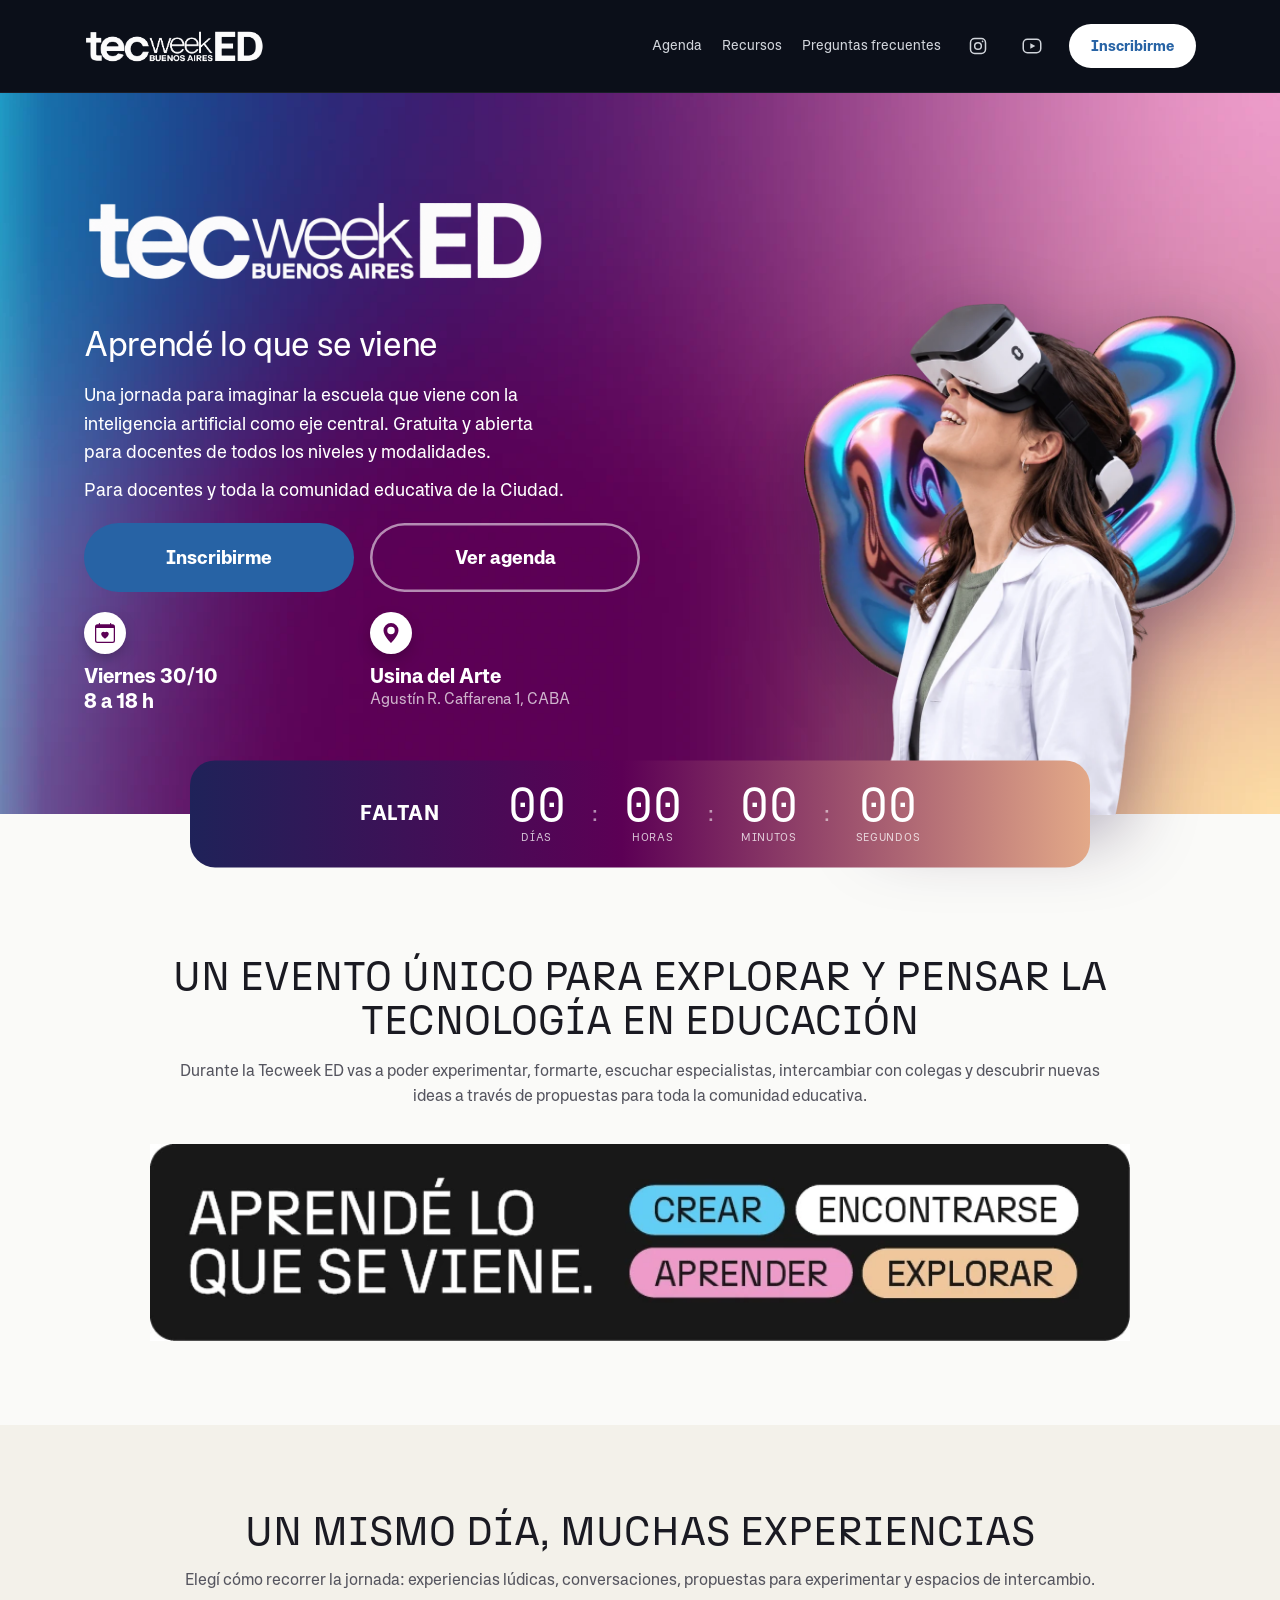
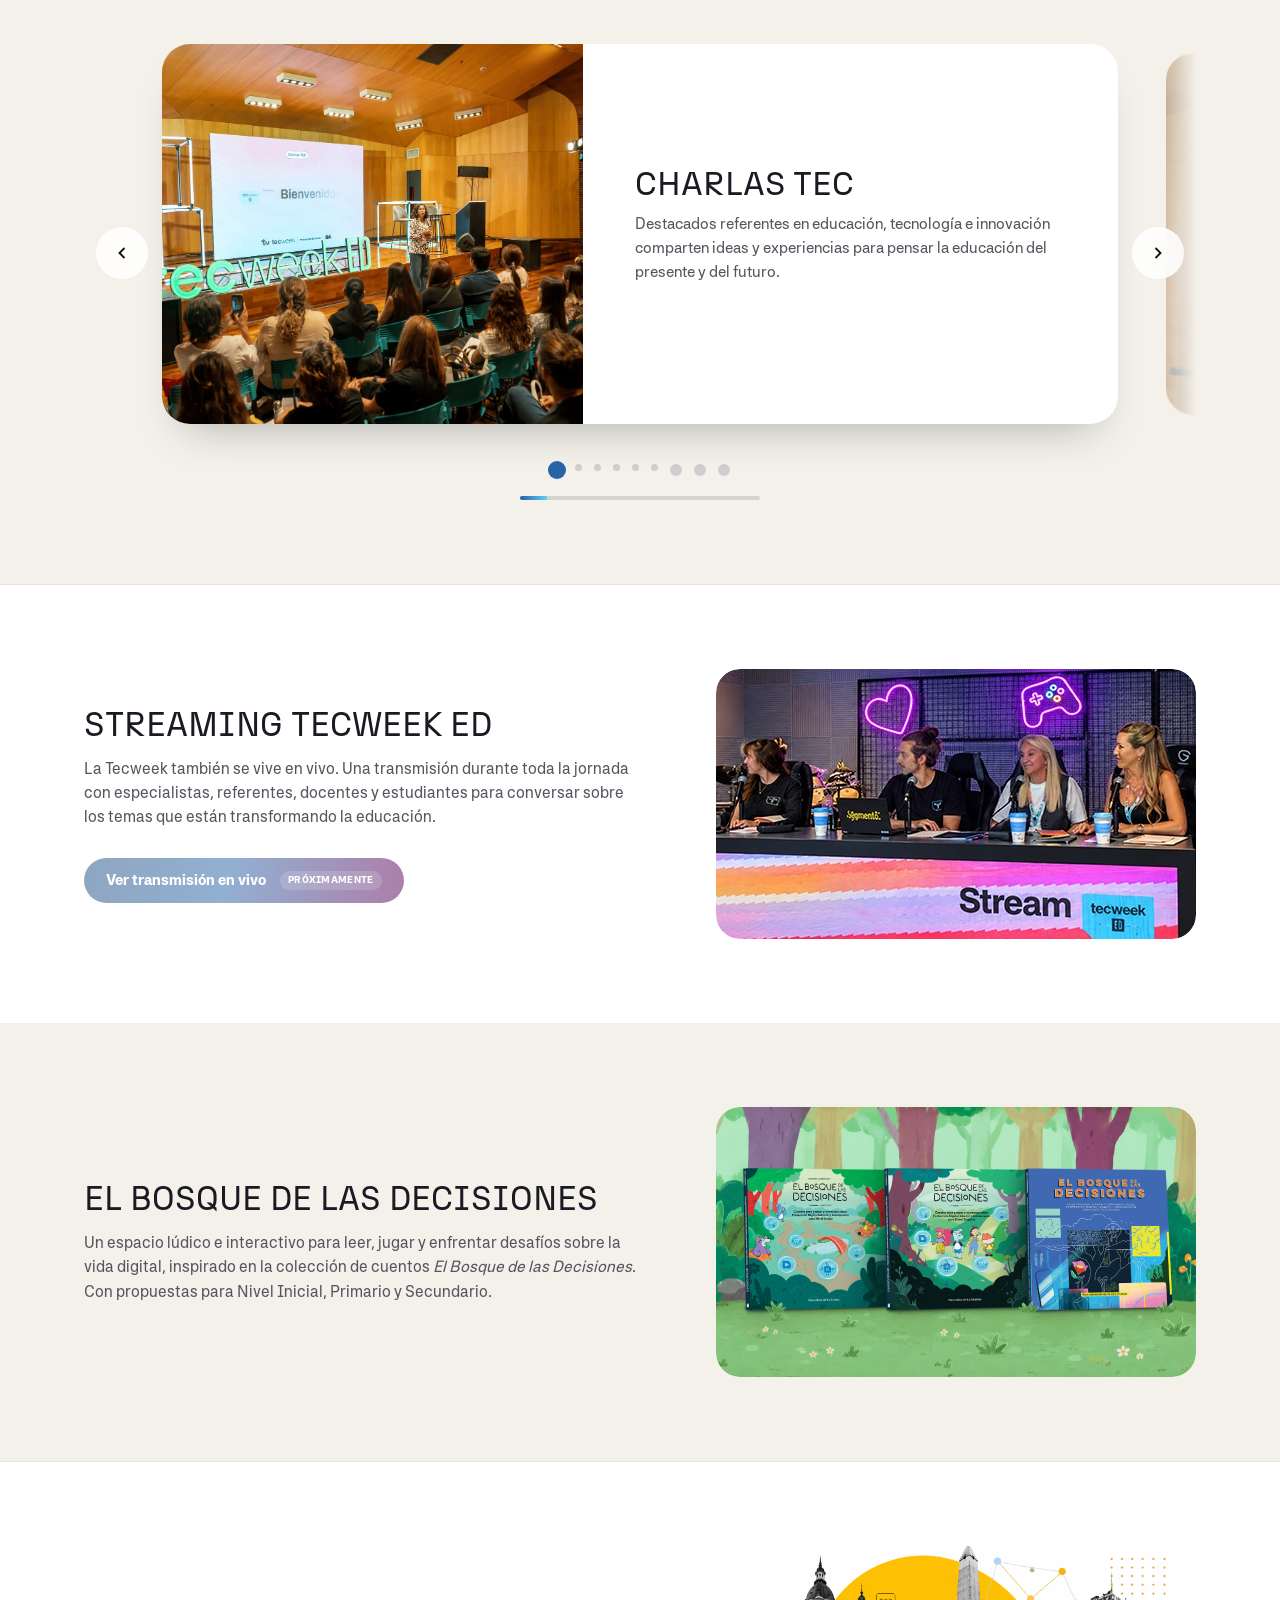
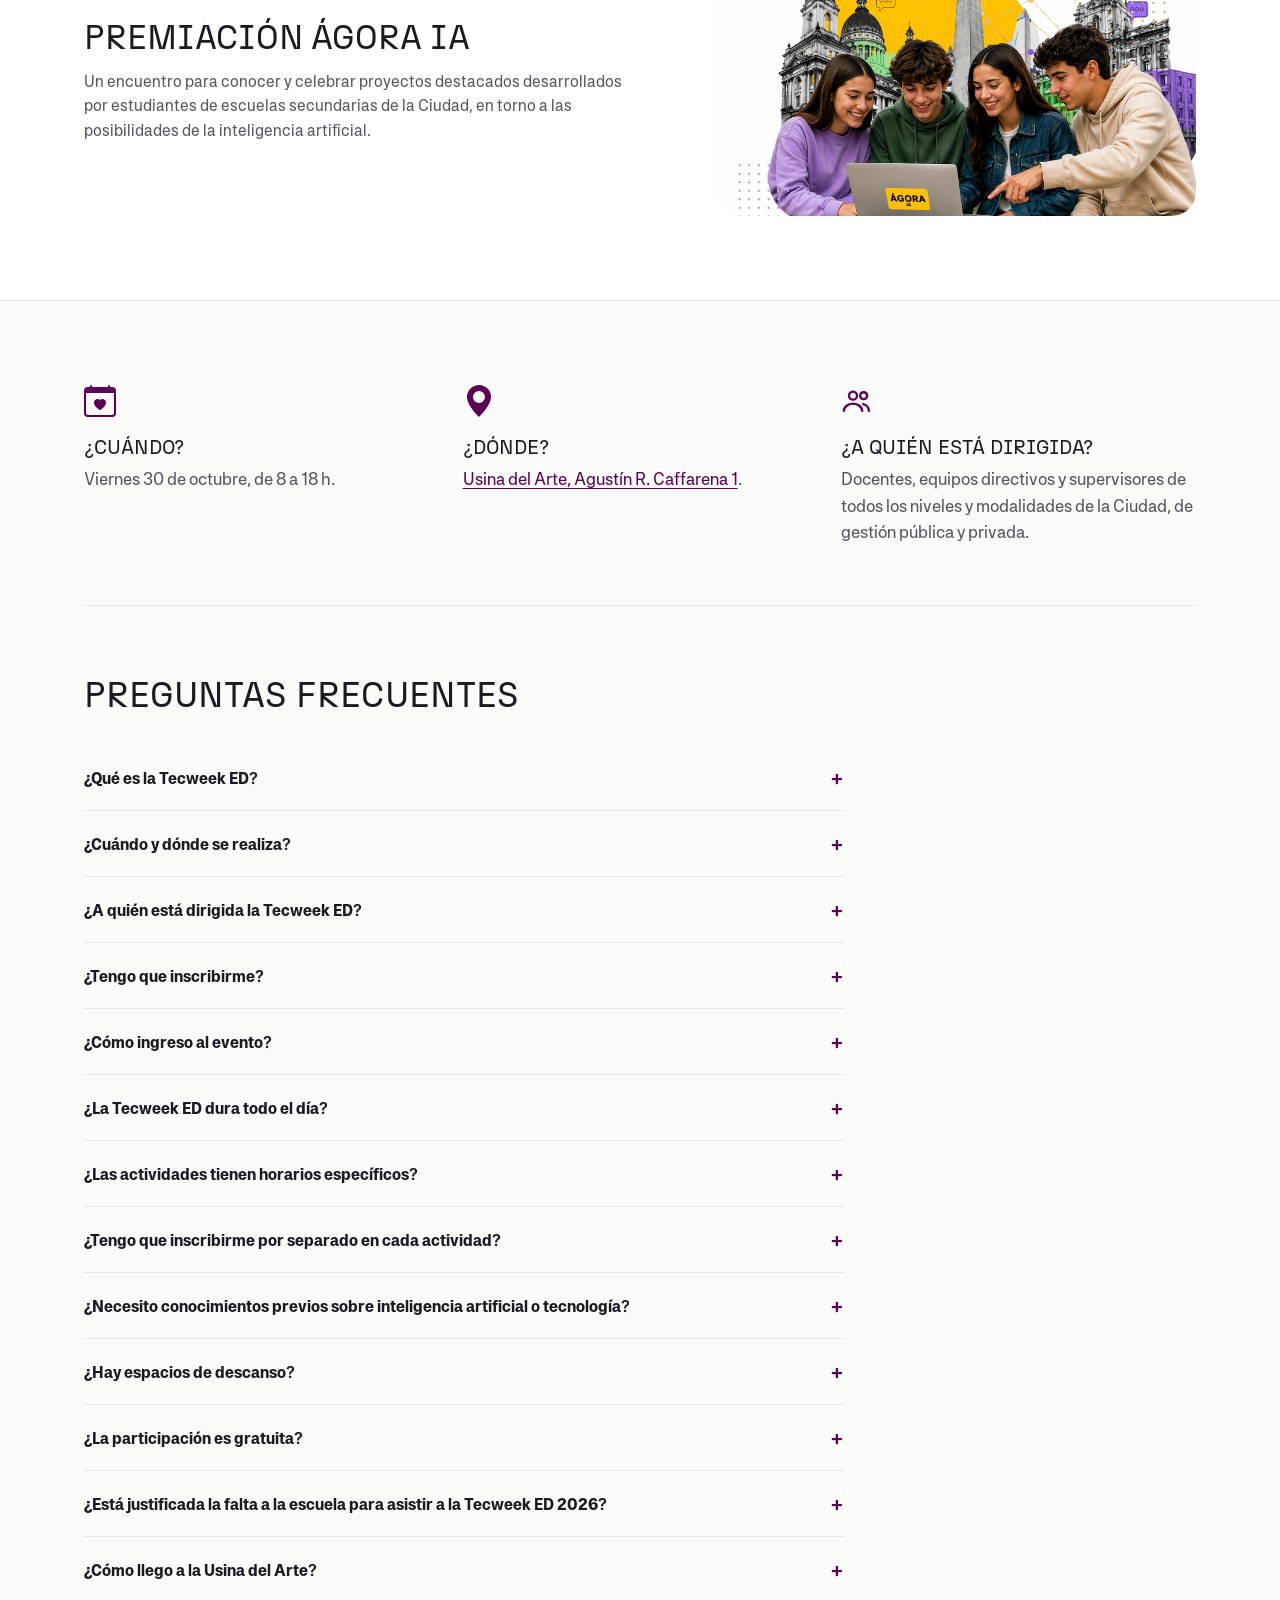
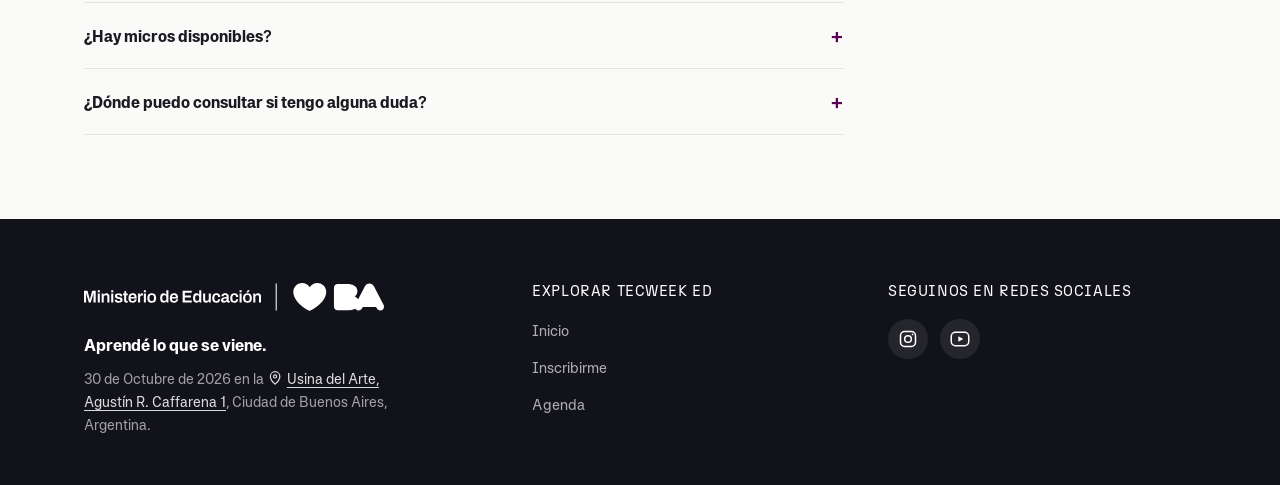
==== index.html @ ab5f1bff "Add files via upload" ====
<!DOCTYPE html>
<html lang="es">
<head>
<meta charset="UTF-8">
<meta name="viewport" content="width=device-width, initial-scale=1.0">
<title>Tecweek ED 2026 • 30 de octubre • Usina del Arte</title>
<meta name="description" content="Tecweek ED 2026: una jornada gratuita para imaginar la escuela que viene, con la IA como eje central. 30 de octubre, Usina del Arte, CABA.">
<link rel="canonical" href="https://tecweeked.bue.edu.ar/">


<link rel="icon" href="assets/favicon.ico" sizes="any">
<link rel="icon" type="image/png" sizes="32x32" href="assets/favicon-32x32.png">
<link rel="icon" type="image/png" sizes="16x16" href="assets/favicon-16x16.png">
<link rel="apple-touch-icon" sizes="180x180" href="assets/apple-touch-icon.png">

<meta property="og:site_name" content="Tecweek ED ">
<meta property="og:type" content="website">
<meta property="og:url" content="https://tecweeked.bue.edu.ar/">
<meta property="og:title" content="Tecweek ED 2026 | Buenos Aires">
<meta property="og:description" content="Una jornada gratuita para imaginar la escuela que viene, con la inteligencia artificial como eje central. Viernes 30 de octubre, Usina del Arte, CABA.">
<meta property="og:image" content="https://tecweeked.bue.edu.ar/assets/hero-evento.png">
<meta property="og:locale" content="es_AR">


<meta name="twitter:card" content="summary_large_image">
<meta name="twitter:title" content="Tecweek ED 2026 | Buenos Aires">
<meta name="twitter:description" content="Una jornada gratuita para imaginar la escuela que viene, con la inteligencia artificial como eje central. Viernes 30 de octubre, Usina del Arte, CABA.">
<meta name="twitter:image" content="https://tecweeked.bue.edu.ar/assets/hero-evento.png">

<link rel="stylesheet" href="styles.css">
<link rel="preconnect" href="https://fonts.googleapis.com">
<link rel="preconnect" href="https://fonts.gstatic.com" crossorigin>

<link rel="preload" href="assets/fonts/N27-Regular.woff2" as="font" type="font/woff2" crossorigin>
<link rel="preload" href="assets/fonts/Systemia-Regular.woff2" as="font" type="font/woff2" crossorigin>
<!-- Inter: respaldo para los caracteres que la versión de prueba de Systemia no incluye -->
<link href="https://fonts.googleapis.com/css2?family=Inter:wght@400;700&display=swap" rel="stylesheet">


<script async src="https://www.googletagmanager.com/gtag/js?id=G-GVQBFW4CX3"></script>
<script>
  window.dataLayer = window.dataLayer || [];
  function gtag(){dataLayer.push(arguments);}
  gtag('js', new Date());

  gtag('config', 'G-GVQBFW4CX3');
</script>



<script type="application/ld+json">
{
  "@context": "https://schema.org",
  "@type": "Event",
  "name": "Tecweek ED 2026",
  "startDate": "2026-10-30T08:00:00-03:00",
  "endDate": "2026-10-30T18:00:00-03:00",
  "eventAttendanceMode": "https://schema.org/OfflineEventAttendanceMode",
  "eventStatus": "https://schema.org/EventScheduled",
  "location": {
    "@type": "Place",
    "name": "Usina del Arte",
    "address": {
      "@type": "PostalAddress",
      "streetAddress": "Agustín R. Caffarena 1",
      "addressLocality": "CABA",
      "addressRegion": "CABA",
      "addressCountry": "AR"
    }
  },
  "image": ["https://tecweeked.bue.edu.ar/assets/hero-evento.png"],
  "description": "Una jornada para imaginar la escuela que viene, con la inteligencia artificial como eje central. Gratuita y abierta a toda la comunidad educativa de la Ciudad.",
  "organizer": {
    "@type": "Organization",
    "name": "Tecweek ED",
    "url": "https://tecweeked.bue.edu.ar/"
  },
  "offers": {
    "@type": "Offer",
    "price": "0",
    "priceCurrency": "ARS",
    "availability": "https://schema.org/InStock",
    "url": "https://tecweeked.bue.edu.ar/"
  }
}
</script>
<script type="application/ld+json">
{
  "@context": "https://schema.org",
  "@type": "FAQPage",
  "mainEntity": [
    {
      "@type": "Question",
      "name": "¿Qué es la Tecweek ED?",
      "acceptedAnswer": {
        "@type": "Answer",
        "text": "La Tecweek ED es la edición educativa de Tecweek: Semana de las Tecnologías Emergentes y Creativas, una iniciativa del Gobierno de la Ciudad de Buenos Aires que reúne algunos de los eventos más destacados de la industria tecnológica y creativa. Es una jornada para aprender, experimentar y compartir nuevas formas de enseñar y aprender con tecnologías. En esta edición, la inteligencia artificial será uno de los grandes ejes para pensar la educación que viene."
      }
    },
    {
      "@type": "Question",
      "name": "¿Cuándo y dónde se realiza?",
      "acceptedAnswer": {
        "@type": "Answer",
        "text": "La Tecweek ED 2026 se realizará el 30 de octubre, de 8 a 18 h, en la Usina del Arte, Agustín R. Caffarena 1, Ciudad de Buenos Aires."
      }
    },
    {
      "@type": "Question",
      "name": "¿A quién está dirigida la Tecweek ED?",
      "acceptedAnswer": {
        "@type": "Answer",
        "text": "Está dirigida a docentes, equipos directivos y supervisores de los distintos niveles y modalidades de la Ciudad de establecimientos de gestión pública y privada."
      }
    },
    {
      "@type": "Question",
      "name": "¿Tengo que inscribirme?",
      "acceptedAnswer": {
        "@type": "Answer",
        "text": "Sí. La participación requiere inscripción previa y está sujeta a la disponibilidad de cupos. Una vez realizada la inscripción, recibirás por correo electrónico la información necesaria para organizar tu participación."
      }
    },
    {
      "@type": "Question",
      "name": "¿Cómo ingreso al evento?",
      "acceptedAnswer": {
        "@type": "Answer",
        "text": "Antes del evento, las personas con inscripción confirmada recibirán por correo electrónico la información necesaria y un QR para realizar la acreditación e ingreso a Tecweek ED."
      }
    },
    {
      "@type": "Question",
      "name": "¿La Tecweek ED dura todo el día?",
      "acceptedAnswer": {
        "@type": "Answer",
        "text": "Tecweek ED se desarrollará de 8 a 18 h. Al momento de inscribirte podrás seleccionar la modalidad de participación disponible que mejor se adapte a tu jornada."
      }
    },
    {
      "@type": "Question",
      "name": "¿Las actividades tienen horarios específicos?",
      "acceptedAnswer": {
        "@type": "Answer",
        "text": "Sí. Tecweek ED contará con una agenda de actividades simultáneas a lo largo de toda la jornada: charlas, paneles, experiencias, talleres y espacios para explorar y aprender. Antes del evento compartiremos la agenda completa para que puedas organizar tu recorrido."
      }
    },
    {
      "@type": "Question",
      "name": "¿Tengo que inscribirme por separado en cada actividad?",
      "acceptedAnswer": {
        "@type": "Answer",
        "text": "La inscripción general permite el ingreso a Tecweek ED. Algunas propuestas podrán tener cupo limitado o una modalidad específica de participación, que será informada en la agenda."
      }
    },
    {
      "@type": "Question",
      "name": "¿Necesito conocimientos previos sobre inteligencia artificial o tecnología?",
      "acceptedAnswer": {
        "@type": "Answer",
        "text": "No. Las propuestas están pensadas para que puedas participar con distintos niveles de experiencia y conocimiento. La idea es explorar, aprender y llevarte nuevas preguntas, herramientas e ideas."
      }
    },
    {
      "@type": "Question",
      "name": "¿Hay espacios de descanso?",
      "acceptedAnswer": {
        "@type": "Answer",
        "text": "Sí. La Tecweek contará con Bienestar TEC, un espacio pensado para hacer una pausa, descansar y encontrarse con colegas durante la jornada."
      }
    },
    {
      "@type": "Question",
      "name": "¿La participación es gratuita?",
      "acceptedAnswer": {
        "@type": "Answer",
        "text": "Sí. La participación en Tecweek ED es gratuita, con inscripción previa y cupos limitados."
      }
    },
    {
      "@type": "Question",
      "name": "¿Está justificada la falta a la escuela para asistir a la Tecweek ED 2026?",
      "acceptedAnswer": {
        "@type": "Answer",
        "text": "Sí, para los docentes convocados por el equipo directivo de la institución en la que se desempeñan. La justificación comprende el o los turnos por los que hayan sido convocados, correspondientes a cargos en establecimientos de gestión estatal. Luego del evento, recibirán por correo electrónico una constancia de participación con los turnos acreditados, que deberán presentar en su establecimiento."
      }
    },
    {
      "@type": "Question",
      "name": "¿Cómo llego a la Usina del Arte?",
      "acceptedAnswer": {
        "@type": "Answer",
        "text": "En transporte público, hay paradas a menos de 2 cuadras (líneas 8, 20, 130, 168, 25, 29, 53) y a 3 o 4 cuadras (líneas 29, 33, 53, 64, 86, 93, 129, 152, 195, 24, 39, 70, 102). A partir de las 16 h también se puede usar el E-Bus, el servicio de colectivos eléctricos de la Ciudad."
      }
    },
    {
      "@type": "Question",
      "name": "¿Hay micros disponibles?",
      "acceptedAnswer": {
        "@type": "Answer",
        "text": "Habrá micros gratuitos disponibles únicamente para el regreso, con salida desde la Usina del Arte a las 18 h hacia distintos puntos de la Ciudad. Los recorridos y destinos serán: Obelisco (Av. 9 de Julio y Av. de Mayo), Parque Saavedra (Freire 4080, Escuela 21 DE 10) y UTN Lugano (Mozart y Saraza). No habrá servicio de traslado para la llegada al evento."
      }
    },
    {
      "@type": "Question",
      "name": "¿Dónde puedo consultar si tengo alguna duda?",
      "acceptedAnswer": {
        "@type": "Answer",
        "text": "Podés escribirnos a tecweek.ed@bue.edu.ar."
      }
    }
  ]
}
</script>
</head>
<body>


<header class="site-header" id="header">
  <div class="container header-inner">
    <a href="#top" class="logo">
      <img src="assets/tec-logo1.png" alt="Tecweek ED Buenos Aires" class="logo-img">
    </a>

    <div class="header-actions">
      <a href="https://drive.google.com/file/d/1WtYV8rhqWvKG6lW0gy2pUSgYqkKh8dC3/view?usp=drive_link" class="link-hide-mobile" target="_blank" rel="noopener">Agenda</a>
      <a href="#top" class="link-hide-mobile">Recursos</a>
      <a href="#faq" class="link-hide-mobile">Preguntas frecuentes</a>
      <a href="https://www.instagram.com/educacionba" class="header-social link-hide-mobile" target="_blank" rel="noopener" aria-label="Seguinos en Instagram">
        <svg class="icon" viewBox="0 0 24 24" fill="none" stroke="currentColor" stroke-width="1.8"><rect x="3" y="3" width="18" height="18" rx="5"/><circle cx="12" cy="12" r="4"/><circle cx="17.5" cy="6.5" r="1" fill="currentColor" stroke="none"/></svg>
      </a>
      <a href="https://www.youtube.com/@EducacionDigitalBA" class="header-social link-hide-mobile" target="_blank" rel="noopener" aria-label="Mirá nuestros videos en YouTube">
        <svg class="icon" viewBox="0 0 24 24" fill="none" stroke="currentColor" stroke-width="1.8"><rect x="1.5" y="4" width="21" height="16" rx="5"/><path d="M10 8.7v6.6l6-3.3-6-3.3z" fill="currentColor" stroke="none"/></svg>
      </a>
      <a href="https://script.google.com/a/macros/bue.edu.ar/s/AKfycbxxVTCqKhXD4bd1T97dSXKL-B5fesiy_dN_dC29YSe3BNbBQRSwX3jnNb3w070K2A/exec" class="btn btn-primary header-btn-white" target="_blank" rel="noopener">Inscribirme </a>
    </div>

    <button class="nav-toggle" id="navToggle" aria-label="Abrir menú" aria-expanded="false">
      <span></span><span></span><span></span>
    </button>

    <nav class="main-nav mobile-nav" id="mainNav" aria-label="Menú principal">
      <a href="https://drive.google.com/file/d/1WtYV8rhqWvKG6lW0gy2pUSgYqkKh8dC3/view?usp=drive_link" class="mobile-nav-btn" target="_blank" rel="noopener">Agenda</a>
      <a href="#top" class="mobile-nav-link">Recursos</a>
      <a href="#faq" class="mobile-nav-link">Preguntas frecuentes</a>
      <div class="mobile-nav-social">
        <a href="https://www.instagram.com/educacionba" target="_blank" rel="noopener" aria-label="Seguinos en Instagram">
          <svg class="icon" viewBox="0 0 24 24" fill="none" stroke="currentColor" stroke-width="1.8"><rect x="3" y="3" width="18" height="18" rx="5"/><circle cx="12" cy="12" r="4"/><circle cx="17.5" cy="6.5" r="1" fill="currentColor" stroke="none"/></svg>
        </a>
        <a href="https://www.youtube.com/@EducacionDigitalBA" target="_blank" rel="noopener" aria-label="Mirá nuestros videos en YouTube">
          <svg class="icon" viewBox="0 0 24 24" fill="none" stroke="currentColor" stroke-width="1.8"><rect x="1.5" y="4" width="21" height="16" rx="5"/><path d="M10 8.7v6.6l6-3.3-6-3.3z" fill="currentColor" stroke="none"/></svg>
        </a>
      </div>
    </nav>
  </div>
</header>


<section class="hero" id="top">

  <div class="container hero-inner">
    <div class="hero-copy">
      <img src="assets/tec-logo1.png" alt="Tecweek ED Buenos Aires" class="hero-logo-big">
      <h1 class="hero-title">Aprendé lo que se viene</h1>
      <p class="hero-subtitle">
        Una jornada para imaginar la escuela que viene con la inteligencia artificial como eje central. Gratuita y abierta para docentes de todos los niveles y modalidades.
      </p>
      <p class="hero-subtitle hero-subtitle-sub">
        Para docentes y toda la comunidad educativa de la Ciudad.
      </p>


      <div class="hero-actions">
        <a href="https://script.google.com/a/macros/bue.edu.ar/s/AKfycbxxVTCqKhXD4bd1T97dSXKL-B5fesiy_dN_dC29YSe3BNbBQRSwX3jnNb3w070K2A/exec" class="btn btn-solid btn-lg" target="_blank" rel="noopener">
          Inscribirme
        </a>
        <a href="https://drive.google.com/file/d/1WtYV8rhqWvKG6lW0gy2pUSgYqkKh8dC3/view?usp=drive_link" class="btn btn-outline btn-lg" target="_blank" rel="noopener">
          Ver agenda
        </a>
      </div>

      <div class="hero-meta">
        <span class="meta-item">
          <span class="meta-icon meta-icon-violeta">
            <svg class="icon" viewBox="0 0 16 16" fill="currentColor"><path fill-rule="evenodd" d="M4 .5a.5.5 0 0 0-1 0V1H2a2 2 0 0 0-2 2v11a2 2 0 0 0 2 2h12a2 2 0 0 0 2-2V3a2 2 0 0 0-2-2h-1V.5a.5.5 0 0 0-1 0V1H4zM1 14V4h14v10a1 1 0 0 1-1 1H2a1 1 0 0 1-1-1m7-6.507c1.664-1.711 5.825 1.283 0 5.132-5.825-3.85-1.664-6.843 0-5.132"/></svg>
          </span>
          <span>Viernes 30/10<br>8 a 18 h</span>
        </span>
        <a class="meta-item meta-item-link" href="https://maps.app.goo.gl/82i5AAPUUEQwPE1t6" target="_blank" rel="noopener">
          <span class="meta-icon meta-icon-violeta">
            <svg class="icon" viewBox="0 0 16 16" fill="currentColor"><path d="M8 16s6-5.686 6-10A6 6 0 0 0 2 6c0 4.314 6 10 6 10m0-7a3 3 0 1 1 0-6 3 3 0 0 1 0 6"/></svg>
          </span>
          <span>Usina del Arte<br><small>Agustín R. Caffarena 1, CABA</small></span>
        </a>
      </div>
    </div>

    <div class="hero-media">
      <picture>
        <source srcset="assets/docente.webp" type="image/webp">
        <img src="assets/docente.png" width="900" height="1067" alt="Una docente con guardapolvo mirando hacia arriba mientras usa un visor de realidad virtual" class="hero-photo">
      </picture>
    </div>
  </div>


  <div class="container countdown-wrap">
    <div class="countdown" id="countdown" aria-live="polite">
      <p class="countdown-kicker">Faltan</p>
      <div class="countdown-grid">
        <div class="countdown-item">
          <span class="countdown-number" id="cd-days">00</span>
          <span class="countdown-label">Días</span>
        </div>
        <span class="countdown-sep">:</span>
        <div class="countdown-item">
          <span class="countdown-number" id="cd-hours">00</span>
          <span class="countdown-label">Horas</span>
        </div>
        <span class="countdown-sep">:</span>
        <div class="countdown-item">
          <span class="countdown-number" id="cd-minutes">00</span>
          <span class="countdown-label">Minutos</span>
        </div>
        <span class="countdown-sep">:</span>
        <div class="countdown-item">
          <span class="countdown-number" id="cd-seconds">00</span>
          <span class="countdown-label">Segundos</span>
        </div>
      </div>
    </div>
  </div>



  <div class="hero-bar" aria-hidden="true">
    <span class="bar-verde"></span><span class="bar-violeta"></span><span class="bar-turquesa"></span><span class="bar-naranja"></span><span class="bar-rosa"></span>
  </div>
</section>


<section class="section ejes">
  <div class="container ejes-content">
    <div class="ejes-text">
      <h2>Un evento único para explorar y pensar la tecnología en educación</h2>
      <p>
        Durante la Tecweek ED vas a poder experimentar, formarte, escuchar especialistas,
        intercambiar con colegas y descubrir nuevas ideas a través de propuestas para
        toda la comunidad educativa.
      </p>
    </div>
    <div class="ejes-image-wrap">
      <picture>
        <source srcset="assets/ejes-tira.webp" type="image/webp">
        <img src="assets/ejes-tira.png" width="891" height="179" alt="Los cuatro ejes de la Tecweek ED: Explorar, Crear, Aprender y Encontrarse" class="ejes-image">
      </picture>
    </div>
  </div>
</section>


<section class="section experiencias" id="espacios">
  <div class="container">

    <h2> Un mismo día, muchas experiencias</h2>
    <p class="section-intro">
      Elegí cómo recorrer la jornada: experiencias lúdicas, conversaciones, propuestas para experimentar y espacios de intercambio.
    </p>

    <div class="exp-carousel">
      <div class="exp-track" id="expTrack" tabindex="0" aria-label="Experiencias de la jornada, deslizá o usá las flechas del teclado">

        <article class="exp-slide exp-verde">
          <div class="exp-slide-visual">
            <img src="assets/Charlas-Tec.jpg" alt="Orador presentando sobre inteligencia artificial en el escenario principal, con el público en primer plano" class="exp-slide-photo" loading="lazy">
          </div>
          <div class="exp-slide-copy">

            <h3 class="exp-slide-title">Charlas TEC</h3>
            <p class="exp-slide-tagline">Destacados referentes en educación, tecnología e innovación comparten ideas y experiencias para pensar la educación del presente y del futuro.</p>


          </div>
        </article>


          <article class="exp-slide exp-slide-speaker exp-verde">
          <div class="exp-slide-visual">
            <img src="assets/Santi-Siri.jpg" width="875" height="792" alt="Retrato de Santi Siri" class="exp-slide-photo" loading="lazy">
          </div>
          <div class="exp-slide-copy">
            <span class="exp-slide-eyebrow">Charlas TEC</span>
            <h3 class="exp-slide-title">Santi Siri</h3>
            <p class="exp-slide-role">Emprendedor tecnológico y especialista en inteligencia artificial</p>
            </div>
        </article>

        <article class="exp-slide exp-slide-speaker exp-verde">
          <div class="exp-slide-visual">
            <img src="assets/Fabricio-Ballarini.jpg" width="875" height="792" alt="Retrato de Fabricio Ballarini" class="exp-slide-photo" loading="lazy">
          </div>
          <div class="exp-slide-copy">
            <span class="exp-slide-eyebrow">Charlas TEC</span>
            <h3 class="exp-slide-title">Fabricio Ballarini</h3>
            <p class="exp-slide-role">Neurocientífico e investigador</p>

          </div>
        </article>

        <article class="exp-slide exp-slide-speaker exp-verde">
          <div class="exp-slide-visual">
            <img src="assets/Lucia-Fainboim.jpg" width="875" height="792" alt="Retrato de Lucía Fainboim" class="exp-slide-photo" loading="lazy">
          </div>
          <div class="exp-slide-copy">
            <span class="exp-slide-eyebrow">Charlas TEC</span>
            <h3 class="exp-slide-title"> Lucía Fainboim</h3>
            <p class="exp-slide-role">Especialista en ciudadanía y bienestar digital</p>

          </div>
        </article>

        <article class="exp-slide exp-slide-speaker exp-verde">
          <div class="exp-slide-visual">
            <img src="assets/Carolina-Duek.jpg" width="875" height="792" alt="Retrato de Carolina Duek" class="exp-slide-photo exp-photo-closeup" loading="lazy">
          </div>
          <div class="exp-slide-copy">
            <span class="exp-slide-eyebrow">Charlas TEC</span>
            <h3 class="exp-slide-title">Carolina Duek</h3>
            <p class="exp-slide-role">Investigadora especializada en infancia, cultura y tecnologías</p>

          </div>
        </article>



        <article class="exp-slide exp-slide-speaker exp-verde">
          <div class="exp-slide-visual">
            <img src="assets/Sebastian-Davidovsky.jpg" width="875" height="792" alt="Retrato de Sebastián Davidovsky" class="exp-slide-photo" loading="lazy">
          </div>
          <div class="exp-slide-copy">
            <span class="exp-slide-eyebrow">Charlas TEC</span>
            <h3 class="exp-slide-title">Sebastián Davidovsky</h3>
            <p class="exp-slide-role">Periodista especializado en tecnología e inteligencia artificial</p>

          </div>
        </article>

        <article class="exp-slide exp-violeta">
          <div class="exp-slide-visual">
            <img src="assets/Foro-Tec.jpg" alt="Panel de discusión con varias personas conversando alrededor de una mesa" class="exp-slide-photo" loading="lazy">
          </div>
          <div class="exp-slide-copy">

            <h3 class="exp-slide-title">Foro TEC</h3>
            <p class="exp-slide-tagline">Paneles y conversaciones sobre proyectos y experiencias que están transformando las formas de enseñar y aprender con tecnologías.</p>


          </div>
        </article>


        <article class="exp-slide exp-turquesa">
          <div class="exp-slide-visual">
            <img src="assets/Inteligencia-Creativa.jpg" alt="Manos armando un robot con componentes electrónicos en un taller maker" class="exp-slide-photo" loading="lazy">
          </div>
          <div class="exp-slide-copy">

            <h3 class="exp-slide-title">Inteligencia Creativa</h3>
            <p class="exp-slide-tagline">Crear, experimentar e inventar con tecnologías</p>

            <ul class="exp-slide-list">
              <li>Lab Tec</li>
              <li>Lab Lúdico </li>
              <li>Lab Arte</li>

            </ul>
          </div>
        </article>



        <article class="exp-slide exp-rosa">
         <div class="exp-slide-visual">
            <img src="assets/Inteligencia-Expandida.jpg" alt="Manos armando un robot con componentes electrónicos en un taller maker" class="exp-slide-photo" loading="lazy">
          </div>
          <div class="exp-slide-copy">

            <h3 class="exp-slide-title">Inteligencia Expandida</h3>
            <p class="exp-slide-tagline">Tecnologías para ampliar las formas de aprender y de construir conocimiento.</p>

            <ul class="exp-slide-list">
              <li>Espacios formativos en Sala TEC 1 - Sala TEC 2</li>

            </ul>
          </div>
        </article>

      </div>

      <button class="exp-arrow exp-arrow-prev" type="button" aria-label="Experiencia anterior" data-exp-prev>
        <svg viewBox="0 0 24 24" width="20" height="20" fill="none" stroke="currentColor" stroke-width="2.2"><path d="M15 18l-6-6 6-6"/></svg>
      </button>
      <button class="exp-arrow exp-arrow-next" type="button" aria-label="Siguiente experiencia" data-exp-next>
        <svg viewBox="0 0 24 24" width="20" height="20" fill="none" stroke="currentColor" stroke-width="2.2"><path d="M9 6l6 6-6 6"/></svg>
      </button>
    </div>

    <div class="exp-dots" role="tablist" aria-label="Ir a experiencia u orador">
      <button class="exp-dot exp-verde is-active" type="button" data-exp-dot aria-label="Ir a Charlas TEC" aria-selected="true"></button>
      <button class="exp-dot exp-dot-sub exp-verde" type="button" data-exp-dot aria-label="Ir a Santi Siri" aria-selected="false"></button>
      <button class="exp-dot exp-dot-sub exp-verde" type="button" data-exp-dot aria-label="Ir a Fabricio Ballarini" aria-selected="false"></button>
      <button class="exp-dot exp-dot-sub exp-verde" type="button" data-exp-dot aria-label="Ir a Lucía Fainboim" aria-selected="false"></button>
      <button class="exp-dot exp-dot-sub exp-verde" type="button" data-exp-dot aria-label="Ir a Carolina Duek" aria-selected="false"></button>
      <button class="exp-dot exp-dot-sub exp-verde" type="button" data-exp-dot aria-label="Ir a Sebastián Davidovsky" aria-selected="false"></button>
      <button class="exp-dot exp-violeta" type="button" data-exp-dot aria-label="Ir a Foro TEC" aria-selected="false"></button>
      <button class="exp-dot exp-turquesa" type="button" data-exp-dot aria-label="Ir a Inteligencia Creativa" aria-selected="false"></button>
      <button class="exp-dot exp-rosa" type="button" data-exp-dot aria-label="Ir a Inteligencia Expandida" aria-selected="false"></button>
    </div>
    <div class="exp-progress" aria-hidden="true">
      <span class="exp-progress-bar" id="expProgress"></span>
    </div>

  </div>
</section>


<section class="section franja" id="streaming">
  <div class="container franja-grid">
    <div class="franja-text">

      <h2>Streaming Tecweek ED</h2>
      <p>
        La Tecweek también se vive en vivo. Una transmisión durante toda la jornada con
        especialistas, referentes, docentes y estudiantes para conversar sobre los temas
        que están transformando la educación.
      </p>

      <!-- Deshabilitado hasta que arranque la transmisión. Para reactivar: sacar "is-disabled"
           y el <span class="badge-soon">, y volver a poner target="_blank" rel="noopener" href="<link real>". -->
      <a href="#" class="btn btn-primary is-disabled" aria-disabled="true" tabindex="-1">
        Ver transmisión en vivo <span class="badge-soon">Próximamente</span>
      </a>
    </div>
    <div class="agora-media">
      <img class="agora-img" src="assets/streaming.jpg" alt="personas en un streaming de la tecweek">
    </div>
  </div>
</section>


<section class="section franja franja-violeta" id="bosque">
  <div class="container franja-grid">
    <div class="franja-text">

      <h2>El Bosque de las Decisiones</h2>
      <p>
        Un espacio lúdico e interactivo para leer, jugar y enfrentar desafíos sobre
        la vida digital, inspirado en la colección de cuentos <em>El Bosque de las
        Decisiones</em>. Con propuestas para Nivel Inicial, Primario y Secundario.
      </p>

    </div>
    <div class="bosque-media">
      <img src="assets/Foto-libros-bosque.jpg" alt="Las tres portadas de la colección El Bosque de las Decisiones, para Nivel Inicial, Primario y Secundario" class="bosque-img">
    </div>
  </div>
</section>




<section class="section franja" id="agora-ia">
  <div class="container franja-grid">
    <div class="franja-text">

      <h2>Premiación Ágora IA</h2>
      <p>
        Un encuentro para conocer y celebrar proyectos destacados desarrollados por
        estudiantes de escuelas secundarias de la Ciudad, en torno a las posibilidades
        de la inteligencia artificial.
      </p>
    </div>
    <div class="agora-media">
      <img src="assets/agora-ia-collage.png" alt="Estudiantes trabajando con la notebook de Ágora IA, con la Ciudad de Buenos Aires de fondo" class="agora-img">
    </div>
  </div>
</section>






<section class="section info-faq" id="faq">
  <div class="container">
    <div class="info-grid">
      <div class="info-item">
        <svg class="icon" viewBox="0 0 16 16" fill="currentColor"><path fill-rule="evenodd" d="M4 .5a.5.5 0 0 0-1 0V1H2a2 2 0 0 0-2 2v11a2 2 0 0 0 2 2h12a2 2 0 0 0 2-2V3a2 2 0 0 0-2-2h-1V.5a.5.5 0 0 0-1 0V1H4zM1 14V4h14v10a1 1 0 0 1-1 1H2a1 1 0 0 1-1-1m7-6.507c1.664-1.711 5.825 1.283 0 5.132-5.825-3.85-1.664-6.843 0-5.132"/></svg>
        <h4>¿Cuándo?</h4>
        <p>Viernes 30 de octubre, de 8 a 18 h.</p>
      </div>
      <div class="info-item">
        <svg class="icon" viewBox="0 0 16 16" fill="currentColor"><path d="M8 16s6-5.686 6-10A6 6 0 0 0 2 6c0 4.314 6 10 6 10m0-7a3 3 0 1 1 0-6 3 3 0 0 1 0 6"/></svg>
        <h4>¿Dónde?</h4>
        <p><a href="https://www.google.com/maps/place/Usina+del+Arte/@-34.630163,-58.3674124,15z/data=!4m6!3m5!1s0x95a334c73fe3e107:0xeae5d0a098ae5c1!8m2!3d-34.6285618!4d-58.3569582!16s%2Fg%2F1hc0qz0cq?entry=ttu&amp;g_ep=EgoyMDI2MTAwNC4wIKXMDSoASAFQAw%3D%3D" class="map-link" target="_blank" rel="noopener">Usina del Arte, Agustín R. Caffarena 1</a>.</p>
      </div>
      <div class="info-item">
        <svg class="icon" viewBox="0 0 24 24" fill="none" stroke="currentColor" stroke-width="1.8"><circle cx="9" cy="8" r="3"/><path d="M2 20c0-3.3 3-6 7-6s7 2.7 7 6"/><circle cx="17" cy="8" r="2.6"/><path d="M16 14.2c2.8.4 5 2.6 5 5.8"/></svg>
        <h4>¿A quién está dirigida?</h4>
        <p>Docentes, equipos directivos y supervisores de todos los niveles y modalidades de la Ciudad, de gestión pública y privada.</p>
      </div>
    </div>

    <h2 class="faq-title">Preguntas frecuentes</h2>

    <div class="accordion" id="accordion">
      <div class="accordion-item">
        <button class="accordion-trigger" aria-expanded="false">
          <span>¿Qué es la Tecweek ED?</span>
          <span class="accordion-icon">+</span>
        </button>
        <div class="accordion-panel">
          <p>La Tecweek ED es la edición educativa de Tecweek: Semana de las Tecnologías Emergentes y Creativas, una iniciativa del Gobierno de la Ciudad de Buenos Aires que reúne algunos de los eventos más destacados de la industria tecnológica y creativa.</p>
          <p>Es una jornada para aprender, experimentar y compartir nuevas formas de enseñar y aprender con tecnologías. En esta edición, la inteligencia artificial será uno de los grandes ejes para pensar la educación que viene.</p>
        </div>
      </div>

      <div class="accordion-item">
        <button class="accordion-trigger" aria-expanded="false">
          <span>¿Cuándo y dónde se realiza?</span>
          <span class="accordion-icon">+</span>
        </button>
        <div class="accordion-panel">
          <p>La Tecweek ED 2026 se realizará el 30 de octubre, de 8 a 18 h, en la <a href="https://www.google.com/maps/place/Usina+del+Arte/@-34.630163,-58.3674124,15z/data=!4m6!3m5!1s0x95a334c73fe3e107:0xeae5d0a098ae5c1!8m2!3d-34.6285618!4d-58.3569582!16s%2Fg%2F1hc0qz0cq?entry=ttu&amp;g_ep=EgoyMDI2MTAwNC4wIKXMDSoASAFQAw%3D%3D" class="faq-map-link" target="_blank" rel="noopener"><svg viewBox="0 0 24 24" fill="none" stroke="currentColor" stroke-width="1.8" aria-hidden="true"><path d="M12 21s7-6.1 7-11.5A7 7 0 0 0 5 9.5C5 14.9 12 21 12 21z"/><circle cx="12" cy="9.5" r="2.3"/></svg>Usina del Arte, Agustín R. Caffarena 1</a>, Ciudad de Buenos Aires.</p>
        </div>
      </div>

      <div class="accordion-item">
        <button class="accordion-trigger" aria-expanded="false">
          <span>¿A quién está dirigida la Tecweek ED?</span>
          <span class="accordion-icon">+</span>
        </button>
        <div class="accordion-panel">
          <p>Está dirigida a docentes, equipos directivos y supervisores de los distintos niveles y modalidades de la Ciudad de establecimientos de gestión pública y privada.</p>
        </div>
      </div>

      <div class="accordion-item">
        <button class="accordion-trigger" aria-expanded="false">
          <span>¿Tengo que inscribirme?</span>
          <span class="accordion-icon">+</span>
        </button>
        <div class="accordion-panel">
          <p>Sí. La participación requiere inscripción previa y está sujeta a la disponibilidad de cupos.</p>
          <p>Una vez realizada la inscripción, recibirás por correo electrónico la información necesaria para organizar tu participación.</p>
        </div>
      </div>



      <div class="accordion-item">
        <button class="accordion-trigger" aria-expanded="false">
          <span>¿Cómo ingreso al evento?</span>
          <span class="accordion-icon">+</span>
        </button>
        <div class="accordion-panel">
          <p>Antes del evento, las personas con inscripción confirmada recibirán por correo electrónico la información necesaria y un QR para realizar la acreditación e ingreso a Tecweek ED.</p>
        </div>
      </div>

      <div class="accordion-item">
        <button class="accordion-trigger" aria-expanded="false">
          <span>¿La Tecweek ED dura todo el día?</span>
          <span class="accordion-icon">+</span>
        </button>
        <div class="accordion-panel">
          <p>Tecweek ED se desarrollará de 8 a 18 h. Al momento de inscribirte podrás seleccionar la modalidad de participación disponible que mejor se adapte a tu jornada.</p>
        </div>
      </div>

      <div class="accordion-item">
        <button class="accordion-trigger" aria-expanded="false">
          <span>¿Las actividades tienen horarios específicos?</span>
          <span class="accordion-icon">+</span>
        </button>
        <div class="accordion-panel">
          <p>Sí. Tecweek ED contará con una agenda de actividades simultáneas a lo largo de toda la jornada: charlas, paneles, experiencias, talleres y espacios para explorar y aprender.</p>
          <p>Antes del evento compartiremos la <a href="https://drive.google.com/file/d/1WtYV8rhqWvKG6lW0gy2pUSgYqkKh8dC3/view?usp=drive_link" target="_blank" rel="noopener">agenda completa</a> para que puedas organizar tu recorrido.</p>
        </div>
      </div>

      <div class="accordion-item">
        <button class="accordion-trigger" aria-expanded="false">
          <span>¿Tengo que inscribirme por separado en cada actividad?</span>
          <span class="accordion-icon">+</span>
        </button>
        <div class="accordion-panel">
          <p>La inscripción general permite el ingreso a Tecweek ED. Algunas propuestas podrán tener cupo limitado o una modalidad específica de participación, que será informada en la agenda.</p>
        </div>
      </div>

      <div class="accordion-item">
        <button class="accordion-trigger" aria-expanded="false">
          <span>¿Necesito conocimientos previos sobre inteligencia artificial o tecnología?</span>
          <span class="accordion-icon">+</span>
        </button>
        <div class="accordion-panel">
          <p>No. Las propuestas están pensadas para que puedas participar con distintos niveles de experiencia y conocimiento. La idea es explorar, aprender y llevarte nuevas preguntas, herramientas e ideas.</p>
        </div>
      </div>

      <div class="accordion-item">
        <button class="accordion-trigger" aria-expanded="false">
          <span>¿Hay espacios de descanso?</span>
          <span class="accordion-icon">+</span>
        </button>
        <div class="accordion-panel">
          <p>Sí. La Tecweek contará con Bienestar TEC, un espacio pensado para hacer una pausa, descansar y encontrarse con colegas durante la jornada.</p>
        </div>
      </div>

      <div class="accordion-item">
        <button class="accordion-trigger" aria-expanded="false">
          <span>¿La participación es gratuita?</span>
          <span class="accordion-icon">+</span>
        </button>
        <div class="accordion-panel">
          <p>Sí. La participación en Tecweek ED es gratuita, con inscripción previa y cupos limitados.</p>
        </div>
      </div>

      <div class="accordion-item">
        <button class="accordion-trigger" aria-expanded="false">
          <span>¿Está justificada la falta a la escuela para asistir a la Tecweek ED 2026?</span>
          <span class="accordion-icon">+</span>
        </button>
        <div class="accordion-panel">
          <p>Sí, para los docentes convocados por el equipo directivo de la institución en la que se desempeñan. La justificación comprende el o los turnos por los que hayan sido convocados, correspondientes a cargos en establecimientos de gestión estatal.</p>
          <p>Luego del evento, recibirán por correo electrónico una constancia de participación con los turnos acreditados, que deberán presentar en su establecimiento.</p>
        </div>
      </div>

      <div class="accordion-item">
        <button class="accordion-trigger" aria-expanded="false">
          <span>¿Cómo llego a la Usina del Arte?</span>
          <span class="accordion-icon">+</span>
        </button>
        <div class="accordion-panel">
          <p>En transporte público:</p>
          <p><strong>Paradas a menos de 2 cuadras</strong><br>
          Av. Pedro de Mendoza y Caffarena / Usina del Arte: líneas 8, 20, 130 y 168.<br>
          Caboto y Benito Pérez Galdós / Villafañe: líneas 25, 29 y 53.<br>
          Av. Pedro de Mendoza y 20 de Septiembre / Blanes: líneas 20, 130 y 168.</p>
          <p><strong>Paradas a 3 o 4 cuadras</strong><br>
          Av. Almirante Brown y Benito Pérez Galdós / Villafañe: líneas 29, 33, 53, 64, 86, 93, 129, 152 y 195.<br>
          Av. Regimiento de Patricios y Villafañe / Arandía: líneas 24, 39, 70, 93 y 102.</p>
          <p><strong>E-Bus</strong><br>
          A partir de las 16 h, también podés utilizar el E-Bus, el servicio de colectivos eléctricos de la Ciudad.</p>
        </div>
      </div>

      <div class="accordion-item">
        <button class="accordion-trigger" aria-expanded="false">
          <span>¿Hay micros disponibles?</span>
          <span class="accordion-icon">+</span>
        </button>
        <div class="accordion-panel">
          <p>Habrá micros gratuitos disponibles únicamente para el regreso, con salida desde la Usina del Arte a las 18 h hacia distintos puntos de la Ciudad. Los recorridos y destinos serán:</p>
          <p><strong>Obelisco:</strong> Av. 9 de Julio y Av. de Mayo.<br>
          <strong>Parque Saavedra:</strong> Freire 4080 (Escuela 21 DE 10).<br>
          <strong>UTN Lugano:</strong> Mozart y Saraza.</p>
          <p>No habrá servicio de traslado para la llegada al evento.</p>
        </div>
      </div>

      <div class="accordion-item">
        <button class="accordion-trigger" aria-expanded="false">
          <span>¿Dónde puedo consultar si tengo alguna duda?</span>
          <span class="accordion-icon">+</span>
        </button>
        <div class="accordion-panel">
          <p>Podés escribirnos a <a href="mailto:tecweek.ed@bue.edu.ar">tecweek.ed@bue.edu.ar</a>.</p>
        </div>
      </div>
    </div>
  </div>
</section>


<footer class="site-footer">
  <div class="container footer-grid">

    <div class="footer-col footer-col-brand">
      <div class="footer-logos">


        <img src="assets/ministerio-ba.svg" alt="Ministerio de Educación · Gobierno de la Ciudad de Buenos Aires" class="footer-logo-ministerio">
      </div>
      <p class="footer-tagline">Aprendé lo que se viene.</p>
      <p class="footer-address">30 de Octubre de 2026 en la <a href="https://www.google.com/maps/place/Usina+del+Arte/@-34.630163,-58.3674124,15z/data=!4m6!3m5!1s0x95a334c73fe3e107:0xeae5d0a098ae5c1!8m2!3d-34.6285618!4d-58.3569582!16s%2Fg%2F1hc0qz0cq?entry=ttu&amp;g_ep=EgoyMDI2MTAwNC4wIKXMDSoASAFQAw%3D%3D" class="map-link faq-map-link" target="_blank" rel="noopener"><svg viewBox="0 0 24 24" fill="none" stroke="currentColor" stroke-width="1.8" aria-hidden="true"><path d="M12 21s7-6.1 7-11.5A7 7 0 0 0 5 9.5C5 14.9 12 21 12 21z"/><circle cx="12" cy="9.5" r="2.3"/></svg>Usina del Arte, Agustín R. Caffarena 1</a>, Ciudad de Buenos Aires, Argentina.</p>
    </div>

    <div class="footer-col">
      <h3 class="footer-heading">Explorar Tecweek ED</h3>
      <ul class="footer-links">
        <li><a href="#top">Inicio</a></li>
        <li><a href="https://script.google.com/a/macros/bue.edu.ar/s/AKfycbxxVTCqKhXD4bd1T97dSXKL-B5fesiy_dN_dC29YSe3BNbBQRSwX3jnNb3w070K2A/exec" target="_blank" rel="noopener">Inscribirme</a></li>
        <li><a href="https://drive.google.com/file/d/1WtYV8rhqWvKG6lW0gy2pUSgYqkKh8dC3/view?usp=drive_link" target="_blank" rel="noopener">Agenda</a></li>
      </ul>
    </div>

    <div class="footer-col">
      <h3 class="footer-heading">Seguinos en Redes Sociales</h3>
      <div class="footer-social">
        <a href="https://www.instagram.com/educacionba" class="footer-social-link" target="_blank" rel="noopener" aria-label="Seguinos en Instagram">
          <svg class="icon" viewBox="0 0 24 24" fill="none" stroke="currentColor" stroke-width="1.8"><rect x="3" y="3" width="18" height="18" rx="5"/><circle cx="12" cy="12" r="4"/><circle cx="17.5" cy="6.5" r="1" fill="currentColor" stroke="none"/></svg>
        </a>
        <a href="https://www.youtube.com/@EducacionDigitalBA" class="footer-social-link" target="_blank" rel="noopener" aria-label="Mirá nuestros videos en YouTube">
          <svg class="icon" viewBox="0 0 24 24" fill="none" stroke="currentColor" stroke-width="1.8"><rect x="1.5" y="4" width="21" height="16" rx="5"/><path d="M10 8.7v6.6l6-3.3-6-3.3z" fill="currentColor" stroke="none"/></svg>
        </a>
      </div>
    </div>

  </div>
</footer>

<script src="script.js"></script>
</body>
</html>
---- styles.css ----
/* =========================================================
   TecWeek ED 2026 — Estilos
   Tokens de marca (reemplazar cuando lleguen los assets finales)
========================================================= */

:root {
  /* Paleta OFICIAL de marca (5 colores + neutros). Los nombres de variable son históricos
     -cada categoría del sitio ya tenía un color asignado (verde=Charlas TEC, violeta=Foro TEC,
     turquesa=Inteligencia Creativa, naranja=Inteligencia Aplicada, rosa=Inteligencia Expandida)-
     así que se mantienen para no renombrar clases en todo el sitio, pero ahora cada uno apunta
     al color oficial que le corresponde a esa categoría. La paleta oficial no tiene verde.
       --verde    -> Azul oficial     #2763A5  (Charlas TEC)
       --violeta  -> Violeta oficial  #5C0055  (Foro TEC)
       --turquesa -> Celeste oficial  #62CFF6  (Inteligencia Creativa)
       --naranja  -> Durazno oficial  #F0C79D  (Inteligencia Aplicada)
       --rosa     -> Rosa oficial     #EE9CCA  (Inteligencia Expandida) */
  --verde: #2763A5;
  --violeta: #5C0055;
  --turquesa: #62CFF6;
  --naranja: #F0C79D;
  --rosa: #EE9CCA;

  --oscuro: #12121A;
  --oscuro-2: #1B1B26;
  --claro: #FAFAF8;
  --texto: #1A1A22;
  --texto-suave: #55555F;
  --borde: #E7E5DE;

  /* Tokens del header nuevo (mapeados a la marca existente).
     --brand-blue ahora ES el Azul oficial de la paleta (antes era un azul inventado,
     #3B5FE5, antes de tener la guía real). Se usa para CTAs, foco y links genéricos —
     no es "de una categoría", es el accent funcional/interactivo del sitio. */
  --font-family: 'Systemia', 'Inter', sans-serif;
  --color-light: var(--claro);
  --color-white: #FFFFFF;
  --brand-blue: #2763A5;
  --brand-blue-hover: #1F4F84;
  --brand-gradient: linear-gradient(100deg, #1F4F84 0%, #2763A5 45%, #5C0055 100%);

  --font-display: 'N27', 'Inter', sans-serif;
  --font-body: 'Systemia', 'Inter', sans-serif;

  --radius: 18px;
  --container: 1160px;
}

/* ===== Tipografía de marca =====
   Titulares: N27 Regular (siempre en mayúsculas)
   Textos:    Systemia Regular / Bold (mayúsculas y minúsculas)
   Archivos en assets/fonts/. Si un archivo no carga, el navegador usa Inter (Google Fonts).
   OJO: la versión "Systemia Test" no incluye ? ( ) : + | ni comillas y guiones largos; esos
   caracteres se dibujan con Inter hasta contar con la versión completa de la fuente. */
@font-face {
  font-family: 'N27';
  src: url('assets/fonts/N27-Regular.woff2') format('woff2');
  font-weight: 100 900; /* una sola cara: evita negritas falsas */
  font-style: normal;
  font-display: swap;
}
@font-face {
  font-family: 'Systemia';
  src: url('assets/fonts/Systemia-Regular.woff2') format('woff2');
  font-weight: 300 500; /* no hay Light: 300-500 usan Regular */
  font-style: normal;
  font-display: swap;
}
@font-face {
  font-family: 'Systemia';
  src: url('assets/fonts/Systemia-Bold.woff2') format('woff2');
  font-weight: 600 900;
  font-style: normal;
  font-display: swap;
}

* { box-sizing: border-box; }

html { scroll-behavior: smooth; font-synthesis-weight: none; }
html, body { max-width: 100%; overflow-x: hidden; }

img { max-width: 100%; height: auto; }

body {
  margin: 0;
  min-height: 100vh;
  font-family: var(--font-body);
  font-weight: 400;
  color: var(--texto);
  line-height: 1.5;

  /* Fondo tipo "mesh gradient" — sin imágenes */
  background-color: #613e65;
  background-image:
    /* Mancha azul vibrante en la esquina inferior izquierda */
    radial-gradient(circle at 5% 95%, #007bc4 0%, transparent 50%),
    /* Mancha lila/blanca suave en la esquina superior izquierda */
    radial-gradient(circle at 5% 5%, #d8bfd8 0%, transparent 40%),
    /* Mancha durazno/cálida en el lateral derecho */
    radial-gradient(circle at 95% 50%, #e8c3a7 0%, transparent 60%);
  background-attachment: fixed;
  background-blend-mode: normal;
}

h1, h2, h3, h4 {
  font-family: var(--font-display);
  font-weight: 400;
  text-transform: uppercase;
  margin: 0;
  line-height: 1.1;
}

strong, b { font-weight: 700; }

p { margin: 0; }

a { color: inherit; text-decoration: none; }

ul { margin: 0; padding: 0; list-style: none; }

.container {
  max-width: var(--container);
  margin: 0 auto;
  padding: 0 24px;
}

.icon { width: 20px; height: 20px; flex-shrink: 0; }

.bg-white { background-color: var(--color-white); }
.bg-light { background-color: var(--color-light); }
.border-bottom { border-bottom: 1px solid #E5E7EB; }
.border-top { border-bottom: 1px solid #E5E7EB; }
.pb-section { padding-bottom: 80px; }

/* ---------- Botones ---------- */
.btn {
  display: inline-flex;
  align-items: center;
  gap: 8px;
  padding: 11px 22px;
  border-radius: 999px;
  font-weight: 600;
  font-size: 0.95rem;
  border: 1.5px solid transparent;
  cursor: pointer;
  transition: transform .15s ease, background .15s ease, border-color .15s ease;
  white-space: nowrap;
}
.btn:hover { transform: translateY(-1px); }

.btn-primary { background: var(--brand-gradient); color: #fff; border: none; }
.btn-primary:hover { filter: brightness(1.1); }
/* Referencia: "Inscribirme" sólido blanco en el header, igual que en el hero. */
.header-btn-white { background: #fff; color: var(--brand-blue); }
.header-btn-white:hover { filter: none; background: #F2EFE9; }

/* "Inscribirme" del hero: azul sólido (referencia), no el degradé de marca. */
.btn-solid { background: var(--brand-blue); color: #fff; border: none; }
.btn-solid:hover { background: var(--brand-blue-hover); }

/* Blanco sólido en vez del degradé de marca: sobre el fondo Freedom Gradient del hero,
   es el contraste más fuerte posible para el CTA principal (el degradé se "camuflaba"
   un poco con el fondo, que usa esos mismos tonos). El botón chico del header sigue con
   el degradé a propósito — es jerarquía, no inconsistencia: el CTA grande del hero pega
   más fuerte que el mini-CTA siempre visible del header. */
.btn-gradient {
  background: #fff;
  color: var(--brand-blue);
  border: none;
}
.btn-gradient:hover { background: #F2EFE9; }
.btn-gradient svg { flex-shrink: 0; }

.btn-outline { border-color: var(--oscuro); color: var(--oscuro); background: transparent; }
.btn-outline:hover { background: var(--oscuro); color: #fff; }

.btn-outline-claro { border-color: rgba(255,255,255,.5); color: #fff; background: transparent; }
.btn-outline-claro:hover { background: #fff; color: var(--oscuro); }



.btn-ghost { color: var(--texto); background: transparent; padding: 8px 14px; }
.btn-ghost:hover { color: var(--violeta); }

.btn-text { padding: 11px 4px; text-decoration: underline; text-underline-offset: 3px; }

.btn-lg { padding: 20px 34px; font-size: 1.22rem; }

.btn-disabled {
  background: #EDEBE3;
  color: #9A978C;
  border: 1.5px solid #E0DDD3;
  cursor: not-allowed;
}

/* Genérico para cualquier link/botón "a la espera" (Agenda, por ahora): se ve apagado y no
   responde al click ni al teclado. Para reactivar un elemento, sacar esta clase + aria-disabled
   + tabindex="-1" y devolverle su href real — no hace falta tocar nada más. */
.is-disabled {
  opacity: .5;
  pointer-events: none;
  cursor: not-allowed;
}

/* Cartelito chico al lado de un texto/botón en espera (ej. "Agenda Próximamente").
   Pensado para fondos oscuros (header, hero, footer), que es donde vive por ahora. */
.badge-soon {
  display: inline-block;
  vertical-align: middle;
  margin-left: 6px;
  padding: 2px 8px;
  border-radius: 999px;
  background: rgba(255,255,255,.16);
  color: inherit;
  font-size: 0.62rem;
  font-weight: 700;
  text-transform: uppercase;
  letter-spacing: .03em;
  line-height: 1.5;
  white-space: nowrap;
}

/* ---------- Header (nuevo formato claro) ---------- */
.btn-outline svg { width: 18px; height: 18px; }
.btn-white { background-color: #fff; color: #000; }
.btn-white:hover { background-color: #f3f4f6; }
.link-blue { color: var(--brand-blue); font-weight: 600; font-size: 0.875rem; }
.link-blue:hover { text-decoration: underline; }

.site-header {
  position: sticky;
  top: 0;
  z-index: 50;
  background: #0B0F19;
  border-bottom: 1px solid rgba(255,255,255,.06);
}

.header-inner {
  display: flex;
  align-items: center;
  gap: 28px;
  padding-top: 16px;
  padding-bottom: 16px;
}

.logo { display: flex; align-items: center; flex-shrink: 0; }

.logo-img {
  height: 60px;
  width: auto;
  display: block;
}

.hero-chip-nav {
  padding-top: 8px;
  margin-bottom: 22px;
}

.hero-logo {
  display: block;
  height: 80px;
  width: 300px;
  margin: 5px 0 0;
}

.chip-nav {
  display: flex;
  flex-wrap: wrap;
  gap: 10px;
  justify-content: center;
}

.nav-chip {
  display: inline-flex;
  align-items: center;
  padding: 7px 16px;
  border-radius: 999px;
  border: 1px solid rgba(255,255,255,.18);
  background: rgba(11,15,25,.55);
  backdrop-filter: blur(8px);
  -webkit-backdrop-filter: blur(8px);
  color: #D1D5DB;
  font-size: 0.82rem;
  font-weight: 500;
  white-space: nowrap;
  cursor: default;
}

.nav-chip-verde { border-color: rgba(39,99,165,.6); color: #79A4D2; }

.nav-chip-violeta { border-color: rgba(92,0,85,.6); color: #E3B5DF; }

.nav-chip-turquesa { border-color: rgba(98,207,246,.6); color: #62CFF6; }

.nav-chip-naranja { border-color: rgba(240,199,157,.6); color: #F0C79D; }

.nav-chip-rosa { border-color: rgba(238,156,202,.6); color: #EE9CCA; }

.header-actions { display: flex; align-items: center; gap: 20px; flex-shrink: 0; margin-left: auto; }

.header-actions .link-hide-mobile {
  font-size: 0.9rem;
  font-weight: 500;
  color: #D1D5DB;
  white-space: nowrap;
}
.header-actions .link-hide-mobile:hover { color: #fff; }

.header-social {
  display: inline-flex;
  align-items: center;
  justify-content: center;
  width: 34px;
  height: 34px;
  border-radius: 50%;
  transition: background .15s ease, color .15s ease;
}
.header-social .icon { width: 20px; height: 20px; }
.header-social:hover { color: #fff; background: rgba(255,255,255,.12); }

.header-actions .btn-primary span { display: inline-block; transition: transform .15s ease; }
.header-actions .btn-primary:hover span { transform: translateX(2px); }

.nav-toggle { display: none; }

/* Menú desplegable del hamburguesa: oculto por defecto en cualquier tamaño,
   solo se muestra en mobile/tablet cuando se le agrega .is-open (ver media query abajo) */
.main-nav.mobile-nav { display: none; }

/* ---------- Hero ---------- */
.hero {
  position: relative;
  color: #fff;
  /* El padding-bottom reserva el espacio que antes ocupaba la píldora de cuenta regresiva
     cuando vivía en el flujo normal (ver .countdown-wrap, ahora position:absolute). Sin
     esto, el fondo morado terminaría justo donde termina el texto/la foto, y la píldora
     (centrada exactamente sobre ese borde) quedaría casi entera tapando el contenido en
     vez de quedar mitad adentro / mitad afuera del hero. */
  padding: 70px 0 80px;

  /* Fondo "Freedom Gradient" de la guía de marca (paleta: #5C0055, #EE9CCA, #F0C79D, #62CFF6, #2763A5).
     Es una imagen generada con los colores reales de la guía, pero con el cian comprimido contra
     el borde y llevado rápido al azul oscuro de la paleta: así el texto blanco se lee sin sombra.
     - assets/freedom-gradient.webp         → escritorio (izquierda → derecha)
     - assets/freedom-gradient-mobile.webp  → tablet y celular (arriba → abajo)
     Si la imagen no carga, se ven las capas CSS de respaldo. */
  background-color: #5C0055;
  background-image:
    url('assets/freedom-gradient.webp'),
    linear-gradient(90deg, #33FFFF 0%, #2763A5 11%, #5C0055 50%, #EE9CCA 100%);
  background-size: 100% 100%, 100% 100%;
  background-repeat: no-repeat;
}

.hero-inner {
  display: grid;
  grid-template-columns: 1fr;
  gap: 24px;
  align-items: center;
  padding: 0 24px 20px;
}

.hero-copy {
  /* La imagen ahora está posicionada aparte (position: absolute) y no reserva su propia
     columna en el grid; sin este límite el texto ocuparía todo el ancho de la sección
     y la fila de fecha/ubicación/audiencia chocaría contra la imagen. */
  max-width: 820px;
}

.hero-eyebrow {
  display: inline-block;
  font-size: 0.85rem;
  padding: 7px 16px;
  border: 1px solid rgba(255,255,255,.25);
  border-radius: 999px;
  color: rgba(255,255,255,.8);
  margin-bottom: 26px;
}

/* El wordmark real (mismo archivo que el logo del header) en vez del texto "TecWeek ED"
   con contorno — referencia pedida explícitamente por el cliente. */
.hero-logo-big {
  display: block;
  height: auto;
  width: clamp(260px, 36vw, 480px);
  margin: 0 0 8px;
}

.hero-title {
  font-family: var(--font-body);
  font-weight: 400;
  text-transform: none;
  font-size: clamp(1.7rem, 3vw, 2.2rem);
  color: #fff;
  margin-bottom: 18px;
  letter-spacing: -0.01em;
}

.hero-subtitle {
  font-size: 1.18rem;
  color: white;
  max-width: 480px;
  margin-bottom: 10px;
}
.hero-subtitle-sub { margin-bottom: 18px; }

.hero-actions {
  display: flex;
  align-items: stretch;
  gap: 16px;
  flex-wrap: wrap;
  margin-bottom: 20px;
}
/* Los dos botones, lado a lado, se reparten el 100% del ancho de la columna de texto
   (antes quedaba un hueco grande a la derecha, herencia de cuando estaba "Preguntas
   frecuentes" acá también). */
.hero-actions .btn {
    flex: 1 1 0;
  max-width: 270px;   /* ajustá este número al ancho que quieras */
  justify-content: center;
}
/* box-shadow en vez de border: así el contorno se puede engrosar sin sumarle tamaño
   al botón (un border sí lo haría, y quedaría más grande que "Inscribirme" al lado,
   que no tiene borde). */
.hero-actions .btn-outline {
  border: none;
  box-shadow: inset 0 0 0 2.5px rgba(255,255,255,.55);
  color: #fff;
}
.hero-actions .btn-outline:hover { background: #fff; color: var(--oscuro); }
.hero-actions .btn-text { color: rgba(255,255,255,.75); }

.hero-meta {
  display: grid;
  grid-template-columns: 1fr 1fr;
  max-width: 556px;
  gap: 16px;
  font-size: 1.3rem;
}
/* Siempre en su propia línea: en el rango ~820-900px alcanzaba a entrar en el mismo
   renglón que fecha/ubicación, y quedaba inconsistente respecto al resto de los anchos. */
.meta-item-break { flex-basis: 100%; }
.meta-item {
  display: inline-flex;
  flex-direction: column;
  align-items: flex-start;
  text-align: left;
  gap: 10px;
  color: #fff;
  font-weight: 600;
  line-height: 1.2;
}
.meta-item small { display: block;
  font-size: 1rem;
  line-height: 1.2;
  color: rgba(255,255,255,.7);
  font-weight: 500; }
/* Excepción: acá la "línea chica" es continuación de la misma frase, no un dato secundario
   (a diferencia de "8 a 18 h" o "La Boca, CABA"), así que va con el mismo estilo que la principal. */
.meta-item small.meta-sub-full { font-size: inherit; color: inherit; font-weight: inherit; }

.meta-item-link {
  text-decoration: none;
  transition: opacity .15s ease;
}
.meta-item-link:hover,
.meta-item-link:focus-visible { opacity: .8; }

.meta-icon {
  width: 42px;
  height: 42px;
  border-radius: 50%;
  display: flex;
  align-items: center;
  justify-content: center;
  flex-shrink: 0;
  background: #fff;
  box-shadow: 0 6px 16px -4px rgba(0,0,0,.35);
}
.meta-icon-violeta { color: var(--violeta); }
.meta-icon-turquesa { color: var(--turquesa); }
.meta-icon-rosa { color: var(--rosa); }

/* Barra de info inferior del hero */
.hero-infobar {
  display: grid;
  grid-template-columns: repeat(4, 1fr);
  gap: 0;
  background: rgba(255,255,255,.04);
  border: 1px solid rgba(255,255,255,.09);
  border-radius: 20px;
  padding: 26px 10px;
  margin-bottom: 40px;
}

.infobar-item {
  display: flex;
  align-items: flex-start;
  gap: 14px;
  padding: 0 20px;
  border-right: 1px solid rgba(255,255,255,.09);
}
.infobar-item:last-child { border-right: none; }

.infobar-icon {
  width: 44px;
  height: 44px;
  border-radius: 50%;
  display: flex;
  align-items: center;
  justify-content: center;
  color: #fff;
  flex-shrink: 0;
}
.infobar-icon-violeta { background: linear-gradient(135deg, #5C0055, #7A0071); }
.infobar-icon-azul { background: linear-gradient(135deg, #2763A5, #1F4F84); }
.infobar-icon-turquesa { background: linear-gradient(135deg, #62CFF6, #3AB8E8); }
.infobar-icon-rosa { background: linear-gradient(135deg, #EE9CCA, #D9629F); }

.infobar-item h4 { font-size: 0.98rem; color: #fff; margin-bottom: 4px; }
.infobar-item p { font-size: 0.85rem; color: rgba(255,255,255,.55); line-height: 1.35; }

/* Media: caja de referencia ~670×794px. La foto de la docente ya viene pre-recortada
   casi exactamente a esta proporción (0.844 vs. 0.8438 del target), así que usamos
   "cover" para que llene el cuadro por completo. */
.hero-media {
  position: absolute;
  right: calc(max(24px, calc((100vw - 1160px) / 2 + 24px)) - 40px);
  bottom: -1px;
  /* El ALTO manda (vw como unidad de escala, no vw de ancho de la caja): así nunca se pasa
     de la altura real del hero, que la definen el logo + los textos, no el ancho de pantalla.
     El ancho sale solo de acá vía aspect-ratio, manteniendo la proporción 670×794. */
   height: clamp(420px, 40vw, 650px);
  aspect-ratio: 670 / 794;
  pointer-events: none;
  filter: drop-shadow(0 18px 36px rgba(20, 0, 50, .35));
}

.hero-photo {
  display: block;
  width: 100%;
  height: 100%;
  object-fit: cover;
  object-position: top center;
}

/* Scrim fijo: garantiza contraste del texto sin importar qué foto haya debajo */
.hero-media-overlay {
  position: absolute;
  inset: 0;
  background: linear-gradient(
    to left,
    rgba(20, 10, 40, .75) 0%,
    rgba(20, 10, 40, .35) 55%,
    rgba(20, 10, 40, 0) 100%
  );
  pointer-events: none;
}


/* Palabras emparejadas: verbo grande + sustantivo relacionado, ancladas abajo */
.hero-words-pairs {
  position: absolute;
  right: 0;
  bottom: 0;
  z-index: 1;
  display: flex;
  flex-direction: column;
  gap: 10px;
  padding: 24px 22px;
  text-align: right;
}
.hero-words-pairs li {
  display: flex;
  align-items: baseline;
  justify-content: flex-end;
  gap: 8px;
}
.hero-words-pairs strong {
  font-family: var(--font-display);
  text-transform: uppercase;
  letter-spacing: .01em;
  font-size: 1.15rem;
  font-weight: 700;
  color: #fff;
  text-shadow: 0 2px 10px rgba(0,0,0,.35);
}
.hero-words-pairs span {
  font-size: 0.8rem;
  font-weight: 500;
  color: rgba(255,255,255,.75);
  text-shadow: 0 2px 10px rgba(0,0,0,.35);
}

/* Envoltorio que posiciona la píldora exactamente sobre el borde inferior del hero:
   position:absolute + bottom:0 la ancla al borde, y translateY(50%) la baja la mitad de
   SU PROPIA altura (la que sea, calculada por el navegador) — así queda siempre partida
   50/50 entre la sección morada y la blanca, sin depender de un valor fijo adivinado. */
.countdown-wrap {
  position: absolute;
  left: 0;
  right: 0;
  bottom: 0;
  transform: translateY(50%);
  z-index: 5;
}

/* Cuenta regresiva — referencia: píldora horizontal con degradé de marca, "Faltan" a la
   izquierda separado por una línea vertical, números y etiquetas en fila a la derecha. */
.countdown {
  display: flex;
  flex-direction: row;
  align-items: center;
  gap: 34px;
  width: min(900px, 94%);
  padding: 20px 46px;
  border-radius: 25px;
  justify-content: center;
  background: linear-gradient(90deg, #1F2259 0%, #5C0055 48%, #E3A988 100%);
  margin: 0 auto;
}

.countdown-kicker {
  margin: 0;
  padding-right: 34px;

  font-size: 1.3rem;
  font-weight: 700;
  letter-spacing: .04em;
  text-transform: uppercase;
  color: #fff;
  white-space: nowrap;
}

.countdown-grid {
  display: flex;
  align-items: center;
  justify-content: center;
  gap: 26px;
  flex-wrap: nowrap;
}

.countdown-item {
  display: flex;
  flex-direction: column;
  align-items: center;
  gap: 2px;
  min-width: 58px;
}

.countdown-number {
  display: inline-block;
  font-family: var(--font-display);
  font-weight: 800;
  font-size: 3.0rem;
  color: #fff;
  font-variant-numeric: tabular-nums;
  line-height: 1;
  transform-origin: center bottom;
}

.countdown-number.is-tick {
  animation: countdownTick .5s cubic-bezier(.34, 1.56, .64, 1);
}

@keyframes countdownTick {
  0%   { transform: scale(1) translateY(0); text-shadow: none; }
  35%  { transform: scale(1.22) translateY(-3px); text-shadow: 0 0 16px rgba(255,255,255,.85); }
  100% { transform: scale(1) translateY(0); text-shadow: none; }
}

.countdown-label {
  font-size: 0.7rem;
  letter-spacing: .06em;
  text-transform: uppercase;
  color: rgba(255,255,255,.75);
}

.countdown-sep {
  font-family: var(--font-display);
  font-weight: 800;
  font-size: 1.5rem;
  color: rgba(255,255,255,.55);
}

.countdown-note {
  margin: 6px 0 0;
  font-size: 1.3rem;
  font-weight: 700;
  color: rgba(255,255,255,.9);
  text-align: center;
}

.countdown.is-finished .countdown-number { color: #fff; }

/* Mascota C-PAW pegada al margen inferior derecho, parada sobre la franja de colores */
.hero-dog {
  position: absolute;
  right: 0;
  bottom: 0;
  width: 200px;
  height: auto;
  z-index: 3;
  filter: drop-shadow(0 14px 22px rgba(10,8,20,.5));
  pointer-events: none;
}

.hero-bar { display: flex; }
.hero-bar span { flex: 1; }
.bar-verde { background: var(--verde); }
.bar-violeta { background: var(--violeta); }
.bar-turquesa { background: var(--turquesa); }
.bar-naranja { background: var(--naranja); }
.bar-rosa { background: var(--rosa); }

/* ---------- Secciones genéricas ---------- */
.section { padding: 84px 0; }

.section-label {
  font-size: 0.85rem;
  color: var(--texto-suave);
  margin-bottom: 10px;
}
.section-label-claro { color: #E3B5DF; }
#agora-ia .section-label-claro { color: #fff; }

.section-intro {
  color: var(--texto-suave);
  max-width: 950px;
  margin: 14px auto 0;
  font-size: 1.05rem;
  text-align: center;
}

/* ---------- 4 ejes ---------- */
.ejes { background: var(--claro);
padding-top: 140px}



.ejes-content {
  display: flex;
  flex-direction: column;
  align-items: center;
  text-align: center;
  gap: 36px;
}

.ejes-text h2 { font-size: clamp(1.9rem, 3.5vw, 2.5rem); margin: 0 auto 16px; }
.ejes-text p { color: var(--texto-suave); font-size: 1.05rem; max-width: 950px; margin: 0 auto; text-align: center; }

/* La tira de píldoras es muy ancha y "chata" (ratio ~8.5:1): en pantallas angostas se
   volvería ilegible si se achica sin límite, así que se le pone un ancho mínimo y, si no
   entra, se puede deslizar horizontalmente en vez de encogerse de más. */
.ejes-image-wrap {
  width: 100%;
  max-width: 980px;
  margin: 0 auto;
  overflow-x: auto;
  -webkit-overflow-scrolling: touch;
}
.ejes-image {
  display: block;
  width: 100%;
  min-width: 480px;
  height: auto;
  margin: 0 auto;
}

/* ---------- Experiencias / tarjetas ---------- */
.experiencias { background: #F3F1EA; }
.experiencias h2 { font-size: clamp(1.9rem, 3.5vw, 2.5rem); margin-bottom: 4px; text-align: center; }

/* ---------- Experiencias — carrusel (slide centrado con vista previa de los vecinos) ---------- */
.exp-carousel {
  position: relative;
  margin-top: 36px;
}

/* El slide ocupa el 100% del área de contenido; el padding lateral deja asomar los vecinos.
   Así el slide activo queda siempre centrado, incluido el primero y el último. */
.exp-track {
  position: relative;
  display: flex;
  gap: 24px;
  overflow-x: auto;
  scroll-snap-type: x mandatory;
  scroll-behavior: smooth;
  padding: 16px 7% 54px;      /* espacio vertical para que no se corte la sombra */
  scrollbar-width: none;
  /* desvanece los bordes: las tarjetas vecinas se pierden suavemente en vez de cortarse */
  -webkit-mask-image: linear-gradient(90deg, transparent 0, #000 4%, #000 96%, transparent 100%);
          mask-image: linear-gradient(90deg, transparent 0, #000 4%, #000 96%, transparent 100%);
}
.exp-track::-webkit-scrollbar { display: none; }
.exp-track:focus-visible { outline: 2px solid var(--brand-blue); outline-offset: -2px; border-radius: 28px; }

.exp-slide {
  flex: 0 0 100%;
  scroll-snap-align: center;
  min-height: 380px;
  background: #fff;
  border-radius: 28px;
  overflow: hidden;
  display: flex;
  align-items: stretch;
  opacity: .5;
  transform: scale(.95);
  transition: transform .6s ease, opacity .6s ease, box-shadow .6s ease;
}
.exp-slide.is-active {
  opacity: 1;
  transform: scale(1);
  box-shadow: 0 24px 44px -22px rgba(0,0,0,.28);
}

/* Foto: el contenedor manda el tamaño; la imagen se posiciona absoluta para que su
   tamaño original nunca estire la tarjeta. */
.exp-slide-visual {
  flex: 0 0 44%;
  position: relative;
  overflow: hidden;
}
.exp-slide-photo {
  position: absolute;
  inset: 0;
  width: 100%;
  height: 100%;
  object-fit: cover;
  object-position: 50% 38%;
  transform: none;
  transition: transform 8s ease;
}


/* Slides sin foto todavía */
.exp-slide-visual-placeholder {
  display: flex;
  align-items: center;
  justify-content: center;
  background-color: var(--exp-accent-soft);
  background-image: radial-gradient(var(--exp-accent) 1.5px, transparent 1.5px);
  background-size: 22px 22px;
}
.exp-slide-visual-placeholder::before {
  content: '';
  position: absolute;
  inset: 0;
  background: var(--exp-accent-soft);
  opacity: .78;
}
.exp-slide-icon {
  position: relative;
  flex-shrink: 0;
  width: 96px;
  height: 96px;
  border-radius: 50%;
  background: var(--exp-accent);
  display: flex;
  align-items: center;
  justify-content: center;
  color: #fff;
  box-shadow: 0 18px 36px -14px var(--exp-accent);
}
.exp-slide-icon svg { width: 44px; height: 44px; }

/* Texto de la tarjeta */
.exp-slide-copy {
  flex: 1;
  min-width: 0;
  padding: 32px 52px;
  display: flex;
  flex-direction: column;
  justify-content: center;
}
.exp-slide-copy > * {
  opacity: 0;
  transform: translateY(20px);
  transition: opacity .6s ease, transform .6s ease;
}
.exp-slide.is-active .exp-slide-copy > * { opacity: 1; transform: translateY(0); }
.exp-slide-copy > *:nth-child(1) { transition-delay: .05s; }
.exp-slide-copy > *:nth-child(2) { transition-delay: .15s; }
.exp-slide-copy > *:nth-child(3) { transition-delay: .25s; }
.exp-slide-copy > *:nth-child(4) { transition-delay: .35s; }
.exp-slide-copy > *:nth-child(5) { transition-delay: .45s; }

.exp-slide-index {
  display: block;
  font-family: var(--font-display);
  font-size: 0.8rem;
  letter-spacing: .16em;
  color: var(--exp-accent-text);
  margin-bottom: 8px;
}
.exp-slide-title {
  font-size: clamp(1.6rem, 2.6vw, 2.3rem);
  line-height: 1;
  color: var(--texto);
  margin: 0 0 12px;
}
.exp-slide-tagline {
  font-size: 1rem;
  color: var(--texto-suave);
  max-width: 460px;
  margin: 0 0 18px;
}
.exp-slide-eyebrow {
  display: block;
  font-family: var(--font-display);
  font-size: 0.72rem;
  letter-spacing: .14em;
  text-transform: uppercase;
  color: var(--exp-accent-text);
  margin-bottom: 8px;
}

/* Tarjetas de orador (retrato + nombre + rol), dentro de una categoría como Charlas TEC */
.exp-slide-role {
  font-size: 1rem;
  color: var(--texto-suave);
  max-width: 420px;
  margin: 0;
}
/* Retrato: centrado más arriba que una foto de evento normal, para que la cara
   quede encuadrada sin importar el alto real de cada imagen (667×833, 900×1124...) */
.exp-slide-speaker .exp-slide-photo { object-position: 50% 22%; }
/* Carolina Duek: foto cuadrada de primer plano (400×400) — centrada, no hace falta
   favorecer un borde como en los retratos de cuerpo entero */
.exp-photo-closeup { object-position: 50% 35% !important; }
.exp-slide-list {
  list-style: none;
  display: flex;
  flex-wrap: wrap;
  gap: 6px;
  margin: 0;
  padding: 0;
}
.exp-slide-list li {
  font-size: 0.82rem;
  font-weight: 700;
  padding: 6px 12px;
  border-radius: 999px;
  background: var(--exp-accent-soft);
  color: var(--exp-accent-text);
}

/* Un poco más grandes en Inteligencia Creativa y Expandida */
.exp-turquesa .exp-slide-list li,
.exp-rosa .exp-slide-list li {
  font-size: 0.92rem;
  padding: 7px 14px;
}

/* Controles */
.exp-arrow {
  position: absolute;
  top: 50%;
  transform: translateY(-50%);
  width: 52px;
  height: 52px;
  border-radius: 50%;
  border: 1px solid rgba(255,255,255,.35);
  backdrop-filter: blur(12px);
  -webkit-backdrop-filter: blur(12px);
  background: rgba(255,255,255,.85);
  color: #111;
  display: flex;
  align-items: center;
  justify-content: center;
  cursor: pointer;
  transition: transform .3s ease, box-shadow .3s ease;
  z-index: 10;
}
.exp-arrow:hover { transform: translateY(-50%) scale(1.08); box-shadow: 0 10px 25px rgba(0,0,0,.18); }
.exp-arrow:focus-visible { outline: 2px solid var(--brand-blue); outline-offset: 2px; }
.exp-arrow-prev { left: 12px; }
.exp-arrow-next { right: 12px; }

.exp-dots { display: flex; justify-content: center; gap: 12px; margin-top: -14px; }
.exp-dot {
  width: 12px;
  height: 12px;
  border-radius: 50%;
  border: none;
  padding: 0;
  cursor: pointer;
  background: #cfcfcf;
  transition: transform .3s ease, background .3s ease;
}
.exp-dot:focus-visible { outline: 2px solid var(--brand-blue); outline-offset: 3px; }
.exp-dot.is-active { transform: scale(1.5); background: var(--exp-accent); }

/* Puntos de los oradores: más chicos que los de categoría, para que se lean como
   "parte de Charlas TEC" y no como secciones del mismo nivel. */
.exp-dot-sub { width: 7px; height: 7px; }
.exp-dot-sub.is-active { transform: scale(1.6); }

.exp-progress {
  width: 240px;
  height: 4px;
  background: rgba(0,0,0,.12);
  border-radius: 999px;
  overflow: hidden;
  margin: 20px auto 0;
}
.exp-progress-bar {
  display: block;
  height: 100%;
  width: 20%;
  background: linear-gradient(90deg, var(--brand-blue), var(--turquesa));
  transition: width .5s ease;
}

.experiencias { transition: background .8s ease; }

/* Colores por experiencia (--exp-accent-text es la variante oscura, apta para texto sobre claro) */
.exp-verde    { --exp-accent: var(--verde);    --exp-accent-soft: rgba(39,99,165,.16);   --exp-accent-text: #2763A5; }
.exp-violeta  { --exp-accent: var(--violeta);  --exp-accent-soft: rgba(92,0,85,.16);     --exp-accent-text: #5C0055; }
.exp-turquesa { --exp-accent: var(--turquesa); --exp-accent-soft: rgba(98,207,246,.16);  --exp-accent-text: #0A7DA6; }
.exp-naranja  { --exp-accent: var(--naranja);  --exp-accent-soft: rgba(240,199,157,.16); --exp-accent-text: #A7611A; }
.exp-rosa     { --exp-accent: var(--rosa);     --exp-accent-soft: rgba(238,156,202,.16); --exp-accent-text: #D62588; }

/* ---------- Franjas (Bosque / Bienestar / Streaming) ---------- */
.franja { background: #fff; border-top: 1px solid var(--borde); }
/* Violeta oficial sólido: "El Bosque de las Decisiones" es la sección más oscura de la
   página a propósito. Con este fondo el texto vuelve a blanco (como el resto de las
   franjas oscuras del sitio), en vez del texto oscuro que usa la versión pastel. */
.franja-oscura { background: #5C0055; border-top: none; }

/* Violeta pastel: mismo formato que el resto de las franjas (texto oscuro, imagen al
   lado), pero con un fondo de color en vez de blanco — identifica a "El Bosque de las
   Decisiones" sin necesidad de texto claro (--claro con ~14% de --violeta). */
.franja-violeta { background: #F3F1EA; border-top: none; }

/* Freedom Gradient: mismo fondo del hero (mismos dos archivos, mismo ajuste de legibilidad
   ya resuelto), reutilizado acá porque el layout es igual (texto a la izquierda, imagen a
   la derecha) — así el azul/violeta queda siempre detrás del texto claro. */
.franja-gradiente {
  position: relative;
  border-top: none;
  background-color: #5C0055;
  background-image:
    url('assets/freedom-gradient.webp'),
    linear-gradient(90deg, #33FFFF 0%, #2763A5 11%, #5C0055 50%, #EE9CCA 100%);
  background-size: 100% 100%, 100% 100%;
  background-repeat: no-repeat;
}
@media (max-width: 900px) {
  .franja-gradiente {
    background-image:
      url('assets/freedom-gradient-mobile.webp'),
      linear-gradient(180deg, #33FFFF 0%, #2763A5 9%, #5C0055 60%, #EE9CCA 100%);
  }
}

.franja-grid {
  display: flex;
  align-items: center;
  justify-content: space-between;
  gap: 40px;
  flex-wrap: wrap;
}

.franja-text { flex: 1 1 380px; }
.franja-text h2 { font-size: clamp(1.6rem, 3vw, 2.1rem); margin-bottom: 14px; }
.franja-text p { color: var(--texto-suave); max-width: 560px; font-size: 1.02rem; }
.franja-text .claro { color: #fff; }
.franja-text .claro-sub { color: rgba(255,255,255,.7); }

/* overflow:hidden + border-radius en el contenedor (no solo en la <img>): así el redondeo
   se aplica parejo en las 4 esquinas aunque "object-fit: contain" deje una franja del
   fondo visible arriba/abajo o a los costados — antes el radius vivía solo en la imagen y
   alguna esquina quedaba recta según cómo cayera el letterboxing. */
.agora-media { flex: 1 1 420px; max-width: 480px; border-radius: 24px; overflow: hidden; isolation: isolate; transform: translateZ(0); }
/* aspect-ratio fijo + object-fit:cover: así las tres fotos (Streaming, Ágora IA y
   Bosque de las Decisiones) se ven exactamente del mismo tamaño en pantalla, sin
   importar las proporciones reales de cada imagen original. */
/* "cover" (no "contain"): con "contain", si la foto no es exactamente cuadrada, la
   imagen queda más chica que el recuadro y sus propias esquinas (rectas) no llegan a
   tocar el borde redondeado del contenedor — se ve como si el radio no estuviera
   aplicado. "cover" llena el recuadro completo, recortando algo de la imagen según
   object-position, pero garantiza que las 4 esquinas redondeadas se vean siempre. */
.agora-img { width: 100%; aspect-ratio: 16 / 9; object-fit: cover; object-position: 50% 50%; display: block; border-radius: 24px; }

/* Mismo radio y mismo overflow:hidden en el contenedor que .agora-media (Streaming y
   Ágora IA), para que las tres fotos de esta fila de secciones tengan el borde redondeado
   idéntico. */
.bosque-media { flex: 1 1 420px; max-width: 480px; border-radius: 24px; overflow: hidden; isolation: isolate; transform: translateZ(0); }
.bosque-img { width: 100%; aspect-ratio: 16 / 9; object-fit: cover; object-position: 50% 50%; display: block; border-radius: 24px; }

.franja-tags { display: flex; gap: 10px; flex-wrap: wrap; }
.tag {
  border: 1px solid rgba(255,255,255,.3);
  color: #fff;
  padding: 8px 16px;
  border-radius: 999px;
  font-size: 0.88rem;
}

/* CTA dentro de una franja (ej. "Ver transmisión en vivo"): separación respecto al
   párrafo anterior. */
.franja-text .btn { margin-top: 28px; }

/* Placeholder temporal para una franja sin foto todavía (ej. Streaming, hasta tener la
   imagen real). Mismas proporciones que .agora-img/.bosque-img para que el layout no
   salte cuando se reemplace por la foto definitiva. */
.media-placeholder {
  display: flex;
  align-items: center;
  justify-content: center;
  aspect-ratio: 16 / 9;
  border-radius: var(--radius);
  border: 1.5px dashed var(--borde);
  background: var(--claro);
  color: var(--texto-suave);
  font-size: 0.95rem;
  font-weight: 600;
  text-align: center;
  padding: 20px;
}


/* ---------- Info + FAQ ---------- */
.info-faq { background: var(--claro); border-top: 1px solid var(--borde); }

.info-grid {
  display: grid;
  grid-template-columns: repeat(3, 1fr);
  gap: 24px;
  margin-bottom: 70px;
  padding-bottom: 60px;
  border-bottom: 1px solid var(--borde);
}

.info-item .icon { width: 32px; height: 32px; color: var(--violeta); margin-bottom: 12px; }
.info-item h4 { font-size: 1.25rem; margin-bottom: 8px; }
.info-item p { color: var(--texto-suave); font-size: 1.1rem; }

.faq-title { font-size: clamp(1.7rem, 3vw, 2.2rem); margin-bottom: 30px; }

.accordion { max-width: 760px; }

.accordion-item { border-bottom: 1px solid var(--borde); }

.accordion-trigger {
  width: 100%;
  display: flex;
  justify-content: space-between;
  align-items: center;
  gap: 20px;
  background: none;
  border: none;
  padding: 20px 0;
  font-family: var(--font-body);
  font-size: 1.02rem;
  font-weight: 600;
  color: var(--texto);
  text-align: left;
  cursor: pointer;
}

.accordion-icon {
  flex-shrink: 0;
  font-size: 1.3rem;
  color: var(--violeta);
  transition: transform .2s ease;
}

.accordion-trigger[aria-expanded="true"] .accordion-icon { transform: rotate(45deg); }

.accordion-panel {
  max-height: 0;
  overflow: hidden;
  transition: max-height .25s ease;
}

.accordion-panel p {
  color: var(--texto-suave);
  padding-bottom: 20px;
  max-width: 640px;
}

.accordion-panel a { color: var(--violeta); text-decoration: underline; }

/* ---------- Footer ---------- */
.site-footer {
  background: var(--oscuro);
  color: #fff;
  padding: 64px 0 48px;
}

.footer-grid {
  display: grid;
  grid-template-columns: 1.3fr 1fr 1fr;
  gap: 48px;
  align-items: start;
}

/* Columna 1: logos + tagline + dirección */
.footer-col-brand { max-width: 360px; }

.footer-logos {
  display: flex;
  align-items: center;
  gap: 16px;
  flex-wrap: wrap;
  margin-bottom: 22px;
}

.footer-logo-tec { height: 26px; width: auto; display: block; }

.footer-logo-divider {
  width: 1px;
  height: 26px;
  background: rgba(255,255,255,.25);
}

/* Ojo: "height: 42" sin unidad es inválido — el navegador lo ignora entero y el SVG se
   renderiza a su tamaño por defecto (enorme). Y fijar el ALTO con ancho automático lo
   deforma: la regla global "img { max-width:100% }" lo aprieta contra la columna del
   footer (360px) y, como el alto queda fijo, el logo se ve angosto. Se fija el ANCHO en
   cambio, que escala manteniendo su proporción real sin estirarse ni achicarse. */
.footer-logo-ministerio { width: 300px; max-width: 100%; height: auto; display: block; }

.footer-tagline {
  font-family: var(--font-body);
  font-weight: 700;
  font-size: 1.05rem;
  color: #fff;
  margin: 0 0 10px;
}

.footer-address {
  color: rgba(255,255,255,.6);
  font-size: 0.92rem;
  line-height: 1.55;
  margin: 0;
  max-width: 320px;
}

/* Columnas 2 y 3 */
.footer-heading {
  font-family: var(--font-display);
  text-transform: uppercase;
  font-size: 0.92rem;
  letter-spacing: .04em;
  color: #fff;
  margin: 0 0 20px;
}

.footer-links {
  list-style: none;
  margin: 0;
  padding: 0;
  display: flex;
  flex-direction: column;
  gap: 13px;
}

.footer-links a {
  color: rgba(255,255,255,.65);
  text-decoration: none;
  font-size: 0.95rem;
  transition: color .15s ease;
}

.footer-links a:hover { color: #fff; }

.footer-social { display: flex; gap: 12px; }

.footer-social-link {
  display: inline-flex;
  align-items: center;
  justify-content: center;
  width: 40px;
  height: 40px;
  border-radius: 50%;
  background: rgba(255,255,255,.08);
  color: #fff;
  transition: background .15s ease, transform .15s ease;
}

.footer-social-link .icon { width: 20px; height: 20px; }

.footer-social-link:hover {
  background: rgba(255,255,255,.18);
  transform: translateY(-2px);
}

/* =========================================================
   Responsive
========================================================= */
@media (max-width: 1100px) {
  .header-actions .link-hide-mobile { display: none; }
  /* Referencia mobile: el header queda solo con el logo y la hamburguesa, sin el botón
     "Inscribirme" — ya está disponible como CTA grande dentro del propio hero. */
  .header-actions .btn-primary { display: none; }
  .nav-toggle {
    display: flex;
    flex-direction: column;
    justify-content: center;
    gap: 5px;
    width: 34px;
    height: 34px;
    background: none;
    border: none;
    cursor: pointer;
  }
  .nav-toggle span { width: 100%; height: 2px; background: #fff; }

  .header-inner { position: relative; }

  /* Dropdown anclado debajo del header. Formato adoptado de tecweek.com.ar: el link
     principal (Agenda) como botón píldora con el degradé de marca, los secundarios como
     texto simple, y las redes sociales como fila de íconos al final. */
  .main-nav.mobile-nav.is-open {
    display: flex;
    flex-direction: column;
    gap: 4px;
    position: absolute;
    top: calc(100% + 1px);
    left: 0;
    right: 0;
    background: #0B0F19;
    border: 1px solid rgba(255,255,255,.08);
    border-top: none;
    border-radius: 0 0 14px 14px;
    padding: 16px 20px 18px;
    box-shadow: 0 18px 34px -14px rgba(0,0,0,.5);
  }

  .main-nav.mobile-nav.is-open .mobile-nav-btn {
    text-align: center;
    padding: 14px 20px;
    margin-bottom: 10px;
    border-radius: 999px;
    background: var(--brand-gradient);
    color: #fff;
    font-weight: 700;
    font-size: 0.95rem;
  }
  .main-nav.mobile-nav.is-open .mobile-nav-btn:hover,
  .main-nav.mobile-nav.is-open .mobile-nav-btn:focus-visible { color: #fff; filter: brightness(1.08); }

  .main-nav.mobile-nav.is-open .mobile-nav-link {
    padding: 11px 2px;
    font-size: 0.95rem;
    font-weight: 600;
    color: #D1D5DB;
    border-bottom: 1px solid rgba(255,255,255,.07);
  }
  .main-nav.mobile-nav.is-open .mobile-nav-link:last-of-type { border-bottom: none; }
  .main-nav.mobile-nav.is-open .mobile-nav-link:hover,
  .main-nav.mobile-nav.is-open .mobile-nav-link:focus-visible { color: #fff; }

  .main-nav.mobile-nav.is-open .mobile-nav-social {
    display: flex;
    gap: 10px;
    margin-top: 10px;
    padding-top: 14px;
    border-top: 1px solid rgba(255,255,255,.08);
  }
  .main-nav.mobile-nav.is-open .mobile-nav-social a {
    display: inline-flex;
    align-items: center;
    justify-content: center;
    width: 36px;
    height: 36px;
    border-radius: 50%;
    color: #D1D5DB;
    transition: background .15s ease, color .15s ease;
  }
  .main-nav.mobile-nav.is-open .mobile-nav-social a:hover,
  .main-nav.mobile-nav.is-open .mobile-nav-social a:focus-visible {
    color: #fff;
    background: rgba(255,255,255,.12);
  }
  .main-nav.mobile-nav.is-open .mobile-nav-social .icon { width: 20px; height: 20px; }

  .site-header { position: sticky; }
}

/* Escritorio: el texto arranca en x = máx(24px, (ancho − 1160px)/2 + 24px). La imagen se agranda
   lo justo (anclada a la derecha) para que el azul quede siempre 40px a la izquierda del texto (con margen de seguridad) y el
   cian sólo ocupe el margen libre. En pantallas anchas es 100% y se ve el degradé completo. */
@media (min-width: 901px) {
  .hero, .franja-gradiente {
    background-size: max(100%, calc(min((100vw + 1160px) / 2 + 16px, 100vw + 16px) / 0.89)) 100%, 100% 100%;
    background-position: 100% 0, 0 0;
  }
}

/* Tablet y celular: el texto ocupa todo el ancho, así que el degradé se usa en vertical
   (cian arriba detrás de la foto, azul y violeta detrás del texto, rosa/durazno abajo). */
@media (max-width: 900px) {
  .hero {
    background-image:
      url('assets/freedom-gradient-mobile.webp'),
      linear-gradient(180deg, #33FFFF 0%, #2763A5 9%, #5C0055 60%, #EE9CCA 100%);
  }
}

@media (max-width: 900px) {
  .mapa-grid { grid-template-columns: 1fr; }
  .streaming-grid { grid-template-columns: 1fr; }
  .info-grid { grid-template-columns: 1fr; gap: 32px; }
  .hero-inner { grid-template-columns: 1fr; }
  .hero-copy { max-width: none; }
  /* El solapamiento hacia la sección de abajo se achica en mobile: con -80px tapaba
     el título "Un evento único..." de la siguiente sección. La píldora se estira
     a todo el ancho pero sigue redondeada (border-radius en % para que no se vea
     como un simple rectángulo con puntas). */
  .countdown { width: 100%; max-width: 100%; border-radius: 28px; }
  /* Referencia mobile: sin la foto — va directo de los chips al logo grande. */
  .hero-media { display: none; }
  .hero-infobar { grid-template-columns: 1fr 1fr; gap: 22px 0; }
  .infobar-item { border-right: none; padding: 0 14px; }
  .infobar-item:nth-child(odd) { border-right: 1px solid rgba(255,255,255,.09); }

  .exp-slide-copy { padding: 18px 28px; }
  .exp-slide-icon { width: 56px; height: 56px; }
  .exp-slide-icon svg { width: 26px; height: 26px; }
  .exp-arrow { width: 42px; height: 42px; }
  .exp-arrow-prev { left: 10px; }
  .exp-arrow-next { right: 10px; }

  .footer-grid { grid-template-columns: 1fr 1fr; gap: 40px 24px; }
  .footer-col-brand { grid-column: 1 / -1; max-width: none; }
}

@media (max-width: 600px) {
  body { background-attachment: scroll; }
  /* Mismo motivo que el padding-bottom base del .hero: reserva espacio para la mitad
     superior de la píldora, que acá es más chica (menos padding, números más chicos). */
  .hero { padding-top: 50px; padding-bottom: 46px; }
  /* En mobile se prioriza que la tira entre completa y se achique con la pantalla,
     en vez de forzar el ancho mínimo de escritorio (480px) y obligar a deslizar. Con
     esto ya no hace falta el degradado de "seguí deslizando" del borde derecho. */
  /* 85% en vez de 100%: deja un margen a los costados para que no se vea pegada al
     borde de la pantalla ni tan "grande" en relación al resto del contenido mobile. */
  .ejes-image { min-width: 0; width: 95%; margin: 0 auto; }
  /* Logo del header un poco más grande en mobile (antes heredaba el tamaño de escritorio,
     60px, hasta los 420px donde caía abrupto a 20px). */
  .logo-img { height: 42px; }
  /* Logo grande del hero, un poco más arriba (menos aire por encima). */
  .hero-logo-big { margin-top: -10px; }
  /* Referencia mobile: los botones siguen lado a lado, no apilados. */
  .hero-actions .btn { justify-content: center; }
  /* Referencia mobile: fecha y ubicación lado a lado (grilla fija), no en flex-wrap libre
     — así el texto largo de la dirección envuelve en su propia columna angosta en vez
     de necesitar todo el ancho disponible para cada ítem. Con margin-bottom para separarla
     de la píldora de cuenta regresiva, que en mobile queda pegada justo debajo. */
  .hero-meta { display: grid; grid-template-columns: 1fr 1fr; gap: 16px; margin-bottom: 24px; }
  .meta-item { align-items: flex-start; text-align: left; }
  .pit-card { flex-direction: column; align-items: flex-start; padding: 0; text-align: left; gap: 28px; }
  .pit-stat-number { font-size: 2.6rem; }
  .pit-media { align-self: center; }
  .pit-photo { width: 160px; height: 160px; }
  .countdown { gap: 12px; padding: 12px 16px; }
  .countdown-kicker { padding-right: 12px; font-size: 0.8rem; }
  .countdown-grid { gap: 9px; }
  .countdown-item { min-width: 38px; }
  .countdown-number { font-size: 1.35rem; }
  .countdown-sep { font-size: 1.1rem; }
  .countdown-note { font-size: 0.82rem; }
  .hero-dog { width: 120px; }
  .hero-words-pairs { padding: 18px 14px; gap: 8px; }
  .hero-words-pairs strong { font-size: 0.9rem; }
  .hero-words-pairs span { font-size: 0.68rem; }
  .hero-infobar { grid-template-columns: 1fr; padding: 10px 16px; }
  .infobar-item { border-right: none !important; border-bottom: 1px solid rgba(255,255,255,.09); padding: 20px 0; }
  .infobar-item:last-child { border-bottom: none; }

  /* Tarjeta en columna: foto arriba con alto fijo, texto abajo; la altura la da el contenido */
  .exp-slide {
    flex-direction: column;
    min-height: 0;
  }
  .exp-slide-visual { flex: 0 0 190px; }
  .exp-slide-copy {
    text-align: center;
    align-items: center;
    padding: 24px 22px 30px;
  }
  .exp-slide-tagline { max-width: none; }
  .exp-slide-list { justify-content: center; }
  .exp-track { padding-left: 6%; padding-right: 6%; }
  /* Flechas alineadas al centro de la foto, no del texto */
  .exp-arrow { width: 38px; height: 38px; top: 111px; }
  .exp-arrow svg { width: 16px; height: 16px; }

  .footer-grid { grid-template-columns: 1fr; gap: 36px; text-align: center; }
  .footer-col-brand { grid-column: auto; max-width: none; }
  .footer-logos { justify-content: center; }
  .footer-address { max-width: none; margin: 0 auto; }
  .footer-links { align-items: center; }
  .footer-social { justify-content: center; }
}

/* Ajustes finos para celulares chicos (320–420px) */
@media (max-width: 420px) {
  .container { padding: 0 16px; }
  /* Celulares chicos: un poco más chica todavía que el 85% base de 600px. */
  .ejes-image { width: 85%; }
  .header-inner { gap: 10px; padding-top: 14px; padding-bottom: 14px; }
  .logo-img { height: 30px; }
  /* A 320px el botón "Inscribirme" del header no entraba (se pasaba 32px del borde,
     oculto por el overflow-x:hidden del body pero cortado visualmente igual). */
  .header-actions { gap: 10px; }
  .header-actions .btn-primary { padding: 9px 14px; font-size: 0.82rem; }
  .hero { padding-bottom: 32px; }
  .hero-title { font-size: clamp(1.7rem, 7vw, 2.1rem); }
  .hero-subtitle { font-size: 0.98rem; }
  .btn-lg { padding: 13px 22px; font-size: 0.95rem; }
  .section { padding: 56px 0; }
  .chip-nav { gap: 8px; }
  .nav-chip { padding: 6px 12px; font-size: 0.78rem; }
  .countdown { gap: 8px; padding: 10px 12px; }
  /* gap más chico + label con menos letter-spacing: a 320px, "SEGUNDOS" + los separadores
     no entraban en una sola línea con el gap/padding original (se cortaban 18px) */
  .countdown-kicker { padding-right: 9px; font-size: 0.68rem; }
  .countdown-grid { gap: 5px; }
  .countdown-item { min-width: 34px; }
  .countdown-number { font-size: 1.15rem; }
  .countdown-label { font-size: 0.56rem; letter-spacing: .02em; }
  .countdown-note { font-size: 0.78rem; }
  .card { padding: 24px 20px 26px; }
  .exp-slide-copy { padding: 16px 18px 22px; }
  .exp-slide-title { font-size: clamp(1.15rem, 6vw, 1.4rem); }
  .exp-slide-tagline { font-size: 0.82rem; }
  .exp-slide-icon { width: 52px; height: 52px; }
  .exp-slide-icon svg { width: 24px; height: 24px; }
}

/* Accesibilidad: foco visible. Usa el azul de marca (no una de las 5 categorías) para que
   se vea igual de bien tanto en fondos claros como oscuros (header, hero). */
a:focus-visible, button:focus-visible {
  outline: 2px solid var(--brand-blue);
  outline-offset: 2px;
}

/* Accesibilidad: si el sistema pide "reducir movimiento" se respeta, pero sin dejar la página "muerta".
   Se eliminan los movimientos (escalas, desplazamientos, zoom, rebotes y animaciones continuas)
   y se conservan los fundidos suaves de opacidad y color, que no generan mareo. */
@media (prefers-reduced-motion: reduce) {
  html { scroll-behavior: auto; }
  *, *::before, *::after { animation: none !important; }

  .exp-track { scroll-behavior: auto; }
  .exp-slide { transform: none; transition: opacity .5s ease, box-shadow .5s ease; }
  .exp-slide-copy > * { transform: none; transition: opacity .5s ease; }
  .exp-slide-photo,
  .exp-slide.is-active .exp-slide-photo { transform: none; transition: none; }
  .experiencias { transition: background-color .6s ease; }
}


.faq-map-link svg {
  width: 1.1em;
  height: 1.1em;
  vertical-align: -0.15em;
  margin-right: 0.25em;
}

/* Links a Google Maps en "¿Dónde?" (info) y en el footer */
.map-link { text-decoration: underline; text-underline-offset: 3px; }
.info-item .map-link { color: var(--violeta); }
.footer-address .map-link { color: rgba(255,255,255,.85); transition: color .15s ease; }
.footer-address .map-link:hover { color: #fff; }
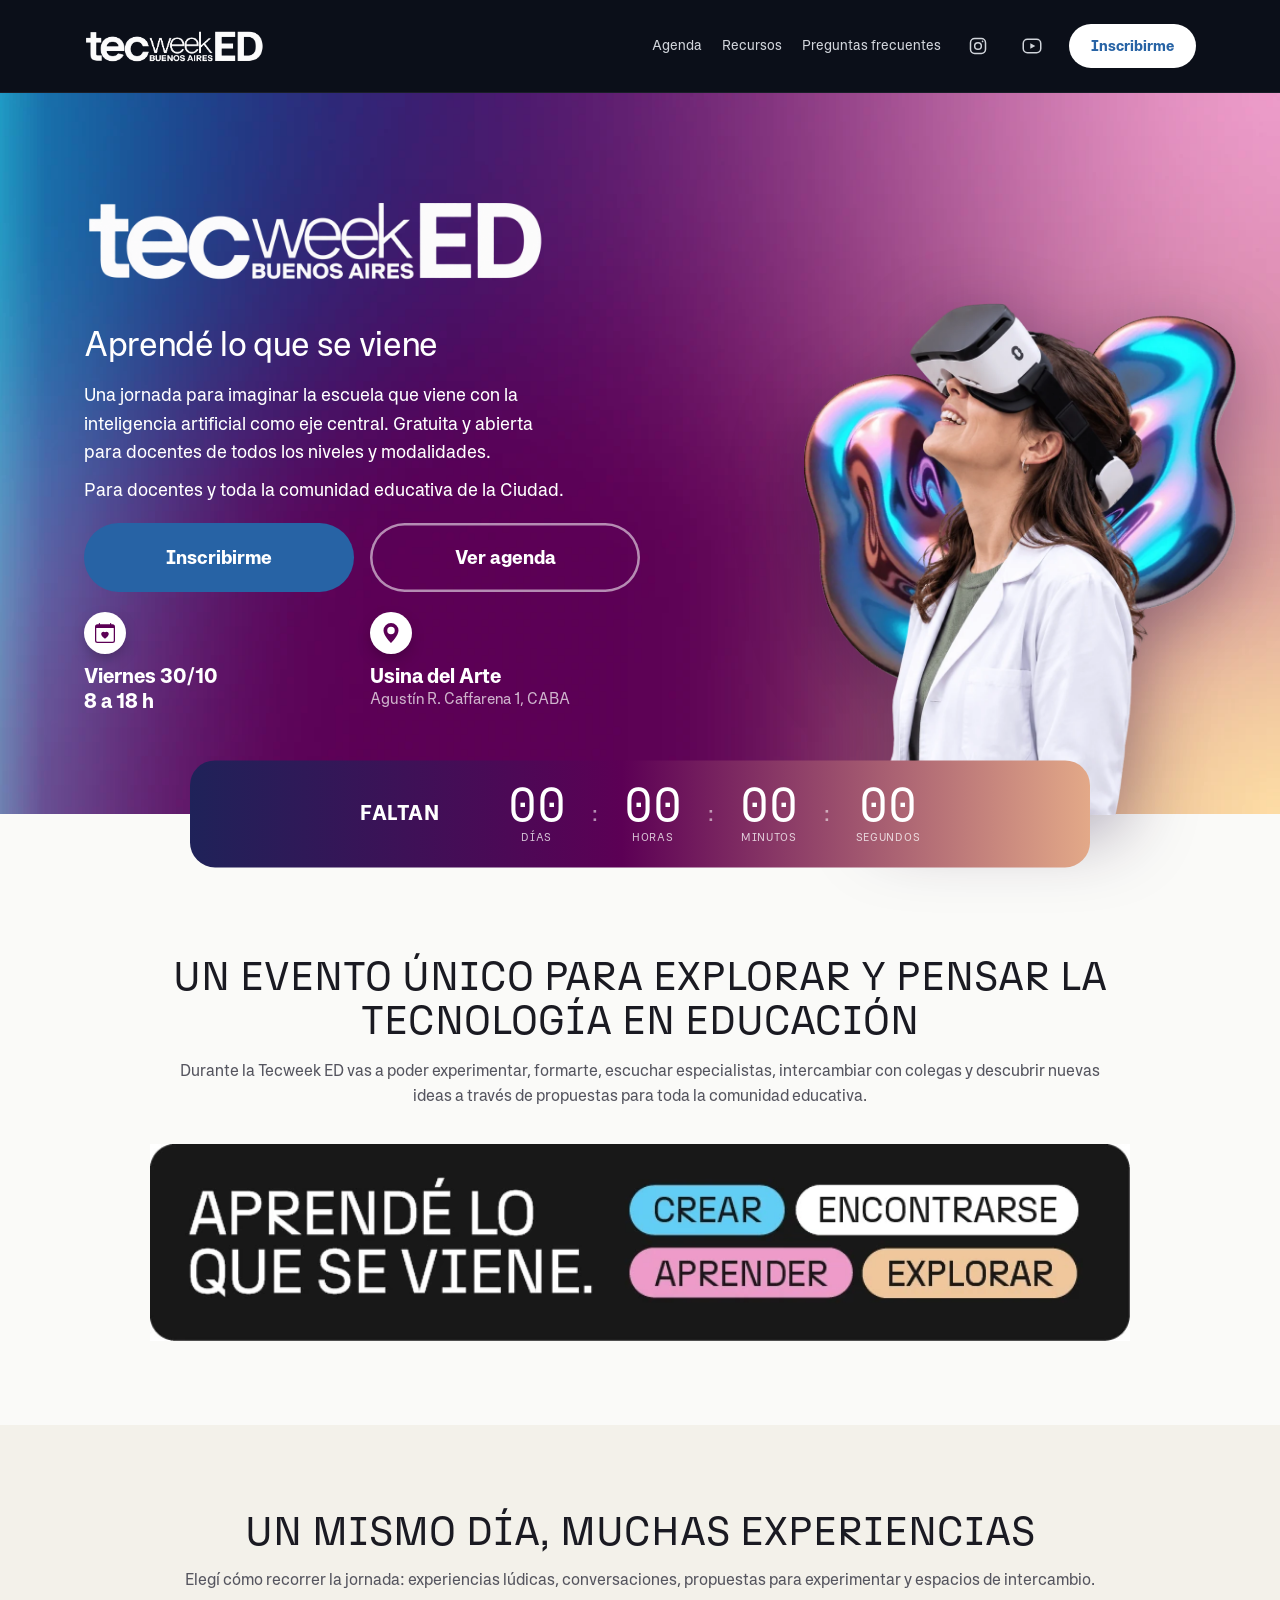
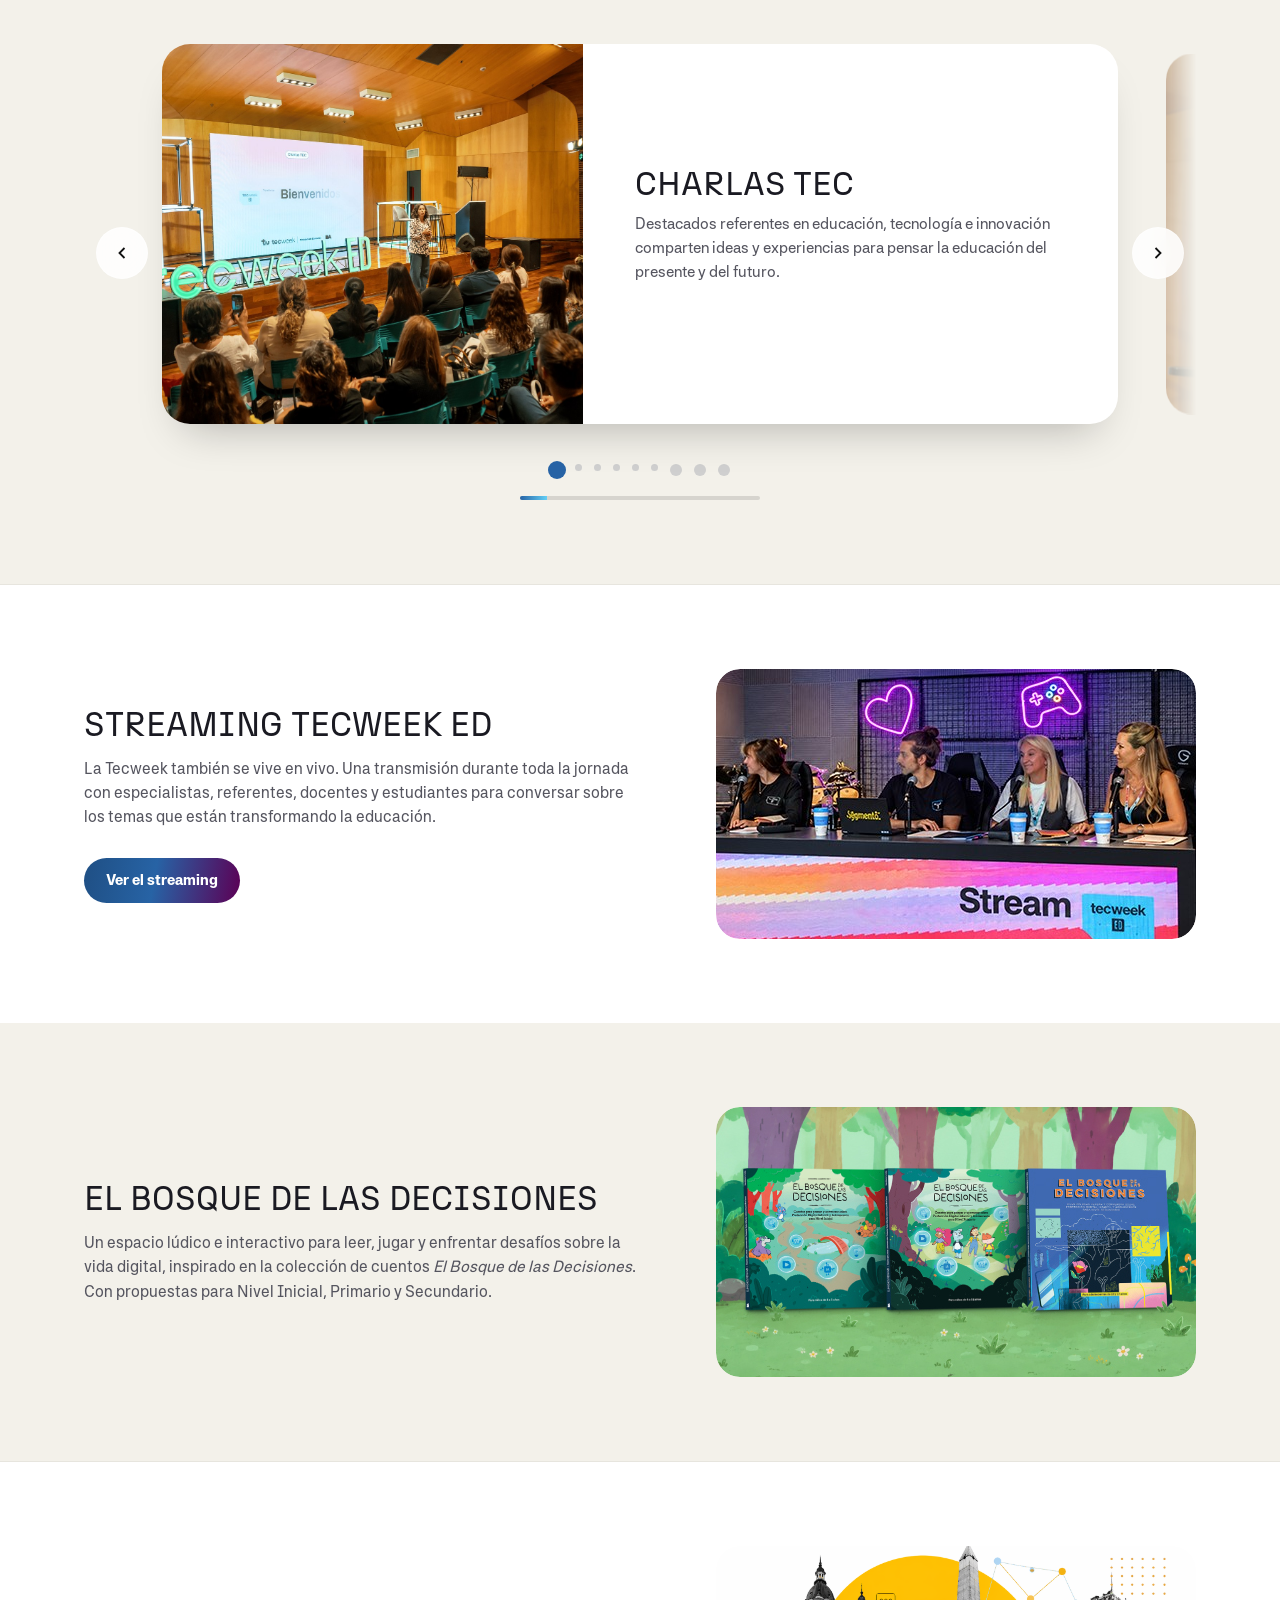
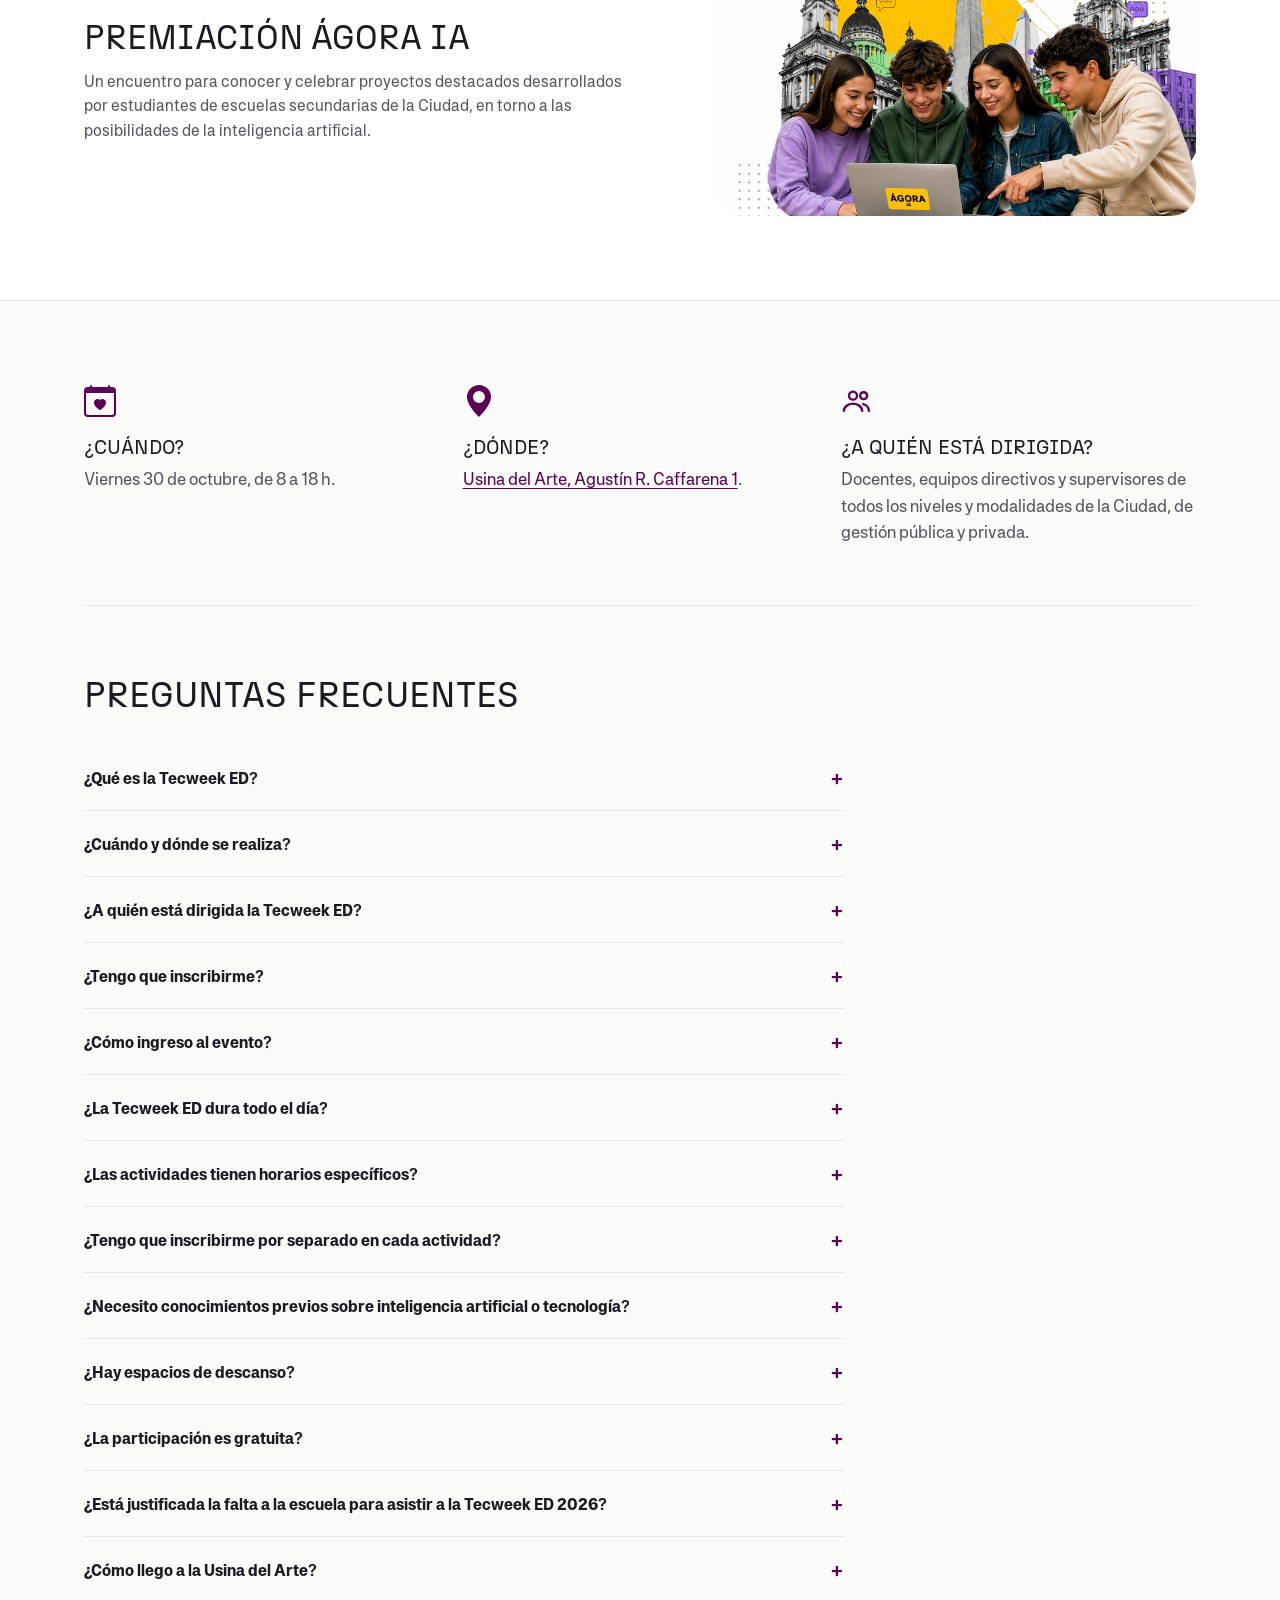
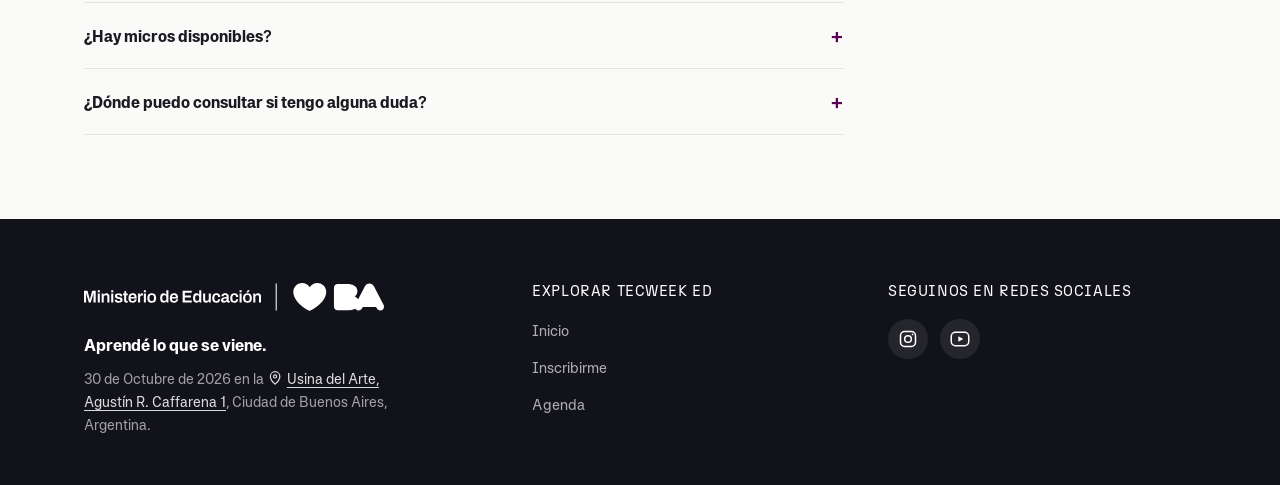
==== commit 680c9b7b: "Add files via upload" ====
--- a/index.html
+++ b/index.html
@@ -1,829 +1,827 @@
-<!DOCTYPE html>
-<html lang="es">
-<head>
-<meta charset="UTF-8">
-<meta name="viewport" content="width=device-width, initial-scale=1.0">
-<title>Tecweek ED 2026 • 30 de octubre • Usina del Arte</title>
-<meta name="description" content="Tecweek ED 2026: una jornada gratuita para imaginar la escuela que viene, con la IA como eje central. 30 de octubre, Usina del Arte, CABA.">
-<link rel="canonical" href="https://tecweeked.bue.edu.ar/">
-
-
-<link rel="icon" href="assets/favicon.ico" sizes="any">
-<link rel="icon" type="image/png" sizes="32x32" href="assets/favicon-32x32.png">
-<link rel="icon" type="image/png" sizes="16x16" href="assets/favicon-16x16.png">
-<link rel="apple-touch-icon" sizes="180x180" href="assets/apple-touch-icon.png">
-
-<meta property="og:site_name" content="Tecweek ED ">
-<meta property="og:type" content="website">
-<meta property="og:url" content="https://tecweeked.bue.edu.ar/">
-<meta property="og:title" content="Tecweek ED 2026 | Buenos Aires">
-<meta property="og:description" content="Una jornada gratuita para imaginar la escuela que viene, con la inteligencia artificial como eje central. Viernes 30 de octubre, Usina del Arte, CABA.">
-<meta property="og:image" content="https://tecweeked.bue.edu.ar/assets/hero-evento.png">
-<meta property="og:locale" content="es_AR">
-
-
-<meta name="twitter:card" content="summary_large_image">
-<meta name="twitter:title" content="Tecweek ED 2026 | Buenos Aires">
-<meta name="twitter:description" content="Una jornada gratuita para imaginar la escuela que viene, con la inteligencia artificial como eje central. Viernes 30 de octubre, Usina del Arte, CABA.">
-<meta name="twitter:image" content="https://tecweeked.bue.edu.ar/assets/hero-evento.png">
-
-<link rel="stylesheet" href="styles.css">
-<link rel="preconnect" href="https://fonts.googleapis.com">
-<link rel="preconnect" href="https://fonts.gstatic.com" crossorigin>
-
-<link rel="preload" href="assets/fonts/N27-Regular.woff2" as="font" type="font/woff2" crossorigin>
-<link rel="preload" href="assets/fonts/Systemia-Regular.woff2" as="font" type="font/woff2" crossorigin>
-<!-- Inter: respaldo para los caracteres que la versión de prueba de Systemia no incluye -->
-<link href="https://fonts.googleapis.com/css2?family=Inter:wght@400;700&display=swap" rel="stylesheet">
-
-
-<script async src="https://www.googletagmanager.com/gtag/js?id=G-GVQBFW4CX3"></script>
-<script>
-  window.dataLayer = window.dataLayer || [];
-  function gtag(){dataLayer.push(arguments);}
-  gtag('js', new Date());
-
-  gtag('config', 'G-GVQBFW4CX3');
-</script>
-
-
-
-<script type="application/ld+json">
-{
-  "@context": "https://schema.org",
-  "@type": "Event",
-  "name": "Tecweek ED 2026",
-  "startDate": "2026-10-30T08:00:00-03:00",
-  "endDate": "2026-10-30T18:00:00-03:00",
-  "eventAttendanceMode": "https://schema.org/OfflineEventAttendanceMode",
-  "eventStatus": "https://schema.org/EventScheduled",
-  "location": {
-    "@type": "Place",
-    "name": "Usina del Arte",
-    "address": {
-      "@type": "PostalAddress",
-      "streetAddress": "Agustín R. Caffarena 1",
-      "addressLocality": "CABA",
-      "addressRegion": "CABA",
-      "addressCountry": "AR"
-    }
-  },
-  "image": ["https://tecweeked.bue.edu.ar/assets/hero-evento.png"],
-  "description": "Una jornada para imaginar la escuela que viene, con la inteligencia artificial como eje central. Gratuita y abierta a toda la comunidad educativa de la Ciudad.",
-  "organizer": {
-    "@type": "Organization",
-    "name": "Tecweek ED",
-    "url": "https://tecweeked.bue.edu.ar/"
-  },
-  "offers": {
-    "@type": "Offer",
-    "price": "0",
-    "priceCurrency": "ARS",
-    "availability": "https://schema.org/InStock",
-    "url": "https://tecweeked.bue.edu.ar/"
-  }
-}
-</script>
-<script type="application/ld+json">
-{
-  "@context": "https://schema.org",
-  "@type": "FAQPage",
-  "mainEntity": [
-    {
-      "@type": "Question",
-      "name": "¿Qué es la Tecweek ED?",
-      "acceptedAnswer": {
-        "@type": "Answer",
-        "text": "La Tecweek ED es la edición educativa de Tecweek: Semana de las Tecnologías Emergentes y Creativas, una iniciativa del Gobierno de la Ciudad de Buenos Aires que reúne algunos de los eventos más destacados de la industria tecnológica y creativa. Es una jornada para aprender, experimentar y compartir nuevas formas de enseñar y aprender con tecnologías. En esta edición, la inteligencia artificial será uno de los grandes ejes para pensar la educación que viene."
-      }
-    },
-    {
-      "@type": "Question",
-      "name": "¿Cuándo y dónde se realiza?",
-      "acceptedAnswer": {
-        "@type": "Answer",
-        "text": "La Tecweek ED 2026 se realizará el 30 de octubre, de 8 a 18 h, en la Usina del Arte, Agustín R. Caffarena 1, Ciudad de Buenos Aires."
-      }
-    },
-    {
-      "@type": "Question",
-      "name": "¿A quién está dirigida la Tecweek ED?",
-      "acceptedAnswer": {
-        "@type": "Answer",
-        "text": "Está dirigida a docentes, equipos directivos y supervisores de los distintos niveles y modalidades de la Ciudad de establecimientos de gestión pública y privada."
-      }
-    },
-    {
-      "@type": "Question",
-      "name": "¿Tengo que inscribirme?",
-      "acceptedAnswer": {
-        "@type": "Answer",
-        "text": "Sí. La participación requiere inscripción previa y está sujeta a la disponibilidad de cupos. Una vez realizada la inscripción, recibirás por correo electrónico la información necesaria para organizar tu participación."
-      }
-    },
-    {
-      "@type": "Question",
-      "name": "¿Cómo ingreso al evento?",
-      "acceptedAnswer": {
-        "@type": "Answer",
-        "text": "Antes del evento, las personas con inscripción confirmada recibirán por correo electrónico la información necesaria y un QR para realizar la acreditación e ingreso a Tecweek ED."
-      }
-    },
-    {
-      "@type": "Question",
-      "name": "¿La Tecweek ED dura todo el día?",
-      "acceptedAnswer": {
-        "@type": "Answer",
-        "text": "Tecweek ED se desarrollará de 8 a 18 h. Al momento de inscribirte podrás seleccionar la modalidad de participación disponible que mejor se adapte a tu jornada."
-      }
-    },
-    {
-      "@type": "Question",
-      "name": "¿Las actividades tienen horarios específicos?",
-      "acceptedAnswer": {
-        "@type": "Answer",
-        "text": "Sí. Tecweek ED contará con una agenda de actividades simultáneas a lo largo de toda la jornada: charlas, paneles, experiencias, talleres y espacios para explorar y aprender. Antes del evento compartiremos la agenda completa para que puedas organizar tu recorrido."
-      }
-    },
-    {
-      "@type": "Question",
-      "name": "¿Tengo que inscribirme por separado en cada actividad?",
-      "acceptedAnswer": {
-        "@type": "Answer",
-        "text": "La inscripción general permite el ingreso a Tecweek ED. Algunas propuestas podrán tener cupo limitado o una modalidad específica de participación, que será informada en la agenda."
-      }
-    },
-    {
-      "@type": "Question",
-      "name": "¿Necesito conocimientos previos sobre inteligencia artificial o tecnología?",
-      "acceptedAnswer": {
-        "@type": "Answer",
-        "text": "No. Las propuestas están pensadas para que puedas participar con distintos niveles de experiencia y conocimiento. La idea es explorar, aprender y llevarte nuevas preguntas, herramientas e ideas."
-      }
-    },
-    {
-      "@type": "Question",
-      "name": "¿Hay espacios de descanso?",
-      "acceptedAnswer": {
-        "@type": "Answer",
-        "text": "Sí. La Tecweek contará con Bienestar TEC, un espacio pensado para hacer una pausa, descansar y encontrarse con colegas durante la jornada."
-      }
-    },
-    {
-      "@type": "Question",
-      "name": "¿La participación es gratuita?",
-      "acceptedAnswer": {
-        "@type": "Answer",
-        "text": "Sí. La participación en Tecweek ED es gratuita, con inscripción previa y cupos limitados."
-      }
-    },
-    {
-      "@type": "Question",
-      "name": "¿Está justificada la falta a la escuela para asistir a la Tecweek ED 2026?",
-      "acceptedAnswer": {
-        "@type": "Answer",
-        "text": "Sí, para los docentes convocados por el equipo directivo de la institución en la que se desempeñan. La justificación comprende el o los turnos por los que hayan sido convocados, correspondientes a cargos en establecimientos de gestión estatal. Luego del evento, recibirán por correo electrónico una constancia de participación con los turnos acreditados, que deberán presentar en su establecimiento."
-      }
-    },
-    {
-      "@type": "Question",
-      "name": "¿Cómo llego a la Usina del Arte?",
-      "acceptedAnswer": {
-        "@type": "Answer",
-        "text": "En transporte público, hay paradas a menos de 2 cuadras (líneas 8, 20, 130, 168, 25, 29, 53) y a 3 o 4 cuadras (líneas 29, 33, 53, 64, 86, 93, 129, 152, 195, 24, 39, 70, 102). A partir de las 16 h también se puede usar el E-Bus, el servicio de colectivos eléctricos de la Ciudad."
-      }
-    },
-    {
-      "@type": "Question",
-      "name": "¿Hay micros disponibles?",
-      "acceptedAnswer": {
-        "@type": "Answer",
-        "text": "Habrá micros gratuitos disponibles únicamente para el regreso, con salida desde la Usina del Arte a las 18 h hacia distintos puntos de la Ciudad. Los recorridos y destinos serán: Obelisco (Av. 9 de Julio y Av. de Mayo), Parque Saavedra (Freire 4080, Escuela 21 DE 10) y UTN Lugano (Mozart y Saraza). No habrá servicio de traslado para la llegada al evento."
-      }
-    },
-    {
-      "@type": "Question",
-      "name": "¿Dónde puedo consultar si tengo alguna duda?",
-      "acceptedAnswer": {
-        "@type": "Answer",
-        "text": "Podés escribirnos a tecweek.ed@bue.edu.ar."
-      }
-    }
-  ]
-}
-</script>
-</head>
-<body>
-
-
-<header class="site-header" id="header">
-  <div class="container header-inner">
-    <a href="#top" class="logo">
-      <img src="assets/tec-logo1.png" alt="Tecweek ED Buenos Aires" class="logo-img">
-    </a>
-
-    <div class="header-actions">
-      <a href="https://drive.google.com/file/d/1WtYV8rhqWvKG6lW0gy2pUSgYqkKh8dC3/view?usp=drive_link" class="link-hide-mobile" target="_blank" rel="noopener">Agenda</a>
-      <a href="#top" class="link-hide-mobile">Recursos</a>
-      <a href="#faq" class="link-hide-mobile">Preguntas frecuentes</a>
-      <a href="https://www.instagram.com/educacionba" class="header-social link-hide-mobile" target="_blank" rel="noopener" aria-label="Seguinos en Instagram">
-        <svg class="icon" viewBox="0 0 24 24" fill="none" stroke="currentColor" stroke-width="1.8"><rect x="3" y="3" width="18" height="18" rx="5"/><circle cx="12" cy="12" r="4"/><circle cx="17.5" cy="6.5" r="1" fill="currentColor" stroke="none"/></svg>
-      </a>
-      <a href="https://www.youtube.com/@EducacionDigitalBA" class="header-social link-hide-mobile" target="_blank" rel="noopener" aria-label="Mirá nuestros videos en YouTube">
-        <svg class="icon" viewBox="0 0 24 24" fill="none" stroke="currentColor" stroke-width="1.8"><rect x="1.5" y="4" width="21" height="16" rx="5"/><path d="M10 8.7v6.6l6-3.3-6-3.3z" fill="currentColor" stroke="none"/></svg>
-      </a>
-      <a href="https://script.google.com/a/macros/bue.edu.ar/s/AKfycbxxVTCqKhXD4bd1T97dSXKL-B5fesiy_dN_dC29YSe3BNbBQRSwX3jnNb3w070K2A/exec" class="btn btn-primary header-btn-white" target="_blank" rel="noopener">Inscribirme </a>
-    </div>
-
-    <button class="nav-toggle" id="navToggle" aria-label="Abrir menú" aria-expanded="false">
-      <span></span><span></span><span></span>
-    </button>
-
-    <nav class="main-nav mobile-nav" id="mainNav" aria-label="Menú principal">
-      <a href="https://drive.google.com/file/d/1WtYV8rhqWvKG6lW0gy2pUSgYqkKh8dC3/view?usp=drive_link" class="mobile-nav-btn" target="_blank" rel="noopener">Agenda</a>
-      <a href="#top" class="mobile-nav-link">Recursos</a>
-      <a href="#faq" class="mobile-nav-link">Preguntas frecuentes</a>
-      <div class="mobile-nav-social">
-        <a href="https://www.instagram.com/educacionba" target="_blank" rel="noopener" aria-label="Seguinos en Instagram">
-          <svg class="icon" viewBox="0 0 24 24" fill="none" stroke="currentColor" stroke-width="1.8"><rect x="3" y="3" width="18" height="18" rx="5"/><circle cx="12" cy="12" r="4"/><circle cx="17.5" cy="6.5" r="1" fill="currentColor" stroke="none"/></svg>
-        </a>
-        <a href="https://www.youtube.com/@EducacionDigitalBA" target="_blank" rel="noopener" aria-label="Mirá nuestros videos en YouTube">
-          <svg class="icon" viewBox="0 0 24 24" fill="none" stroke="currentColor" stroke-width="1.8"><rect x="1.5" y="4" width="21" height="16" rx="5"/><path d="M10 8.7v6.6l6-3.3-6-3.3z" fill="currentColor" stroke="none"/></svg>
-        </a>
-      </div>
-    </nav>
-  </div>
-</header>
-
-
-<section class="hero" id="top">
-
-  <div class="container hero-inner">
-    <div class="hero-copy">
-      <img src="assets/tec-logo1.png" alt="Tecweek ED Buenos Aires" class="hero-logo-big">
-      <h1 class="hero-title">Aprendé lo que se viene</h1>
-      <p class="hero-subtitle">
-        Una jornada para imaginar la escuela que viene con la inteligencia artificial como eje central. Gratuita y abierta para docentes de todos los niveles y modalidades.
-      </p>
-      <p class="hero-subtitle hero-subtitle-sub">
-        Para docentes y toda la comunidad educativa de la Ciudad.
-      </p>
-
-
-      <div class="hero-actions">
-        <a href="https://script.google.com/a/macros/bue.edu.ar/s/AKfycbxxVTCqKhXD4bd1T97dSXKL-B5fesiy_dN_dC29YSe3BNbBQRSwX3jnNb3w070K2A/exec" class="btn btn-solid btn-lg" target="_blank" rel="noopener">
-          Inscribirme
-        </a>
-        <a href="https://drive.google.com/file/d/1WtYV8rhqWvKG6lW0gy2pUSgYqkKh8dC3/view?usp=drive_link" class="btn btn-outline btn-lg" target="_blank" rel="noopener">
-          Ver agenda
-        </a>
-      </div>
-
-      <div class="hero-meta">
-        <span class="meta-item">
-          <span class="meta-icon meta-icon-violeta">
-            <svg class="icon" viewBox="0 0 16 16" fill="currentColor"><path fill-rule="evenodd" d="M4 .5a.5.5 0 0 0-1 0V1H2a2 2 0 0 0-2 2v11a2 2 0 0 0 2 2h12a2 2 0 0 0 2-2V3a2 2 0 0 0-2-2h-1V.5a.5.5 0 0 0-1 0V1H4zM1 14V4h14v10a1 1 0 0 1-1 1H2a1 1 0 0 1-1-1m7-6.507c1.664-1.711 5.825 1.283 0 5.132-5.825-3.85-1.664-6.843 0-5.132"/></svg>
-          </span>
-          <span>Viernes 30/10<br>8 a 18 h</span>
-        </span>
-        <a class="meta-item meta-item-link" href="https://maps.app.goo.gl/82i5AAPUUEQwPE1t6" target="_blank" rel="noopener">
-          <span class="meta-icon meta-icon-violeta">
-            <svg class="icon" viewBox="0 0 16 16" fill="currentColor"><path d="M8 16s6-5.686 6-10A6 6 0 0 0 2 6c0 4.314 6 10 6 10m0-7a3 3 0 1 1 0-6 3 3 0 0 1 0 6"/></svg>
-          </span>
-          <span>Usina del Arte<br><small>Agustín R. Caffarena 1, CABA</small></span>
-        </a>
-      </div>
-    </div>
-
-    <div class="hero-media">
-      <picture>
-        <source srcset="assets/docente.webp" type="image/webp">
-        <img src="assets/docente.png" width="900" height="1067" alt="Una docente con guardapolvo mirando hacia arriba mientras usa un visor de realidad virtual" class="hero-photo">
-      </picture>
-    </div>
-  </div>
-
-
-  <div class="container countdown-wrap">
-    <div class="countdown" id="countdown" aria-live="polite">
-      <p class="countdown-kicker">Faltan</p>
-      <div class="countdown-grid">
-        <div class="countdown-item">
-          <span class="countdown-number" id="cd-days">00</span>
-          <span class="countdown-label">Días</span>
-        </div>
-        <span class="countdown-sep">:</span>
-        <div class="countdown-item">
-          <span class="countdown-number" id="cd-hours">00</span>
-          <span class="countdown-label">Horas</span>
-        </div>
-        <span class="countdown-sep">:</span>
-        <div class="countdown-item">
-          <span class="countdown-number" id="cd-minutes">00</span>
-          <span class="countdown-label">Minutos</span>
-        </div>
-        <span class="countdown-sep">:</span>
-        <div class="countdown-item">
-          <span class="countdown-number" id="cd-seconds">00</span>
-          <span class="countdown-label">Segundos</span>
-        </div>
-      </div>
-    </div>
-  </div>
-
-
-
-  <div class="hero-bar" aria-hidden="true">
-    <span class="bar-verde"></span><span class="bar-violeta"></span><span class="bar-turquesa"></span><span class="bar-naranja"></span><span class="bar-rosa"></span>
-  </div>
-</section>
-
-
-<section class="section ejes">
-  <div class="container ejes-content">
-    <div class="ejes-text">
-      <h2>Un evento único para explorar y pensar la tecnología en educación</h2>
-      <p>
-        Durante la Tecweek ED vas a poder experimentar, formarte, escuchar especialistas,
-        intercambiar con colegas y descubrir nuevas ideas a través de propuestas para
-        toda la comunidad educativa.
-      </p>
-    </div>
-    <div class="ejes-image-wrap">
-      <picture>
-        <source srcset="assets/ejes-tira.webp" type="image/webp">
-        <img src="assets/ejes-tira.png" width="891" height="179" alt="Los cuatro ejes de la Tecweek ED: Explorar, Crear, Aprender y Encontrarse" class="ejes-image">
-      </picture>
-    </div>
-  </div>
-</section>
-
-
-<section class="section experiencias" id="espacios">
-  <div class="container">
-
-    <h2> Un mismo día, muchas experiencias</h2>
-    <p class="section-intro">
-      Elegí cómo recorrer la jornada: experiencias lúdicas, conversaciones, propuestas para experimentar y espacios de intercambio.
-    </p>
-
-    <div class="exp-carousel">
-      <div class="exp-track" id="expTrack" tabindex="0" aria-label="Experiencias de la jornada, deslizá o usá las flechas del teclado">
-
-        <article class="exp-slide exp-verde">
-          <div class="exp-slide-visual">
-            <img src="assets/Charlas-Tec.jpg" alt="Orador presentando sobre inteligencia artificial en el escenario principal, con el público en primer plano" class="exp-slide-photo" loading="lazy">
-          </div>
-          <div class="exp-slide-copy">
-
-            <h3 class="exp-slide-title">Charlas TEC</h3>
-            <p class="exp-slide-tagline">Destacados referentes en educación, tecnología e innovación comparten ideas y experiencias para pensar la educación del presente y del futuro.</p>
-
-
-          </div>
-        </article>
-
-
-          <article class="exp-slide exp-slide-speaker exp-verde">
-          <div class="exp-slide-visual">
-            <img src="assets/Santi-Siri.jpg" width="875" height="792" alt="Retrato de Santi Siri" class="exp-slide-photo" loading="lazy">
-          </div>
-          <div class="exp-slide-copy">
-            <span class="exp-slide-eyebrow">Charlas TEC</span>
-            <h3 class="exp-slide-title">Santi Siri</h3>
-            <p class="exp-slide-role">Emprendedor tecnológico y especialista en inteligencia artificial</p>
-            </div>
-        </article>
-
-        <article class="exp-slide exp-slide-speaker exp-verde">
-          <div class="exp-slide-visual">
-            <img src="assets/Fabricio-Ballarini.jpg" width="875" height="792" alt="Retrato de Fabricio Ballarini" class="exp-slide-photo" loading="lazy">
-          </div>
-          <div class="exp-slide-copy">
-            <span class="exp-slide-eyebrow">Charlas TEC</span>
-            <h3 class="exp-slide-title">Fabricio Ballarini</h3>
-            <p class="exp-slide-role">Neurocientífico e investigador</p>
-
-          </div>
-        </article>
-
-        <article class="exp-slide exp-slide-speaker exp-verde">
-          <div class="exp-slide-visual">
-            <img src="assets/Lucia-Fainboim.jpg" width="875" height="792" alt="Retrato de Lucía Fainboim" class="exp-slide-photo" loading="lazy">
-          </div>
-          <div class="exp-slide-copy">
-            <span class="exp-slide-eyebrow">Charlas TEC</span>
-            <h3 class="exp-slide-title"> Lucía Fainboim</h3>
-            <p class="exp-slide-role">Especialista en ciudadanía y bienestar digital</p>
-
-          </div>
-        </article>
-
-        <article class="exp-slide exp-slide-speaker exp-verde">
-          <div class="exp-slide-visual">
-            <img src="assets/Carolina-Duek.jpg" width="875" height="792" alt="Retrato de Carolina Duek" class="exp-slide-photo exp-photo-closeup" loading="lazy">
-          </div>
-          <div class="exp-slide-copy">
-            <span class="exp-slide-eyebrow">Charlas TEC</span>
-            <h3 class="exp-slide-title">Carolina Duek</h3>
-            <p class="exp-slide-role">Investigadora especializada en infancia, cultura y tecnologías</p>
-
-          </div>
-        </article>
-
-
-
-        <article class="exp-slide exp-slide-speaker exp-verde">
-          <div class="exp-slide-visual">
-            <img src="assets/Sebastian-Davidovsky.jpg" width="875" height="792" alt="Retrato de Sebastián Davidovsky" class="exp-slide-photo" loading="lazy">
-          </div>
-          <div class="exp-slide-copy">
-            <span class="exp-slide-eyebrow">Charlas TEC</span>
-            <h3 class="exp-slide-title">Sebastián Davidovsky</h3>
-            <p class="exp-slide-role">Periodista especializado en tecnología e inteligencia artificial</p>
-
-          </div>
-        </article>
-
-        <article class="exp-slide exp-violeta">
-          <div class="exp-slide-visual">
-            <img src="assets/Foro-Tec.jpg" alt="Panel de discusión con varias personas conversando alrededor de una mesa" class="exp-slide-photo" loading="lazy">
-          </div>
-          <div class="exp-slide-copy">
-
-            <h3 class="exp-slide-title">Foro TEC</h3>
-            <p class="exp-slide-tagline">Paneles y conversaciones sobre proyectos y experiencias que están transformando las formas de enseñar y aprender con tecnologías.</p>
-
-
-          </div>
-        </article>
-
-
-        <article class="exp-slide exp-turquesa">
-          <div class="exp-slide-visual">
-            <img src="assets/Inteligencia-Creativa.jpg" alt="Manos armando un robot con componentes electrónicos en un taller maker" class="exp-slide-photo" loading="lazy">
-          </div>
-          <div class="exp-slide-copy">
-
-            <h3 class="exp-slide-title">Inteligencia Creativa</h3>
-            <p class="exp-slide-tagline">Crear, experimentar e inventar con tecnologías</p>
-
-            <ul class="exp-slide-list">
-              <li>Lab Tec</li>
-              <li>Lab Lúdico </li>
-              <li>Lab Arte</li>
-
-            </ul>
-          </div>
-        </article>
-
-
-
-        <article class="exp-slide exp-rosa">
-         <div class="exp-slide-visual">
-            <img src="assets/Inteligencia-Expandida.jpg" alt="Manos armando un robot con componentes electrónicos en un taller maker" class="exp-slide-photo" loading="lazy">
-          </div>
-          <div class="exp-slide-copy">
-
-            <h3 class="exp-slide-title">Inteligencia Expandida</h3>
-            <p class="exp-slide-tagline">Tecnologías para ampliar las formas de aprender y de construir conocimiento.</p>
-
-            <ul class="exp-slide-list">
-              <li>Espacios formativos en Sala TEC 1 - Sala TEC 2</li>
-
-            </ul>
-          </div>
-        </article>
-
-      </div>
-
-      <button class="exp-arrow exp-arrow-prev" type="button" aria-label="Experiencia anterior" data-exp-prev>
-        <svg viewBox="0 0 24 24" width="20" height="20" fill="none" stroke="currentColor" stroke-width="2.2"><path d="M15 18l-6-6 6-6"/></svg>
-      </button>
-      <button class="exp-arrow exp-arrow-next" type="button" aria-label="Siguiente experiencia" data-exp-next>
-        <svg viewBox="0 0 24 24" width="20" height="20" fill="none" stroke="currentColor" stroke-width="2.2"><path d="M9 6l6 6-6 6"/></svg>
-      </button>
-    </div>
-
-    <div class="exp-dots" role="tablist" aria-label="Ir a experiencia u orador">
-      <button class="exp-dot exp-verde is-active" type="button" data-exp-dot aria-label="Ir a Charlas TEC" aria-selected="true"></button>
-      <button class="exp-dot exp-dot-sub exp-verde" type="button" data-exp-dot aria-label="Ir a Santi Siri" aria-selected="false"></button>
-      <button class="exp-dot exp-dot-sub exp-verde" type="button" data-exp-dot aria-label="Ir a Fabricio Ballarini" aria-selected="false"></button>
-      <button class="exp-dot exp-dot-sub exp-verde" type="button" data-exp-dot aria-label="Ir a Lucía Fainboim" aria-selected="false"></button>
-      <button class="exp-dot exp-dot-sub exp-verde" type="button" data-exp-dot aria-label="Ir a Carolina Duek" aria-selected="false"></button>
-      <button class="exp-dot exp-dot-sub exp-verde" type="button" data-exp-dot aria-label="Ir a Sebastián Davidovsky" aria-selected="false"></button>
-      <button class="exp-dot exp-violeta" type="button" data-exp-dot aria-label="Ir a Foro TEC" aria-selected="false"></button>
-      <button class="exp-dot exp-turquesa" type="button" data-exp-dot aria-label="Ir a Inteligencia Creativa" aria-selected="false"></button>
-      <button class="exp-dot exp-rosa" type="button" data-exp-dot aria-label="Ir a Inteligencia Expandida" aria-selected="false"></button>
-    </div>
-    <div class="exp-progress" aria-hidden="true">
-      <span class="exp-progress-bar" id="expProgress"></span>
-    </div>
-
-  </div>
-</section>
-
-
-<section class="section franja" id="streaming">
-  <div class="container franja-grid">
-    <div class="franja-text">
-
-      <h2>Streaming Tecweek ED</h2>
-      <p>
-        La Tecweek también se vive en vivo. Una transmisión durante toda la jornada con
-        especialistas, referentes, docentes y estudiantes para conversar sobre los temas
-        que están transformando la educación.
-      </p>
-
-      <!-- Deshabilitado hasta que arranque la transmisión. Para reactivar: sacar "is-disabled"
-           y el <span class="badge-soon">, y volver a poner target="_blank" rel="noopener" href="<link real>". -->
-      <a href="#" class="btn btn-primary is-disabled" aria-disabled="true" tabindex="-1">
-        Ver transmisión en vivo <span class="badge-soon">Próximamente</span>
-      </a>
-    </div>
-    <div class="agora-media">
-      <img class="agora-img" src="assets/streaming.jpg" alt="personas en un streaming de la tecweek">
-    </div>
-  </div>
-</section>
-
-
-<section class="section franja franja-violeta" id="bosque">
-  <div class="container franja-grid">
-    <div class="franja-text">
-
-      <h2>El Bosque de las Decisiones</h2>
-      <p>
-        Un espacio lúdico e interactivo para leer, jugar y enfrentar desafíos sobre
-        la vida digital, inspirado en la colección de cuentos <em>El Bosque de las
-        Decisiones</em>. Con propuestas para Nivel Inicial, Primario y Secundario.
-      </p>
-
-    </div>
-    <div class="bosque-media">
-      <img src="assets/Foto-libros-bosque.jpg" alt="Las tres portadas de la colección El Bosque de las Decisiones, para Nivel Inicial, Primario y Secundario" class="bosque-img">
-    </div>
-  </div>
-</section>
-
-
-
-
-<section class="section franja" id="agora-ia">
-  <div class="container franja-grid">
-    <div class="franja-text">
-
-      <h2>Premiación Ágora IA</h2>
-      <p>
-        Un encuentro para conocer y celebrar proyectos destacados desarrollados por
-        estudiantes de escuelas secundarias de la Ciudad, en torno a las posibilidades
-        de la inteligencia artificial.
-      </p>
-    </div>
-    <div class="agora-media">
-      <img src="assets/agora-ia-collage.png" alt="Estudiantes trabajando con la notebook de Ágora IA, con la Ciudad de Buenos Aires de fondo" class="agora-img">
-    </div>
-  </div>
-</section>
-
-
-
-
-
-
-<section class="section info-faq" id="faq">
-  <div class="container">
-    <div class="info-grid">
-      <div class="info-item">
-        <svg class="icon" viewBox="0 0 16 16" fill="currentColor"><path fill-rule="evenodd" d="M4 .5a.5.5 0 0 0-1 0V1H2a2 2 0 0 0-2 2v11a2 2 0 0 0 2 2h12a2 2 0 0 0 2-2V3a2 2 0 0 0-2-2h-1V.5a.5.5 0 0 0-1 0V1H4zM1 14V4h14v10a1 1 0 0 1-1 1H2a1 1 0 0 1-1-1m7-6.507c1.664-1.711 5.825 1.283 0 5.132-5.825-3.85-1.664-6.843 0-5.132"/></svg>
-        <h4>¿Cuándo?</h4>
-        <p>Viernes 30 de octubre, de 8 a 18 h.</p>
-      </div>
-      <div class="info-item">
-        <svg class="icon" viewBox="0 0 16 16" fill="currentColor"><path d="M8 16s6-5.686 6-10A6 6 0 0 0 2 6c0 4.314 6 10 6 10m0-7a3 3 0 1 1 0-6 3 3 0 0 1 0 6"/></svg>
-        <h4>¿Dónde?</h4>
-        <p><a href="https://www.google.com/maps/place/Usina+del+Arte/@-34.630163,-58.3674124,15z/data=!4m6!3m5!1s0x95a334c73fe3e107:0xeae5d0a098ae5c1!8m2!3d-34.6285618!4d-58.3569582!16s%2Fg%2F1hc0qz0cq?entry=ttu&amp;g_ep=EgoyMDI2MTAwNC4wIKXMDSoASAFQAw%3D%3D" class="map-link" target="_blank" rel="noopener">Usina del Arte, Agustín R. Caffarena 1</a>.</p>
-      </div>
-      <div class="info-item">
-        <svg class="icon" viewBox="0 0 24 24" fill="none" stroke="currentColor" stroke-width="1.8"><circle cx="9" cy="8" r="3"/><path d="M2 20c0-3.3 3-6 7-6s7 2.7 7 6"/><circle cx="17" cy="8" r="2.6"/><path d="M16 14.2c2.8.4 5 2.6 5 5.8"/></svg>
-        <h4>¿A quién está dirigida?</h4>
-        <p>Docentes, equipos directivos y supervisores de todos los niveles y modalidades de la Ciudad, de gestión pública y privada.</p>
-      </div>
-    </div>
-
-    <h2 class="faq-title">Preguntas frecuentes</h2>
-
-    <div class="accordion" id="accordion">
-      <div class="accordion-item">
-        <button class="accordion-trigger" aria-expanded="false">
-          <span>¿Qué es la Tecweek ED?</span>
-          <span class="accordion-icon">+</span>
-        </button>
-        <div class="accordion-panel">
-          <p>La Tecweek ED es la edición educativa de Tecweek: Semana de las Tecnologías Emergentes y Creativas, una iniciativa del Gobierno de la Ciudad de Buenos Aires que reúne algunos de los eventos más destacados de la industria tecnológica y creativa.</p>
-          <p>Es una jornada para aprender, experimentar y compartir nuevas formas de enseñar y aprender con tecnologías. En esta edición, la inteligencia artificial será uno de los grandes ejes para pensar la educación que viene.</p>
-        </div>
-      </div>
-
-      <div class="accordion-item">
-        <button class="accordion-trigger" aria-expanded="false">
-          <span>¿Cuándo y dónde se realiza?</span>
-          <span class="accordion-icon">+</span>
-        </button>
-        <div class="accordion-panel">
-          <p>La Tecweek ED 2026 se realizará el 30 de octubre, de 8 a 18 h, en la <a href="https://www.google.com/maps/place/Usina+del+Arte/@-34.630163,-58.3674124,15z/data=!4m6!3m5!1s0x95a334c73fe3e107:0xeae5d0a098ae5c1!8m2!3d-34.6285618!4d-58.3569582!16s%2Fg%2F1hc0qz0cq?entry=ttu&amp;g_ep=EgoyMDI2MTAwNC4wIKXMDSoASAFQAw%3D%3D" class="faq-map-link" target="_blank" rel="noopener"><svg viewBox="0 0 24 24" fill="none" stroke="currentColor" stroke-width="1.8" aria-hidden="true"><path d="M12 21s7-6.1 7-11.5A7 7 0 0 0 5 9.5C5 14.9 12 21 12 21z"/><circle cx="12" cy="9.5" r="2.3"/></svg>Usina del Arte, Agustín R. Caffarena 1</a>, Ciudad de Buenos Aires.</p>
-        </div>
-      </div>
-
-      <div class="accordion-item">
-        <button class="accordion-trigger" aria-expanded="false">
-          <span>¿A quién está dirigida la Tecweek ED?</span>
-          <span class="accordion-icon">+</span>
-        </button>
-        <div class="accordion-panel">
-          <p>Está dirigida a docentes, equipos directivos y supervisores de los distintos niveles y modalidades de la Ciudad de establecimientos de gestión pública y privada.</p>
-        </div>
-      </div>
-
-      <div class="accordion-item">
-        <button class="accordion-trigger" aria-expanded="false">
-          <span>¿Tengo que inscribirme?</span>
-          <span class="accordion-icon">+</span>
-        </button>
-        <div class="accordion-panel">
-          <p>Sí. La participación requiere inscripción previa y está sujeta a la disponibilidad de cupos.</p>
-          <p>Una vez realizada la inscripción, recibirás por correo electrónico la información necesaria para organizar tu participación.</p>
-        </div>
-      </div>
-
-
-
-      <div class="accordion-item">
-        <button class="accordion-trigger" aria-expanded="false">
-          <span>¿Cómo ingreso al evento?</span>
-          <span class="accordion-icon">+</span>
-        </button>
-        <div class="accordion-panel">
-          <p>Antes del evento, las personas con inscripción confirmada recibirán por correo electrónico la información necesaria y un QR para realizar la acreditación e ingreso a Tecweek ED.</p>
-        </div>
-      </div>
-
-      <div class="accordion-item">
-        <button class="accordion-trigger" aria-expanded="false">
-          <span>¿La Tecweek ED dura todo el día?</span>
-          <span class="accordion-icon">+</span>
-        </button>
-        <div class="accordion-panel">
-          <p>Tecweek ED se desarrollará de 8 a 18 h. Al momento de inscribirte podrás seleccionar la modalidad de participación disponible que mejor se adapte a tu jornada.</p>
-        </div>
-      </div>
-
-      <div class="accordion-item">
-        <button class="accordion-trigger" aria-expanded="false">
-          <span>¿Las actividades tienen horarios específicos?</span>
-          <span class="accordion-icon">+</span>
-        </button>
-        <div class="accordion-panel">
-          <p>Sí. Tecweek ED contará con una agenda de actividades simultáneas a lo largo de toda la jornada: charlas, paneles, experiencias, talleres y espacios para explorar y aprender.</p>
-          <p>Antes del evento compartiremos la <a href="https://drive.google.com/file/d/1WtYV8rhqWvKG6lW0gy2pUSgYqkKh8dC3/view?usp=drive_link" target="_blank" rel="noopener">agenda completa</a> para que puedas organizar tu recorrido.</p>
-        </div>
-      </div>
-
-      <div class="accordion-item">
-        <button class="accordion-trigger" aria-expanded="false">
-          <span>¿Tengo que inscribirme por separado en cada actividad?</span>
-          <span class="accordion-icon">+</span>
-        </button>
-        <div class="accordion-panel">
-          <p>La inscripción general permite el ingreso a Tecweek ED. Algunas propuestas podrán tener cupo limitado o una modalidad específica de participación, que será informada en la agenda.</p>
-        </div>
-      </div>
-
-      <div class="accordion-item">
-        <button class="accordion-trigger" aria-expanded="false">
-          <span>¿Necesito conocimientos previos sobre inteligencia artificial o tecnología?</span>
-          <span class="accordion-icon">+</span>
-        </button>
-        <div class="accordion-panel">
-          <p>No. Las propuestas están pensadas para que puedas participar con distintos niveles de experiencia y conocimiento. La idea es explorar, aprender y llevarte nuevas preguntas, herramientas e ideas.</p>
-        </div>
-      </div>
-
-      <div class="accordion-item">
-        <button class="accordion-trigger" aria-expanded="false">
-          <span>¿Hay espacios de descanso?</span>
-          <span class="accordion-icon">+</span>
-        </button>
-        <div class="accordion-panel">
-          <p>Sí. La Tecweek contará con Bienestar TEC, un espacio pensado para hacer una pausa, descansar y encontrarse con colegas durante la jornada.</p>
-        </div>
-      </div>
-
-      <div class="accordion-item">
-        <button class="accordion-trigger" aria-expanded="false">
-          <span>¿La participación es gratuita?</span>
-          <span class="accordion-icon">+</span>
-        </button>
-        <div class="accordion-panel">
-          <p>Sí. La participación en Tecweek ED es gratuita, con inscripción previa y cupos limitados.</p>
-        </div>
-      </div>
-
-      <div class="accordion-item">
-        <button class="accordion-trigger" aria-expanded="false">
-          <span>¿Está justificada la falta a la escuela para asistir a la Tecweek ED 2026?</span>
-          <span class="accordion-icon">+</span>
-        </button>
-        <div class="accordion-panel">
-          <p>Sí, para los docentes convocados por el equipo directivo de la institución en la que se desempeñan. La justificación comprende el o los turnos por los que hayan sido convocados, correspondientes a cargos en establecimientos de gestión estatal.</p>
-          <p>Luego del evento, recibirán por correo electrónico una constancia de participación con los turnos acreditados, que deberán presentar en su establecimiento.</p>
-        </div>
-      </div>
-
-      <div class="accordion-item">
-        <button class="accordion-trigger" aria-expanded="false">
-          <span>¿Cómo llego a la Usina del Arte?</span>
-          <span class="accordion-icon">+</span>
-        </button>
-        <div class="accordion-panel">
-          <p>En transporte público:</p>
-          <p><strong>Paradas a menos de 2 cuadras</strong><br>
-          Av. Pedro de Mendoza y Caffarena / Usina del Arte: líneas 8, 20, 130 y 168.<br>
-          Caboto y Benito Pérez Galdós / Villafañe: líneas 25, 29 y 53.<br>
-          Av. Pedro de Mendoza y 20 de Septiembre / Blanes: líneas 20, 130 y 168.</p>
-          <p><strong>Paradas a 3 o 4 cuadras</strong><br>
-          Av. Almirante Brown y Benito Pérez Galdós / Villafañe: líneas 29, 33, 53, 64, 86, 93, 129, 152 y 195.<br>
-          Av. Regimiento de Patricios y Villafañe / Arandía: líneas 24, 39, 70, 93 y 102.</p>
-          <p><strong>E-Bus</strong><br>
-          A partir de las 16 h, también podés utilizar el E-Bus, el servicio de colectivos eléctricos de la Ciudad.</p>
-        </div>
-      </div>
-
-      <div class="accordion-item">
-        <button class="accordion-trigger" aria-expanded="false">
-          <span>¿Hay micros disponibles?</span>
-          <span class="accordion-icon">+</span>
-        </button>
-        <div class="accordion-panel">
-          <p>Habrá micros gratuitos disponibles únicamente para el regreso, con salida desde la Usina del Arte a las 18 h hacia distintos puntos de la Ciudad. Los recorridos y destinos serán:</p>
-          <p><strong>Obelisco:</strong> Av. 9 de Julio y Av. de Mayo.<br>
-          <strong>Parque Saavedra:</strong> Freire 4080 (Escuela 21 DE 10).<br>
-          <strong>UTN Lugano:</strong> Mozart y Saraza.</p>
-          <p>No habrá servicio de traslado para la llegada al evento.</p>
-        </div>
-      </div>
-
-      <div class="accordion-item">
-        <button class="accordion-trigger" aria-expanded="false">
-          <span>¿Dónde puedo consultar si tengo alguna duda?</span>
-          <span class="accordion-icon">+</span>
-        </button>
-        <div class="accordion-panel">
-          <p>Podés escribirnos a <a href="mailto:tecweek.ed@bue.edu.ar">tecweek.ed@bue.edu.ar</a>.</p>
-        </div>
-      </div>
-    </div>
-  </div>
-</section>
-
-
-<footer class="site-footer">
-  <div class="container footer-grid">
-
-    <div class="footer-col footer-col-brand">
-      <div class="footer-logos">
-
-
-        <img src="assets/ministerio-ba.svg" alt="Ministerio de Educación · Gobierno de la Ciudad de Buenos Aires" class="footer-logo-ministerio">
-      </div>
-      <p class="footer-tagline">Aprendé lo que se viene.</p>
-      <p class="footer-address">30 de Octubre de 2026 en la <a href="https://www.google.com/maps/place/Usina+del+Arte/@-34.630163,-58.3674124,15z/data=!4m6!3m5!1s0x95a334c73fe3e107:0xeae5d0a098ae5c1!8m2!3d-34.6285618!4d-58.3569582!16s%2Fg%2F1hc0qz0cq?entry=ttu&amp;g_ep=EgoyMDI2MTAwNC4wIKXMDSoASAFQAw%3D%3D" class="map-link faq-map-link" target="_blank" rel="noopener"><svg viewBox="0 0 24 24" fill="none" stroke="currentColor" stroke-width="1.8" aria-hidden="true"><path d="M12 21s7-6.1 7-11.5A7 7 0 0 0 5 9.5C5 14.9 12 21 12 21z"/><circle cx="12" cy="9.5" r="2.3"/></svg>Usina del Arte, Agustín R. Caffarena 1</a>, Ciudad de Buenos Aires, Argentina.</p>
-    </div>
-
-    <div class="footer-col">
-      <h3 class="footer-heading">Explorar Tecweek ED</h3>
-      <ul class="footer-links">
-        <li><a href="#top">Inicio</a></li>
-        <li><a href="https://script.google.com/a/macros/bue.edu.ar/s/AKfycbxxVTCqKhXD4bd1T97dSXKL-B5fesiy_dN_dC29YSe3BNbBQRSwX3jnNb3w070K2A/exec" target="_blank" rel="noopener">Inscribirme</a></li>
-        <li><a href="https://drive.google.com/file/d/1WtYV8rhqWvKG6lW0gy2pUSgYqkKh8dC3/view?usp=drive_link" target="_blank" rel="noopener">Agenda</a></li>
-      </ul>
-    </div>
-
-    <div class="footer-col">
-      <h3 class="footer-heading">Seguinos en Redes Sociales</h3>
-      <div class="footer-social">
-        <a href="https://www.instagram.com/educacionba" class="footer-social-link" target="_blank" rel="noopener" aria-label="Seguinos en Instagram">
-          <svg class="icon" viewBox="0 0 24 24" fill="none" stroke="currentColor" stroke-width="1.8"><rect x="3" y="3" width="18" height="18" rx="5"/><circle cx="12" cy="12" r="4"/><circle cx="17.5" cy="6.5" r="1" fill="currentColor" stroke="none"/></svg>
-        </a>
-        <a href="https://www.youtube.com/@EducacionDigitalBA" class="footer-social-link" target="_blank" rel="noopener" aria-label="Mirá nuestros videos en YouTube">
-          <svg class="icon" viewBox="0 0 24 24" fill="none" stroke="currentColor" stroke-width="1.8"><rect x="1.5" y="4" width="21" height="16" rx="5"/><path d="M10 8.7v6.6l6-3.3-6-3.3z" fill="currentColor" stroke="none"/></svg>
-        </a>
-      </div>
-    </div>
-
-  </div>
-</footer>
-
-<script src="script.js"></script>
-</body>
-</html>
+<!DOCTYPE html>
+<html lang="es">
+<head>
+<meta charset="UTF-8">
+<meta name="viewport" content="width=device-width, initial-scale=1.0">
+<title>Tecweek ED 2026 • 30 de octubre • Usina del Arte</title>
+<meta name="description" content="Tecweek ED 2026: una jornada gratuita para imaginar la escuela que viene, con la IA como eje central. 30 de octubre, Usina del Arte, CABA.">
+<link rel="canonical" href="https://tecweeked.bue.edu.ar/">
+
+
+<link rel="icon" href="assets/favicon.ico" sizes="any">
+<link rel="icon" type="image/png" sizes="32x32" href="assets/favicon-32x32.png">
+<link rel="icon" type="image/png" sizes="16x16" href="assets/favicon-16x16.png">
+<link rel="apple-touch-icon" sizes="180x180" href="assets/apple-touch-icon.png">
+
+<meta property="og:site_name" content="Tecweek ED ">
+<meta property="og:type" content="website">
+<meta property="og:url" content="https://tecweeked.bue.edu.ar/">
+<meta property="og:title" content="Tecweek ED 2026 | Buenos Aires">
+<meta property="og:description" content="Una jornada gratuita para imaginar la escuela que viene, con la inteligencia artificial como eje central. Viernes 30 de octubre, Usina del Arte, CABA.">
+<meta property="og:image" content="https://tecweeked.bue.edu.ar/assets/hero-evento.png">
+<meta property="og:locale" content="es_AR">
+
+
+<meta name="twitter:card" content="summary_large_image">
+<meta name="twitter:title" content="Tecweek ED 2026 | Buenos Aires">
+<meta name="twitter:description" content="Una jornada gratuita para imaginar la escuela que viene, con la inteligencia artificial como eje central. Viernes 30 de octubre, Usina del Arte, CABA.">
+<meta name="twitter:image" content="https://tecweeked.bue.edu.ar/assets/hero-evento.png">
+
+<link rel="stylesheet" href="styles.css">
+<link rel="preconnect" href="https://fonts.googleapis.com">
+<link rel="preconnect" href="https://fonts.gstatic.com" crossorigin>
+
+<link rel="preload" href="assets/fonts/N27-Regular.woff2" as="font" type="font/woff2" crossorigin>
+<link rel="preload" href="assets/fonts/Systemia-Regular.woff2" as="font" type="font/woff2" crossorigin>
+<!-- Inter: respaldo para los caracteres que la versión de prueba de Systemia no incluye -->
+<link href="https://fonts.googleapis.com/css2?family=Inter:wght@400;700&display=swap" rel="stylesheet">
+
+
+<script async src="https://www.googletagmanager.com/gtag/js?id=G-GVQBFW4CX3"></script>
+<script>
+  window.dataLayer = window.dataLayer || [];
+  function gtag(){dataLayer.push(arguments);}
+  gtag('js', new Date());
+
+  gtag('config', 'G-GVQBFW4CX3');
+</script>
+
+
+
+<script type="application/ld+json">
+{
+  "@context": "https://schema.org",
+  "@type": "Event",
+  "name": "Tecweek ED 2026",
+  "startDate": "2026-10-30T08:00:00-03:00",
+  "endDate": "2026-10-30T18:00:00-03:00",
+  "eventAttendanceMode": "https://schema.org/OfflineEventAttendanceMode",
+  "eventStatus": "https://schema.org/EventScheduled",
+  "location": {
+    "@type": "Place",
+    "name": "Usina del Arte",
+    "address": {
+      "@type": "PostalAddress",
+      "streetAddress": "Agustín R. Caffarena 1",
+      "addressLocality": "CABA",
+      "addressRegion": "CABA",
+      "addressCountry": "AR"
+    }
+  },
+  "image": ["https://tecweeked.bue.edu.ar/assets/hero-evento.png"],
+  "description": "Una jornada para imaginar la escuela que viene, con la inteligencia artificial como eje central. Gratuita y abierta a toda la comunidad educativa de la Ciudad.",
+  "organizer": {
+    "@type": "Organization",
+    "name": "Tecweek ED",
+    "url": "https://tecweeked.bue.edu.ar/"
+  },
+  "offers": {
+    "@type": "Offer",
+    "price": "0",
+    "priceCurrency": "ARS",
+    "availability": "https://schema.org/InStock",
+    "url": "https://tecweeked.bue.edu.ar/"
+  }
+}
+</script>
+<script type="application/ld+json">
+{
+  "@context": "https://schema.org",
+  "@type": "FAQPage",
+  "mainEntity": [
+    {
+      "@type": "Question",
+      "name": "¿Qué es la Tecweek ED?",
+      "acceptedAnswer": {
+        "@type": "Answer",
+        "text": "La Tecweek ED es la edición educativa de Tecweek: Semana de las Tecnologías Emergentes y Creativas, una iniciativa del Gobierno de la Ciudad de Buenos Aires que reúne algunos de los eventos más destacados de la industria tecnológica y creativa. Es una jornada para aprender, experimentar y compartir nuevas formas de enseñar y aprender con tecnologías. En esta edición, la inteligencia artificial será uno de los grandes ejes para pensar la educación que viene."
+      }
+    },
+    {
+      "@type": "Question",
+      "name": "¿Cuándo y dónde se realiza?",
+      "acceptedAnswer": {
+        "@type": "Answer",
+        "text": "La Tecweek ED 2026 se realizará el 30 de octubre, de 8 a 18 h, en la Usina del Arte, Agustín R. Caffarena 1, Ciudad de Buenos Aires."
+      }
+    },
+    {
+      "@type": "Question",
+      "name": "¿A quién está dirigida la Tecweek ED?",
+      "acceptedAnswer": {
+        "@type": "Answer",
+        "text": "Está dirigida a docentes, equipos directivos y supervisores de los distintos niveles y modalidades de la Ciudad de establecimientos de gestión pública y privada."
+      }
+    },
+    {
+      "@type": "Question",
+      "name": "¿Tengo que inscribirme?",
+      "acceptedAnswer": {
+        "@type": "Answer",
+        "text": "Sí. La participación requiere inscripción previa y está sujeta a la disponibilidad de cupos. Una vez realizada la inscripción, recibirás por correo electrónico la información necesaria para organizar tu participación."
+      }
+    },
+    {
+      "@type": "Question",
+      "name": "¿Cómo ingreso al evento?",
+      "acceptedAnswer": {
+        "@type": "Answer",
+        "text": "Antes del evento, las personas con inscripción confirmada recibirán por correo electrónico la información necesaria y un QR para realizar la acreditación e ingreso a Tecweek ED."
+      }
+    },
+    {
+      "@type": "Question",
+      "name": "¿La Tecweek ED dura todo el día?",
+      "acceptedAnswer": {
+        "@type": "Answer",
+        "text": "Tecweek ED se desarrollará de 8 a 18 h. Al momento de inscribirte podrás seleccionar la modalidad de participación disponible que mejor se adapte a tu jornada."
+      }
+    },
+    {
+      "@type": "Question",
+      "name": "¿Las actividades tienen horarios específicos?",
+      "acceptedAnswer": {
+        "@type": "Answer",
+        "text": "Sí. Tecweek ED contará con una agenda de actividades simultáneas a lo largo de toda la jornada: charlas, paneles, experiencias, talleres y espacios para explorar y aprender. Antes del evento compartiremos la agenda completa para que puedas organizar tu recorrido."
+      }
+    },
+    {
+      "@type": "Question",
+      "name": "¿Tengo que inscribirme por separado en cada actividad?",
+      "acceptedAnswer": {
+        "@type": "Answer",
+        "text": "La inscripción general permite el ingreso a Tecweek ED. Algunas propuestas podrán tener cupo limitado o una modalidad específica de participación, que será informada en la agenda."
+      }
+    },
+    {
+      "@type": "Question",
+      "name": "¿Necesito conocimientos previos sobre inteligencia artificial o tecnología?",
+      "acceptedAnswer": {
+        "@type": "Answer",
+        "text": "No. Las propuestas están pensadas para que puedas participar con distintos niveles de experiencia y conocimiento. La idea es explorar, aprender y llevarte nuevas preguntas, herramientas e ideas."
+      }
+    },
+    {
+      "@type": "Question",
+      "name": "¿Hay espacios de descanso?",
+      "acceptedAnswer": {
+        "@type": "Answer",
+        "text": "Sí. La Tecweek contará con Bienestar TEC, un espacio pensado para hacer una pausa, descansar y encontrarse con colegas durante la jornada."
+      }
+    },
+    {
+      "@type": "Question",
+      "name": "¿La participación es gratuita?",
+      "acceptedAnswer": {
+        "@type": "Answer",
+        "text": "Sí. La participación en Tecweek ED es gratuita, con inscripción previa y cupos limitados."
+      }
+    },
+    {
+      "@type": "Question",
+      "name": "¿Está justificada la falta a la escuela para asistir a la Tecweek ED 2026?",
+      "acceptedAnswer": {
+        "@type": "Answer",
+        "text": "Sí, para los docentes convocados por el equipo directivo de la institución en la que se desempeñan. La justificación comprende el o los turnos por los que hayan sido convocados, correspondientes a cargos en establecimientos de gestión estatal. Luego del evento, recibirán por correo electrónico una constancia de participación con los turnos acreditados, que deberán presentar en su establecimiento."
+      }
+    },
+    {
+      "@type": "Question",
+      "name": "¿Cómo llego a la Usina del Arte?",
+      "acceptedAnswer": {
+        "@type": "Answer",
+        "text": "En transporte público, hay paradas a menos de 2 cuadras (líneas 8, 20, 130, 168, 25, 29, 53) y a 3 o 4 cuadras (líneas 29, 33, 53, 64, 86, 93, 129, 152, 195, 24, 39, 70, 102). A partir de las 16 h también se puede usar el E-Bus, el servicio de colectivos eléctricos de la Ciudad."
+      }
+    },
+    {
+      "@type": "Question",
+      "name": "¿Hay micros disponibles?",
+      "acceptedAnswer": {
+        "@type": "Answer",
+        "text": "Habrá micros gratuitos disponibles únicamente para el regreso, con salida desde la Usina del Arte a las 18 h hacia distintos puntos de la Ciudad. Los recorridos y destinos serán: Obelisco (Av. 9 de Julio y Av. de Mayo), Parque Saavedra (Freire 4080, Escuela 21 DE 10) y UTN Lugano (Mozart y Saraza). No habrá servicio de traslado para la llegada al evento."
+      }
+    },
+    {
+      "@type": "Question",
+      "name": "¿Dónde puedo consultar si tengo alguna duda?",
+      "acceptedAnswer": {
+        "@type": "Answer",
+        "text": "Podés escribirnos a tecweek.ed@bue.edu.ar."
+      }
+    }
+  ]
+}
+</script>
+</head>
+<body>
+
+
+<header class="site-header" id="header">
+  <div class="container header-inner">
+    <a href="#top" class="logo">
+      <img src="assets/tec-logo1.png" alt="Tecweek ED Buenos Aires" class="logo-img">
+    </a>
+
+    <div class="header-actions">
+      <a href="https://drive.google.com/file/d/1WtYV8rhqWvKG6lW0gy2pUSgYqkKh8dC3/view?usp=drive_link" class="link-hide-mobile" target="_blank" rel="noopener">Agenda</a>
+      <a href="recursos.html" class="link-hide-mobile">Recursos</a>
+      <a href="#faq" class="link-hide-mobile">Preguntas frecuentes</a>
+      <a href="https://www.instagram.com/educacionba" class="header-social link-hide-mobile" target="_blank" rel="noopener" aria-label="Seguinos en Instagram">
+        <svg class="icon" viewBox="0 0 24 24" fill="none" stroke="currentColor" stroke-width="1.8"><rect x="3" y="3" width="18" height="18" rx="5"/><circle cx="12" cy="12" r="4"/><circle cx="17.5" cy="6.5" r="1" fill="currentColor" stroke="none"/></svg>
+      </a>
+      <a href="https://www.youtube.com/@EducacionDigitalBA" class="header-social link-hide-mobile" target="_blank" rel="noopener" aria-label="Mirá nuestros videos en YouTube">
+        <svg class="icon" viewBox="0 0 24 24" fill="none" stroke="currentColor" stroke-width="1.8"><rect x="1.5" y="4" width="21" height="16" rx="5"/><path d="M10 8.7v6.6l6-3.3-6-3.3z" fill="currentColor" stroke="none"/></svg>
+      </a>
+      <a href="https://script.google.com/a/macros/bue.edu.ar/s/AKfycbxxVTCqKhXD4bd1T97dSXKL-B5fesiy_dN_dC29YSe3BNbBQRSwX3jnNb3w070K2A/exec" class="btn btn-primary header-btn-white" target="_blank" rel="noopener">Inscribirme </a>
+    </div>
+
+    <button class="nav-toggle" id="navToggle" aria-label="Abrir menú" aria-expanded="false">
+      <span></span><span></span><span></span>
+    </button>
+
+    <nav class="main-nav mobile-nav" id="mainNav" aria-label="Menú principal">
+      <a href="https://drive.google.com/file/d/1WtYV8rhqWvKG6lW0gy2pUSgYqkKh8dC3/view?usp=drive_link" class="mobile-nav-btn" target="_blank" rel="noopener">Agenda</a>
+      <a href="recursos.html" class="mobile-nav-link">Recursos</a>
+      <a href="#faq" class="mobile-nav-link">Preguntas frecuentes</a>
+      <div class="mobile-nav-social">
+        <a href="https://www.instagram.com/educacionba" target="_blank" rel="noopener" aria-label="Seguinos en Instagram">
+          <svg class="icon" viewBox="0 0 24 24" fill="none" stroke="currentColor" stroke-width="1.8"><rect x="3" y="3" width="18" height="18" rx="5"/><circle cx="12" cy="12" r="4"/><circle cx="17.5" cy="6.5" r="1" fill="currentColor" stroke="none"/></svg>
+        </a>
+        <a href="https://www.youtube.com/@EducacionDigitalBA" target="_blank" rel="noopener" aria-label="Mirá nuestros videos en YouTube">
+          <svg class="icon" viewBox="0 0 24 24" fill="none" stroke="currentColor" stroke-width="1.8"><rect x="1.5" y="4" width="21" height="16" rx="5"/><path d="M10 8.7v6.6l6-3.3-6-3.3z" fill="currentColor" stroke="none"/></svg>
+        </a>
+      </div>
+    </nav>
+  </div>
+</header>
+
+
+<section class="hero" id="top">
+
+  <div class="container hero-inner">
+    <div class="hero-copy">
+      <img src="assets/tec-logo1.png" alt="Tecweek ED Buenos Aires" class="hero-logo-big">
+      <h1 class="hero-title">Aprendé lo que se viene</h1>
+      <p class="hero-subtitle">
+        Una jornada para imaginar la escuela que viene con la inteligencia artificial como eje central. Gratuita y abierta para docentes de todos los niveles y modalidades.
+      </p>
+      <p class="hero-subtitle hero-subtitle-sub">
+        Para docentes y toda la comunidad educativa de la Ciudad.
+      </p>
+
+
+      <div class="hero-actions">
+        <a href="https://script.google.com/a/macros/bue.edu.ar/s/AKfycbxxVTCqKhXD4bd1T97dSXKL-B5fesiy_dN_dC29YSe3BNbBQRSwX3jnNb3w070K2A/exec" class="btn btn-solid btn-lg" target="_blank" rel="noopener">
+          Inscribirme
+        </a>
+        <a href="https://drive.google.com/file/d/1WtYV8rhqWvKG6lW0gy2pUSgYqkKh8dC3/view?usp=drive_link" class="btn btn-outline btn-lg" target="_blank" rel="noopener">
+          Ver agenda
+        </a>
+      </div>
+
+      <div class="hero-meta">
+        <span class="meta-item">
+          <span class="meta-icon meta-icon-violeta">
+            <svg class="icon" viewBox="0 0 16 16" fill="currentColor"><path fill-rule="evenodd" d="M4 .5a.5.5 0 0 0-1 0V1H2a2 2 0 0 0-2 2v11a2 2 0 0 0 2 2h12a2 2 0 0 0 2-2V3a2 2 0 0 0-2-2h-1V.5a.5.5 0 0 0-1 0V1H4zM1 14V4h14v10a1 1 0 0 1-1 1H2a1 1 0 0 1-1-1m7-6.507c1.664-1.711 5.825 1.283 0 5.132-5.825-3.85-1.664-6.843 0-5.132"/></svg>
+          </span>
+          <span>Viernes 30/10<br>8 a 18 h</span>
+        </span>
+        <a class="meta-item meta-item-link" href="https://maps.app.goo.gl/82i5AAPUUEQwPE1t6" target="_blank" rel="noopener">
+          <span class="meta-icon meta-icon-violeta">
+            <svg class="icon" viewBox="0 0 16 16" fill="currentColor"><path d="M8 16s6-5.686 6-10A6 6 0 0 0 2 6c0 4.314 6 10 6 10m0-7a3 3 0 1 1 0-6 3 3 0 0 1 0 6"/></svg>
+          </span>
+          <span>Usina del Arte<br><small>Agustín R. Caffarena 1, CABA</small></span>
+        </a>
+      </div>
+    </div>
+
+    <div class="hero-media">
+      <picture>
+        <source srcset="assets/docente.webp" type="image/webp">
+        <img src="assets/docente.png" width="900" height="1067" alt="Una docente con guardapolvo mirando hacia arriba mientras usa un visor de realidad virtual" class="hero-photo">
+      </picture>
+    </div>
+  </div>
+
+
+  <div class="container countdown-wrap">
+    <div class="countdown" id="countdown" aria-live="polite">
+      <p class="countdown-kicker">Faltan</p>
+      <div class="countdown-grid">
+        <div class="countdown-item">
+          <span class="countdown-number" id="cd-days">00</span>
+          <span class="countdown-label">Días</span>
+        </div>
+        <span class="countdown-sep">:</span>
+        <div class="countdown-item">
+          <span class="countdown-number" id="cd-hours">00</span>
+          <span class="countdown-label">Horas</span>
+        </div>
+        <span class="countdown-sep">:</span>
+        <div class="countdown-item">
+          <span class="countdown-number" id="cd-minutes">00</span>
+          <span class="countdown-label">Minutos</span>
+        </div>
+        <span class="countdown-sep">:</span>
+        <div class="countdown-item">
+          <span class="countdown-number" id="cd-seconds">00</span>
+          <span class="countdown-label">Segundos</span>
+        </div>
+      </div>
+    </div>
+  </div>
+
+
+
+  <div class="hero-bar" aria-hidden="true">
+    <span class="bar-verde"></span><span class="bar-violeta"></span><span class="bar-turquesa"></span><span class="bar-naranja"></span><span class="bar-rosa"></span>
+  </div>
+</section>
+
+
+<section class="section ejes">
+  <div class="container ejes-content">
+    <div class="ejes-text">
+      <h2>Un evento único para explorar y pensar la tecnología en educación</h2>
+      <p>
+        Durante la Tecweek ED vas a poder experimentar, formarte, escuchar especialistas,
+        intercambiar con colegas y descubrir nuevas ideas a través de propuestas para
+        toda la comunidad educativa.
+      </p>
+    </div>
+    <div class="ejes-image-wrap">
+      <picture>
+        <source srcset="assets/ejes-tira.webp" type="image/webp">
+        <img src="assets/ejes-tira.png" width="891" height="179" alt="Los cuatro ejes de la Tecweek ED: Explorar, Crear, Aprender y Encontrarse" class="ejes-image">
+      </picture>
+    </div>
+  </div>
+</section>
+
+
+<section class="section experiencias" id="espacios">
+  <div class="container">
+
+    <h2> Un mismo día, muchas experiencias</h2>
+    <p class="section-intro">
+      Elegí cómo recorrer la jornada: experiencias lúdicas, conversaciones, propuestas para experimentar y espacios de intercambio.
+    </p>
+
+    <div class="exp-carousel">
+      <div class="exp-track" id="expTrack" tabindex="0" aria-label="Experiencias de la jornada, deslizá o usá las flechas del teclado">
+
+        <article class="exp-slide exp-verde">
+          <div class="exp-slide-visual">
+            <img src="assets/Charlas-Tec.jpg" alt="Orador presentando sobre inteligencia artificial en el escenario principal, con el público en primer plano" class="exp-slide-photo" loading="lazy">
+          </div>
+          <div class="exp-slide-copy">
+
+            <h3 class="exp-slide-title">Charlas TEC</h3>
+            <p class="exp-slide-tagline">Destacados referentes en educación, tecnología e innovación comparten ideas y experiencias para pensar la educación del presente y del futuro.</p>
+
+
+          </div>
+        </article>
+
+
+          <article class="exp-slide exp-slide-speaker exp-verde">
+          <div class="exp-slide-visual">
+            <img src="assets/Santi-Siri.jpg" width="875" height="792" alt="Retrato de Santi Siri" class="exp-slide-photo" loading="lazy">
+          </div>
+          <div class="exp-slide-copy">
+            <span class="exp-slide-eyebrow">Charlas TEC</span>
+            <h3 class="exp-slide-title">Santi Siri</h3>
+            <p class="exp-slide-role">Emprendedor tecnológico y especialista en inteligencia artificial</p>
+            </div>
+        </article>
+
+        <article class="exp-slide exp-slide-speaker exp-verde">
+          <div class="exp-slide-visual">
+            <img src="assets/Fabricio-Ballarini.jpg" width="875" height="792" alt="Retrato de Fabricio Ballarini" class="exp-slide-photo" loading="lazy">
+          </div>
+          <div class="exp-slide-copy">
+            <span class="exp-slide-eyebrow">Charlas TEC</span>
+            <h3 class="exp-slide-title">Fabricio Ballarini</h3>
+            <p class="exp-slide-role">Neurocientífico e investigador</p>
+
+          </div>
+        </article>
+
+        <article class="exp-slide exp-slide-speaker exp-verde">
+          <div class="exp-slide-visual">
+            <img src="assets/Lucia-Fainboim.jpg" width="875" height="792" alt="Retrato de Lucía Fainboim" class="exp-slide-photo" loading="lazy">
+          </div>
+          <div class="exp-slide-copy">
+            <span class="exp-slide-eyebrow">Charlas TEC</span>
+            <h3 class="exp-slide-title"> Lucía Fainboim</h3>
+            <p class="exp-slide-role">Especialista en ciudadanía y bienestar digital</p>
+
+          </div>
+        </article>
+
+        <article class="exp-slide exp-slide-speaker exp-verde">
+          <div class="exp-slide-visual">
+            <img src="assets/Carolina-Duek.jpg" width="875" height="792" alt="Retrato de Carolina Duek" class="exp-slide-photo exp-photo-closeup" loading="lazy">
+          </div>
+          <div class="exp-slide-copy">
+            <span class="exp-slide-eyebrow">Charlas TEC</span>
+            <h3 class="exp-slide-title">Carolina Duek</h3>
+            <p class="exp-slide-role">Investigadora especializada en infancia, cultura y tecnologías</p>
+
+          </div>
+        </article>
+
+
+
+        <article class="exp-slide exp-slide-speaker exp-verde">
+          <div class="exp-slide-visual">
+            <img src="assets/Sebastian-Davidovsky.jpg" width="875" height="792" alt="Retrato de Sebastián Davidovsky" class="exp-slide-photo" loading="lazy">
+          </div>
+          <div class="exp-slide-copy">
+            <span class="exp-slide-eyebrow">Charlas TEC</span>
+            <h3 class="exp-slide-title">Sebastián Davidovsky</h3>
+            <p class="exp-slide-role">Periodista especializado en tecnología e inteligencia artificial</p>
+
+          </div>
+        </article>
+
+        <article class="exp-slide exp-violeta">
+          <div class="exp-slide-visual">
+            <img src="assets/Foro-Tec.jpg" alt="Panel de discusión con varias personas conversando alrededor de una mesa" class="exp-slide-photo" loading="lazy">
+          </div>
+          <div class="exp-slide-copy">
+
+            <h3 class="exp-slide-title">Foro TEC</h3>
+            <p class="exp-slide-tagline">Paneles y conversaciones sobre proyectos y experiencias que están transformando las formas de enseñar y aprender con tecnologías.</p>
+
+
+          </div>
+        </article>
+
+
+        <article class="exp-slide exp-turquesa">
+          <div class="exp-slide-visual">
+            <img src="assets/Inteligencia-Creativa.jpg" alt="Manos armando un robot con componentes electrónicos en un taller maker" class="exp-slide-photo" loading="lazy">
+          </div>
+          <div class="exp-slide-copy">
+
+            <h3 class="exp-slide-title">Inteligencia Creativa</h3>
+            <p class="exp-slide-tagline">Crear, experimentar e inventar con tecnologías</p>
+
+            <ul class="exp-slide-list">
+              <li>Lab Tec</li>
+              <li>Lab Lúdico </li>
+              <li>Lab Arte</li>
+
+            </ul>
+          </div>
+        </article>
+
+
+
+        <article class="exp-slide exp-rosa">
+         <div class="exp-slide-visual">
+            <img src="assets/Inteligencia-Expandida.jpg" alt="Manos armando un robot con componentes electrónicos en un taller maker" class="exp-slide-photo" loading="lazy">
+          </div>
+          <div class="exp-slide-copy">
+
+            <h3 class="exp-slide-title">Inteligencia Expandida</h3>
+            <p class="exp-slide-tagline">Tecnologías para ampliar las formas de aprender y de construir conocimiento.</p>
+
+            <ul class="exp-slide-list">
+              <li>Espacios formativos en Sala TEC 1 - Sala TEC 2</li>
+
+            </ul>
+          </div>
+        </article>
+
+      </div>
+
+      <button class="exp-arrow exp-arrow-prev" type="button" aria-label="Experiencia anterior" data-exp-prev>
+        <svg viewBox="0 0 24 24" width="20" height="20" fill="none" stroke="currentColor" stroke-width="2.2"><path d="M15 18l-6-6 6-6"/></svg>
+      </button>
+      <button class="exp-arrow exp-arrow-next" type="button" aria-label="Siguiente experiencia" data-exp-next>
+        <svg viewBox="0 0 24 24" width="20" height="20" fill="none" stroke="currentColor" stroke-width="2.2"><path d="M9 6l6 6-6 6"/></svg>
+      </button>
+    </div>
+
+    <div class="exp-dots" role="tablist" aria-label="Ir a experiencia u orador">
+      <button class="exp-dot exp-verde is-active" type="button" data-exp-dot aria-label="Ir a Charlas TEC" aria-selected="true"></button>
+      <button class="exp-dot exp-dot-sub exp-verde" type="button" data-exp-dot aria-label="Ir a Santi Siri" aria-selected="false"></button>
+      <button class="exp-dot exp-dot-sub exp-verde" type="button" data-exp-dot aria-label="Ir a Fabricio Ballarini" aria-selected="false"></button>
+      <button class="exp-dot exp-dot-sub exp-verde" type="button" data-exp-dot aria-label="Ir a Lucía Fainboim" aria-selected="false"></button>
+      <button class="exp-dot exp-dot-sub exp-verde" type="button" data-exp-dot aria-label="Ir a Carolina Duek" aria-selected="false"></button>
+      <button class="exp-dot exp-dot-sub exp-verde" type="button" data-exp-dot aria-label="Ir a Sebastián Davidovsky" aria-selected="false"></button>
+      <button class="exp-dot exp-violeta" type="button" data-exp-dot aria-label="Ir a Foro TEC" aria-selected="false"></button>
+      <button class="exp-dot exp-turquesa" type="button" data-exp-dot aria-label="Ir a Inteligencia Creativa" aria-selected="false"></button>
+      <button class="exp-dot exp-rosa" type="button" data-exp-dot aria-label="Ir a Inteligencia Expandida" aria-selected="false"></button>
+    </div>
+    <div class="exp-progress" aria-hidden="true">
+      <span class="exp-progress-bar" id="expProgress"></span>
+    </div>
+
+  </div>
+</section>
+
+
+<section class="section franja" id="streaming">
+  <div class="container franja-grid">
+    <div class="franja-text">
+
+      <h2>Streaming Tecweek ED</h2>
+      <p>
+        La Tecweek también se vive en vivo. Una transmisión durante toda la jornada con
+        especialistas, referentes, docentes y estudiantes para conversar sobre los temas
+        que están transformando la educación.
+      </p>
+
+      <a href="https://www.youtube.com/watch?v=DwQbiIWTnAk" class="btn btn-primary" target="_blank" rel="noopener">
+        Ver el streaming
+      </a>
+    </div>
+    <div class="agora-media">
+      <img class="agora-img" src="assets/streaming.jpg" alt="personas en un streaming de la tecweek">
+    </div>
+  </div>
+</section>
+
+
+<section class="section franja franja-violeta" id="bosque">
+  <div class="container franja-grid">
+    <div class="franja-text">
+
+      <h2>El Bosque de las Decisiones</h2>
+      <p>
+        Un espacio lúdico e interactivo para leer, jugar y enfrentar desafíos sobre
+        la vida digital, inspirado en la colección de cuentos <em>El Bosque de las
+        Decisiones</em>. Con propuestas para Nivel Inicial, Primario y Secundario.
+      </p>
+
+    </div>
+    <div class="bosque-media">
+      <img src="assets/Foto-libros-bosque.jpg" alt="Las tres portadas de la colección El Bosque de las Decisiones, para Nivel Inicial, Primario y Secundario" class="bosque-img">
+    </div>
+  </div>
+</section>
+
+
+
+
+<section class="section franja" id="agora-ia">
+  <div class="container franja-grid">
+    <div class="franja-text">
+
+      <h2>Premiación Ágora IA</h2>
+      <p>
+        Un encuentro para conocer y celebrar proyectos destacados desarrollados por
+        estudiantes de escuelas secundarias de la Ciudad, en torno a las posibilidades
+        de la inteligencia artificial.
+      </p>
+    </div>
+    <div class="agora-media">
+      <img src="assets/agora-ia-collage.png" alt="Estudiantes trabajando con la notebook de Ágora IA, con la Ciudad de Buenos Aires de fondo" class="agora-img">
+    </div>
+  </div>
+</section>
+
+
+
+
+
+
+<section class="section info-faq" id="faq">
+  <div class="container">
+    <div class="info-grid">
+      <div class="info-item">
+        <svg class="icon" viewBox="0 0 16 16" fill="currentColor"><path fill-rule="evenodd" d="M4 .5a.5.5 0 0 0-1 0V1H2a2 2 0 0 0-2 2v11a2 2 0 0 0 2 2h12a2 2 0 0 0 2-2V3a2 2 0 0 0-2-2h-1V.5a.5.5 0 0 0-1 0V1H4zM1 14V4h14v10a1 1 0 0 1-1 1H2a1 1 0 0 1-1-1m7-6.507c1.664-1.711 5.825 1.283 0 5.132-5.825-3.85-1.664-6.843 0-5.132"/></svg>
+        <h4>¿Cuándo?</h4>
+        <p>Viernes 30 de octubre, de 8 a 18 h.</p>
+      </div>
+      <div class="info-item">
+        <svg class="icon" viewBox="0 0 16 16" fill="currentColor"><path d="M8 16s6-5.686 6-10A6 6 0 0 0 2 6c0 4.314 6 10 6 10m0-7a3 3 0 1 1 0-6 3 3 0 0 1 0 6"/></svg>
+        <h4>¿Dónde?</h4>
+        <p><a href="https://www.google.com/maps/place/Usina+del+Arte/@-34.630163,-58.3674124,15z/data=!4m6!3m5!1s0x95a334c73fe3e107:0xeae5d0a098ae5c1!8m2!3d-34.6285618!4d-58.3569582!16s%2Fg%2F1hc0qz0cq?entry=ttu&amp;g_ep=EgoyMDI2MTAwNC4wIKXMDSoASAFQAw%3D%3D" class="map-link" target="_blank" rel="noopener">Usina del Arte, Agustín R. Caffarena 1</a>.</p>
+      </div>
+      <div class="info-item">
+        <svg class="icon" viewBox="0 0 24 24" fill="none" stroke="currentColor" stroke-width="1.8"><circle cx="9" cy="8" r="3"/><path d="M2 20c0-3.3 3-6 7-6s7 2.7 7 6"/><circle cx="17" cy="8" r="2.6"/><path d="M16 14.2c2.8.4 5 2.6 5 5.8"/></svg>
+        <h4>¿A quién está dirigida?</h4>
+        <p>Docentes, equipos directivos y supervisores de todos los niveles y modalidades de la Ciudad, de gestión pública y privada.</p>
+      </div>
+    </div>
+
+    <h2 class="faq-title">Preguntas frecuentes</h2>
+
+    <div class="accordion" id="accordion">
+      <div class="accordion-item">
+        <button class="accordion-trigger" aria-expanded="false">
+          <span>¿Qué es la Tecweek ED?</span>
+          <span class="accordion-icon">+</span>
+        </button>
+        <div class="accordion-panel">
+          <p>La Tecweek ED es la edición educativa de Tecweek: Semana de las Tecnologías Emergentes y Creativas, una iniciativa del Gobierno de la Ciudad de Buenos Aires que reúne algunos de los eventos más destacados de la industria tecnológica y creativa.</p>
+          <p>Es una jornada para aprender, experimentar y compartir nuevas formas de enseñar y aprender con tecnologías. En esta edición, la inteligencia artificial será uno de los grandes ejes para pensar la educación que viene.</p>
+        </div>
+      </div>
+
+      <div class="accordion-item">
+        <button class="accordion-trigger" aria-expanded="false">
+          <span>¿Cuándo y dónde se realiza?</span>
+          <span class="accordion-icon">+</span>
+        </button>
+        <div class="accordion-panel">
+          <p>La Tecweek ED 2026 se realizará el 30 de octubre, de 8 a 18 h, en la <a href="https://www.google.com/maps/place/Usina+del+Arte/@-34.630163,-58.3674124,15z/data=!4m6!3m5!1s0x95a334c73fe3e107:0xeae5d0a098ae5c1!8m2!3d-34.6285618!4d-58.3569582!16s%2Fg%2F1hc0qz0cq?entry=ttu&amp;g_ep=EgoyMDI2MTAwNC4wIKXMDSoASAFQAw%3D%3D" class="faq-map-link" target="_blank" rel="noopener"><svg viewBox="0 0 24 24" fill="none" stroke="currentColor" stroke-width="1.8" aria-hidden="true"><path d="M12 21s7-6.1 7-11.5A7 7 0 0 0 5 9.5C5 14.9 12 21 12 21z"/><circle cx="12" cy="9.5" r="2.3"/></svg>Usina del Arte, Agustín R. Caffarena 1</a>, Ciudad de Buenos Aires.</p>
+        </div>
+      </div>
+
+      <div class="accordion-item">
+        <button class="accordion-trigger" aria-expanded="false">
+          <span>¿A quién está dirigida la Tecweek ED?</span>
+          <span class="accordion-icon">+</span>
+        </button>
+        <div class="accordion-panel">
+          <p>Está dirigida a docentes, equipos directivos y supervisores de los distintos niveles y modalidades de la Ciudad de establecimientos de gestión pública y privada.</p>
+        </div>
+      </div>
+
+      <div class="accordion-item">
+        <button class="accordion-trigger" aria-expanded="false">
+          <span>¿Tengo que inscribirme?</span>
+          <span class="accordion-icon">+</span>
+        </button>
+        <div class="accordion-panel">
+          <p>Sí. La participación requiere inscripción previa y está sujeta a la disponibilidad de cupos.</p>
+          <p>Una vez realizada la inscripción, recibirás por correo electrónico la información necesaria para organizar tu participación.</p>
+        </div>
+      </div>
+
+
+
+      <div class="accordion-item">
+        <button class="accordion-trigger" aria-expanded="false">
+          <span>¿Cómo ingreso al evento?</span>
+          <span class="accordion-icon">+</span>
+        </button>
+        <div class="accordion-panel">
+          <p>Antes del evento, las personas con inscripción confirmada recibirán por correo electrónico la información necesaria y un QR para realizar la acreditación e ingreso a Tecweek ED.</p>
+        </div>
+      </div>
+
+      <div class="accordion-item">
+        <button class="accordion-trigger" aria-expanded="false">
+          <span>¿La Tecweek ED dura todo el día?</span>
+          <span class="accordion-icon">+</span>
+        </button>
+        <div class="accordion-panel">
+          <p>Tecweek ED se desarrollará de 8 a 18 h. Al momento de inscribirte podrás seleccionar la modalidad de participación disponible que mejor se adapte a tu jornada.</p>
+        </div>
+      </div>
+
+      <div class="accordion-item">
+        <button class="accordion-trigger" aria-expanded="false">
+          <span>¿Las actividades tienen horarios específicos?</span>
+          <span class="accordion-icon">+</span>
+        </button>
+        <div class="accordion-panel">
+          <p>Sí. Tecweek ED contará con una agenda de actividades simultáneas a lo largo de toda la jornada: charlas, paneles, experiencias, talleres y espacios para explorar y aprender.</p>
+          <p>Antes del evento compartiremos la <a href="https://drive.google.com/file/d/1WtYV8rhqWvKG6lW0gy2pUSgYqkKh8dC3/view?usp=drive_link" target="_blank" rel="noopener">agenda completa</a> para que puedas organizar tu recorrido.</p>
+        </div>
+      </div>
+
+      <div class="accordion-item">
+        <button class="accordion-trigger" aria-expanded="false">
+          <span>¿Tengo que inscribirme por separado en cada actividad?</span>
+          <span class="accordion-icon">+</span>
+        </button>
+        <div class="accordion-panel">
+          <p>La inscripción general permite el ingreso a Tecweek ED. Algunas propuestas podrán tener cupo limitado o una modalidad específica de participación, que será informada en la agenda.</p>
+        </div>
+      </div>
+
+      <div class="accordion-item">
+        <button class="accordion-trigger" aria-expanded="false">
+          <span>¿Necesito conocimientos previos sobre inteligencia artificial o tecnología?</span>
+          <span class="accordion-icon">+</span>
+        </button>
+        <div class="accordion-panel">
+          <p>No. Las propuestas están pensadas para que puedas participar con distintos niveles de experiencia y conocimiento. La idea es explorar, aprender y llevarte nuevas preguntas, herramientas e ideas.</p>
+        </div>
+      </div>
+
+      <div class="accordion-item">
+        <button class="accordion-trigger" aria-expanded="false">
+          <span>¿Hay espacios de descanso?</span>
+          <span class="accordion-icon">+</span>
+        </button>
+        <div class="accordion-panel">
+          <p>Sí. La Tecweek contará con Bienestar TEC, un espacio pensado para hacer una pausa, descansar y encontrarse con colegas durante la jornada.</p>
+        </div>
+      </div>
+
+      <div class="accordion-item">
+        <button class="accordion-trigger" aria-expanded="false">
+          <span>¿La participación es gratuita?</span>
+          <span class="accordion-icon">+</span>
+        </button>
+        <div class="accordion-panel">
+          <p>Sí. La participación en Tecweek ED es gratuita, con inscripción previa y cupos limitados.</p>
+        </div>
+      </div>
+
+      <div class="accordion-item">
+        <button class="accordion-trigger" aria-expanded="false">
+          <span>¿Está justificada la falta a la escuela para asistir a la Tecweek ED 2026?</span>
+          <span class="accordion-icon">+</span>
+        </button>
+        <div class="accordion-panel">
+          <p>Sí, para los docentes convocados por el equipo directivo de la institución en la que se desempeñan. La justificación comprende el o los turnos por los que hayan sido convocados, correspondientes a cargos en establecimientos de gestión estatal.</p>
+          <p>Luego del evento, recibirán por correo electrónico una constancia de participación con los turnos acreditados, que deberán presentar en su establecimiento.</p>
+        </div>
+      </div>
+
+      <div class="accordion-item">
+        <button class="accordion-trigger" aria-expanded="false">
+          <span>¿Cómo llego a la Usina del Arte?</span>
+          <span class="accordion-icon">+</span>
+        </button>
+        <div class="accordion-panel">
+          <p>En transporte público:</p>
+          <p><strong>Paradas a menos de 2 cuadras</strong><br>
+          Av. Pedro de Mendoza y Caffarena / Usina del Arte: líneas 8, 20, 130 y 168.<br>
+          Caboto y Benito Pérez Galdós / Villafañe: líneas 25, 29 y 53.<br>
+          Av. Pedro de Mendoza y 20 de Septiembre / Blanes: líneas 20, 130 y 168.</p>
+          <p><strong>Paradas a 3 o 4 cuadras</strong><br>
+          Av. Almirante Brown y Benito Pérez Galdós / Villafañe: líneas 29, 33, 53, 64, 86, 93, 129, 152 y 195.<br>
+          Av. Regimiento de Patricios y Villafañe / Arandía: líneas 24, 39, 70, 93 y 102.</p>
+          <p><strong>E-Bus</strong><br>
+          A partir de las 16 h, también podés utilizar el E-Bus, el servicio de colectivos eléctricos de la Ciudad.</p>
+        </div>
+      </div>
+
+      <div class="accordion-item">
+        <button class="accordion-trigger" aria-expanded="false">
+          <span>¿Hay micros disponibles?</span>
+          <span class="accordion-icon">+</span>
+        </button>
+        <div class="accordion-panel">
+          <p>Habrá micros gratuitos disponibles únicamente para el regreso, con salida desde la Usina del Arte a las 18 h hacia distintos puntos de la Ciudad. Los recorridos y destinos serán:</p>
+          <p><strong>Obelisco:</strong> Av. 9 de Julio y Av. de Mayo.<br>
+          <strong>Parque Saavedra:</strong> Freire 4080 (Escuela 21 DE 10).<br>
+          <strong>UTN Lugano:</strong> Mozart y Saraza.</p>
+          <p>No habrá servicio de traslado para la llegada al evento.</p>
+        </div>
+      </div>
+
+      <div class="accordion-item">
+        <button class="accordion-trigger" aria-expanded="false">
+          <span>¿Dónde puedo consultar si tengo alguna duda?</span>
+          <span class="accordion-icon">+</span>
+        </button>
+        <div class="accordion-panel">
+          <p>Podés escribirnos a <a href="mailto:tecweek.ed@bue.edu.ar">tecweek.ed@bue.edu.ar</a>.</p>
+        </div>
+      </div>
+    </div>
+  </div>
+</section>
+
+
+<footer class="site-footer">
+  <div class="container footer-grid">
+
+    <div class="footer-col footer-col-brand">
+      <div class="footer-logos">
+
+
+        <img src="assets/ministerio-ba.svg" alt="Ministerio de Educación · Gobierno de la Ciudad de Buenos Aires" class="footer-logo-ministerio">
+      </div>
+      <p class="footer-tagline">Aprendé lo que se viene.</p>
+      <p class="footer-address">30 de Octubre de 2026 en la <a href="https://www.google.com/maps/place/Usina+del+Arte/@-34.630163,-58.3674124,15z/data=!4m6!3m5!1s0x95a334c73fe3e107:0xeae5d0a098ae5c1!8m2!3d-34.6285618!4d-58.3569582!16s%2Fg%2F1hc0qz0cq?entry=ttu&amp;g_ep=EgoyMDI2MTAwNC4wIKXMDSoASAFQAw%3D%3D" class="map-link faq-map-link" target="_blank" rel="noopener"><svg viewBox="0 0 24 24" fill="none" stroke="currentColor" stroke-width="1.8" aria-hidden="true"><path d="M12 21s7-6.1 7-11.5A7 7 0 0 0 5 9.5C5 14.9 12 21 12 21z"/><circle cx="12" cy="9.5" r="2.3"/></svg>Usina del Arte, Agustín R. Caffarena 1</a>, Ciudad de Buenos Aires, Argentina.</p>
+    </div>
+
+    <div class="footer-col">
+      <h3 class="footer-heading">Explorar Tecweek ED</h3>
+      <ul class="footer-links">
+        <li><a href="#top">Inicio</a></li>
+        <li><a href="https://script.google.com/a/macros/bue.edu.ar/s/AKfycbxxVTCqKhXD4bd1T97dSXKL-B5fesiy_dN_dC29YSe3BNbBQRSwX3jnNb3w070K2A/exec" target="_blank" rel="noopener">Inscribirme</a></li>
+        <li><a href="https://drive.google.com/file/d/1WtYV8rhqWvKG6lW0gy2pUSgYqkKh8dC3/view?usp=drive_link" target="_blank" rel="noopener">Agenda</a></li>
+      </ul>
+    </div>
+
+    <div class="footer-col">
+      <h3 class="footer-heading">Seguinos en Redes Sociales</h3>
+      <div class="footer-social">
+        <a href="https://www.instagram.com/educacionba" class="footer-social-link" target="_blank" rel="noopener" aria-label="Seguinos en Instagram">
+          <svg class="icon" viewBox="0 0 24 24" fill="none" stroke="currentColor" stroke-width="1.8"><rect x="3" y="3" width="18" height="18" rx="5"/><circle cx="12" cy="12" r="4"/><circle cx="17.5" cy="6.5" r="1" fill="currentColor" stroke="none"/></svg>
+        </a>
+        <a href="https://www.youtube.com/@EducacionDigitalBA" class="footer-social-link" target="_blank" rel="noopener" aria-label="Mirá nuestros videos en YouTube">
+          <svg class="icon" viewBox="0 0 24 24" fill="none" stroke="currentColor" stroke-width="1.8"><rect x="1.5" y="4" width="21" height="16" rx="5"/><path d="M10 8.7v6.6l6-3.3-6-3.3z" fill="currentColor" stroke="none"/></svg>
+        </a>
+      </div>
+    </div>
+
+  </div>
+</footer>
+
+<script src="script.js"></script>
+</body>
+</html>
--- a/styles.css
+++ b/styles.css
@@ -1567,3 +1567,249 @@
 .info-item .map-link { color: var(--violeta); }
 .footer-address .map-link { color: rgba(255,255,255,.85); transition: color .15s ease; }
 .footer-address .map-link:hover { color: #fff; }
+
+
+/* =========================================================
+   Página de Recursos (recursos.html)
+   Oculta de la navegación del home: no tiene sección propia en index.html,
+   se accede solo desde el botón "Recursos" del header (ver index.html).
+========================================================= */
+/* El body de todo el sitio tiene el fondo "mesh gradient" violeta/celeste del hero
+   (ver regla "body" más arriba). En esta página el contenido es texto y tarjetas, no
+   un hero, así que ese degradé se veía de fondo entre secciones y bajaba el contraste.
+   Se tapa con un gris sólido parejo en toda la página. */
+.recursos-page {
+  background-color: #EDEBE4;
+  background-image: none;
+}
+
+.recursos-hero {
+  background: var(--claro);
+  padding: 64px 0 36px;
+  text-align: center;
+  border-bottom: 1px solid var(--borde);
+}
+.recursos-hero h1 {
+  font-size: clamp(2rem, 4vw, 2.7rem);
+  margin-bottom: 14px;
+}
+.recursos-hero p {
+  color: var(--texto-suave);
+  max-width: 680px;
+  margin: 0 auto;
+  font-size: 1.05rem;
+}
+
+/* Buscador por nombre del taller + dropdown por tallerista, lado a lado en desktop */
+.recursos-filter {
+  display: flex;
+  flex-wrap: wrap;
+  justify-content: center;
+  align-items: flex-end;
+  gap: 18px;
+  margin-top: 28px;
+}
+.recursos-filter-field {
+  display: flex;
+  flex-direction: column;
+  align-items: flex-start;
+  gap: 8px;
+}
+.recursos-filter-field label {
+  font-size: 0.85rem;
+  font-weight: 700;
+  color: var(--texto-suave);
+}
+.recursos-filter-field select,
+.recursos-filter-field input[type="search"] {
+  min-width: 260px;
+  max-width: 100%;
+  padding: 11px 16px;
+  border-radius: 999px;
+  border: 1.5px solid var(--borde);
+  background: #fff;
+  color: var(--texto);
+  font-family: var(--font-body);
+  font-size: 0.95rem;
+  font-weight: 600;
+}
+.recursos-filter-field select { cursor: pointer; }
+#recursosSala { min-width: 200px; }
+.recursos-filter-field select:focus-visible,
+.recursos-filter-field input[type="search"]:focus-visible {
+  outline: 2px solid var(--brand-blue);
+  outline-offset: 2px;
+}
+
+@media (max-width: 600px) {
+  .recursos-filter { flex-direction: column; align-items: stretch; }
+  .recursos-filter-field { align-items: stretch; }
+  .recursos-filter-field select,
+  .recursos-filter-field input[type="search"] { min-width: 0; }
+}
+
+.recursos-list { padding: 56px 0 80px; background: #fff; }
+
+.recursos-count {
+  color: var(--texto-suave);
+  font-size: 0.9rem;
+  margin-bottom: 20px;
+}
+
+.recursos-empty {
+  color: var(--texto-suave);
+  text-align: center;
+  padding: 40px 0;
+  font-size: 1rem;
+}
+
+.recursos-grid {
+  display: grid;
+  grid-template-columns: repeat(auto-fill, minmax(300px, 1fr));
+  gap: 24px;
+}
+
+.recurso-card {
+  background: #fff;
+  border: 1px solid var(--borde);
+  border-radius: var(--radius);
+  padding: 26px 24px;
+  display: flex;
+  flex-direction: column;
+  gap: 10px;
+}
+/* El filtro de disertante oculta tarjetas con el atributo "hidden" (script.js). Sin esto,
+   la tarjeta seguiría viéndose: el "display:flex" de arriba tiene la misma prioridad que
+   la regla [hidden] del navegador y, al venir después en la hoja de estilos, gana. */
+.recurso-card[hidden] { display: none; }
+.recurso-card h3 { font-size: 1.1rem; line-height: 1.3; }
+.recurso-meta {
+  font-size: 0.8rem;
+  color: var(--texto-suave);
+  margin: -2px 0 0;
+}
+.recurso-tallerista {
+  font-size: 0.82rem;
+  font-weight: 700;
+  letter-spacing: .01em;
+  color: var(--violeta);
+}
+.recurso-card .recurso-desc {
+  color: var(--texto-suave);
+  font-size: 0.9rem;
+  line-height: 1.55;
+  flex: 1;
+}
+/* Recorta a 3 líneas hasta que se abra con el botón "Ver más" (script.js agrega/saca
+   esta clase, y la saca de movida si el texto ya entraba completo en 3 líneas). */
+.recurso-card .recurso-desc.is-clamped {
+  display: -webkit-box;
+  -webkit-line-clamp: 3;
+  -webkit-box-orient: vertical;
+  overflow: hidden;
+}
+.recurso-ver-mas {
+  align-self: flex-start;
+  background: none;
+  border: none;
+  padding: 0;
+  margin-top: -6px;
+  color: var(--violeta);
+  font-weight: 700;
+  font-size: 0.85rem;
+  cursor: pointer;
+  text-decoration: underline;
+  text-underline-offset: 2px;
+}
+.recurso-ver-mas:hover { opacity: .75; }
+
+.recurso-card .btn { align-self: flex-start; margin-top: 4px; }
+
+/* Colores de las tarjetas (paleta oficial del index). Cada tarjeta lleva una clase
+   recurso-card--azul | --violeta | --celeste | --durazno | --rosa. Para cambiar el color de
+   una tarjeta alcanza con cambiar esa clase. Azul y violeta usan texto blanco; el resto, oscuro. */
+.recurso-card--azul,
+.recurso-card--violeta,
+.recurso-card--celeste,
+.recurso-card--durazno,
+.recurso-card--rosa {
+  --m-bg: var(--verde);
+  --m-fg: #fff;
+  --m-soft: rgba(255,255,255,.88);
+  --m-accent: #fff;
+  --m-link: rgba(255,255,255,.14);
+  --m-link-hover: rgba(255,255,255,.26);
+  background: var(--m-bg);
+  border-color: transparent;
+  color: var(--m-fg);
+}
+.recurso-card--violeta { --m-bg: var(--violeta); }
+.recurso-card--celeste,
+.recurso-card--durazno,
+.recurso-card--rosa {
+  --m-fg: var(--texto);
+  --m-soft: var(--texto);
+  --m-accent: var(--violeta);
+  --m-link: rgba(255,255,255,.6);
+  --m-link-hover: rgba(255,255,255,.9);
+}
+.recurso-card--celeste { --m-bg: #62CFF6; }
+.recurso-card--durazno { --m-bg: #F0C79D; }
+.recurso-card--rosa { --m-bg: #EE9CCA; }
+
+.recurso-card--azul h3, .recurso-card--violeta h3, .recurso-card--celeste h3,
+.recurso-card--durazno h3, .recurso-card--rosa h3,
+.recurso-card--azul .recurso-meta, .recurso-card--violeta .recurso-meta, .recurso-card--celeste .recurso-meta,
+.recurso-card--durazno .recurso-meta, .recurso-card--rosa .recurso-meta { color: var(--m-fg); }
+.recurso-card--azul .recurso-tallerista, .recurso-card--violeta .recurso-tallerista,
+.recurso-card--celeste .recurso-tallerista, .recurso-card--durazno .recurso-tallerista,
+.recurso-card--rosa .recurso-tallerista,
+.recurso-card--azul .recurso-ver-mas, .recurso-card--violeta .recurso-ver-mas,
+.recurso-card--celeste .recurso-ver-mas, .recurso-card--durazno .recurso-ver-mas,
+.recurso-card--rosa .recurso-ver-mas { color: var(--m-accent); }
+.recurso-card--azul .recurso-desc, .recurso-card--violeta .recurso-desc, .recurso-card--celeste .recurso-desc,
+.recurso-card--durazno .recurso-desc, .recurso-card--rosa .recurso-desc { color: var(--m-soft); }
+.recurso-card--azul .btn-outline, .recurso-card--violeta .btn-outline, .recurso-card--celeste .btn-outline,
+.recurso-card--durazno .btn-outline, .recurso-card--rosa .btn-outline {
+  border-color: var(--m-fg);
+  color: var(--m-fg);
+}
+.recurso-card--azul .btn-outline:hover, .recurso-card--violeta .btn-outline:hover,
+.recurso-card--celeste .btn-outline:hover, .recurso-card--durazno .btn-outline:hover,
+.recurso-card--rosa .btn-outline:hover { background: var(--m-fg); color: var(--m-bg); }
+.recurso-card--azul a:focus-visible, .recurso-card--violeta a:focus-visible,
+.recurso-card--celeste a:focus-visible, .recurso-card--durazno a:focus-visible,
+.recurso-card--rosa a:focus-visible,
+.recurso-card--azul .recurso-ver-mas:focus-visible, .recurso-card--violeta .recurso-ver-mas:focus-visible,
+.recurso-card--celeste .recurso-ver-mas:focus-visible, .recurso-card--durazno .recurso-ver-mas:focus-visible,
+.recurso-card--rosa .recurso-ver-mas:focus-visible { outline: 2px solid var(--m-fg); outline-offset: 2px; }
+
+/* Tarjeta especial "Asistentes IA": varios enlaces apilados dentro de la tarjeta. */
+.recurso-card-multi ul {
+  list-style: none;
+  margin: 0;
+  padding: 0;
+  display: flex;
+  flex-direction: column;
+  gap: 8px;
+  margin-top: 6px;
+}
+.recurso-card-multi li a {
+  display: flex;
+  align-items: center;
+  justify-content: space-between;
+  gap: 10px;
+  padding: 11px 16px;
+  border-radius: 12px;
+  background: var(--m-link);
+  color: var(--m-fg);
+  font-size: 0.9rem;
+  font-weight: 600;
+  transition: background .15s ease;
+}
+.recurso-card-multi li a::after { content: "\2192"; flex-shrink: 0; }
+.recurso-card-multi li a:hover { background: var(--m-link-hover); }
+
+@media (max-width: 600px) {
+  .recursos-grid { grid-template-columns: 1fr; }
+}
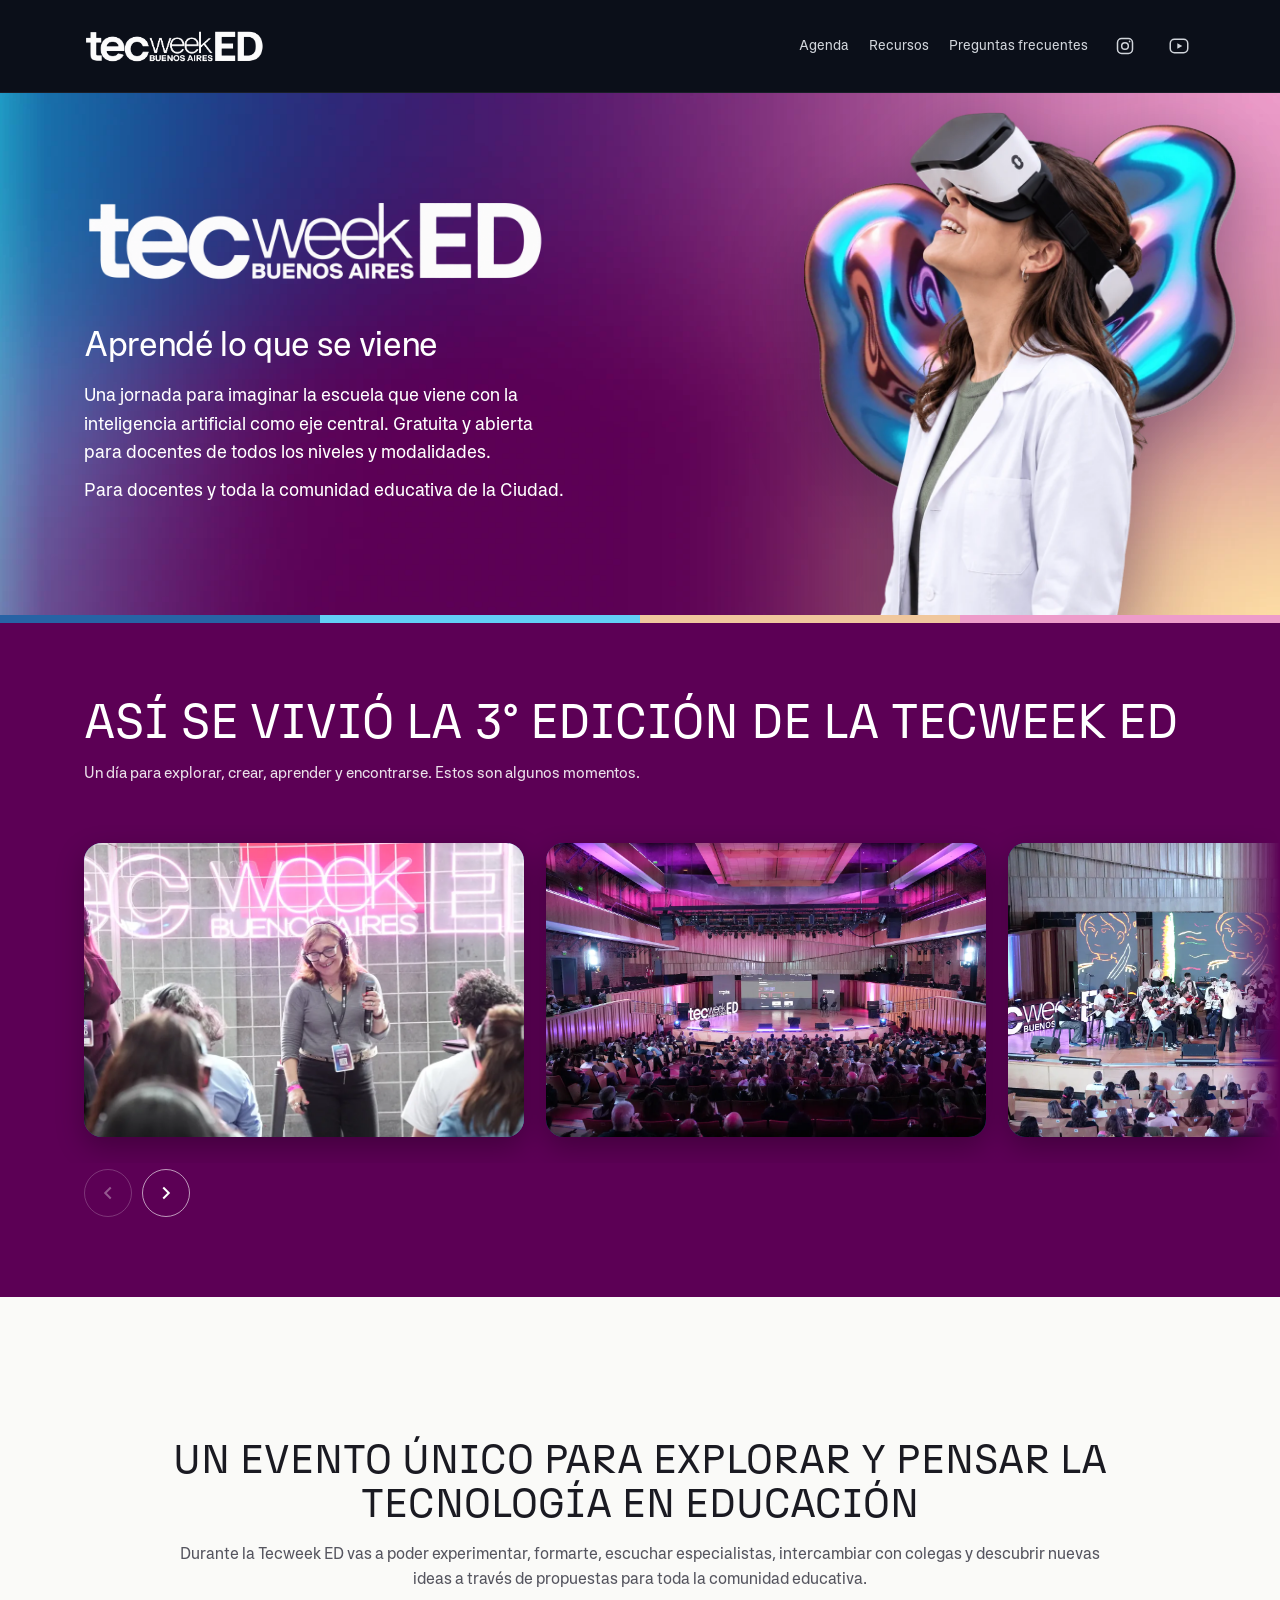
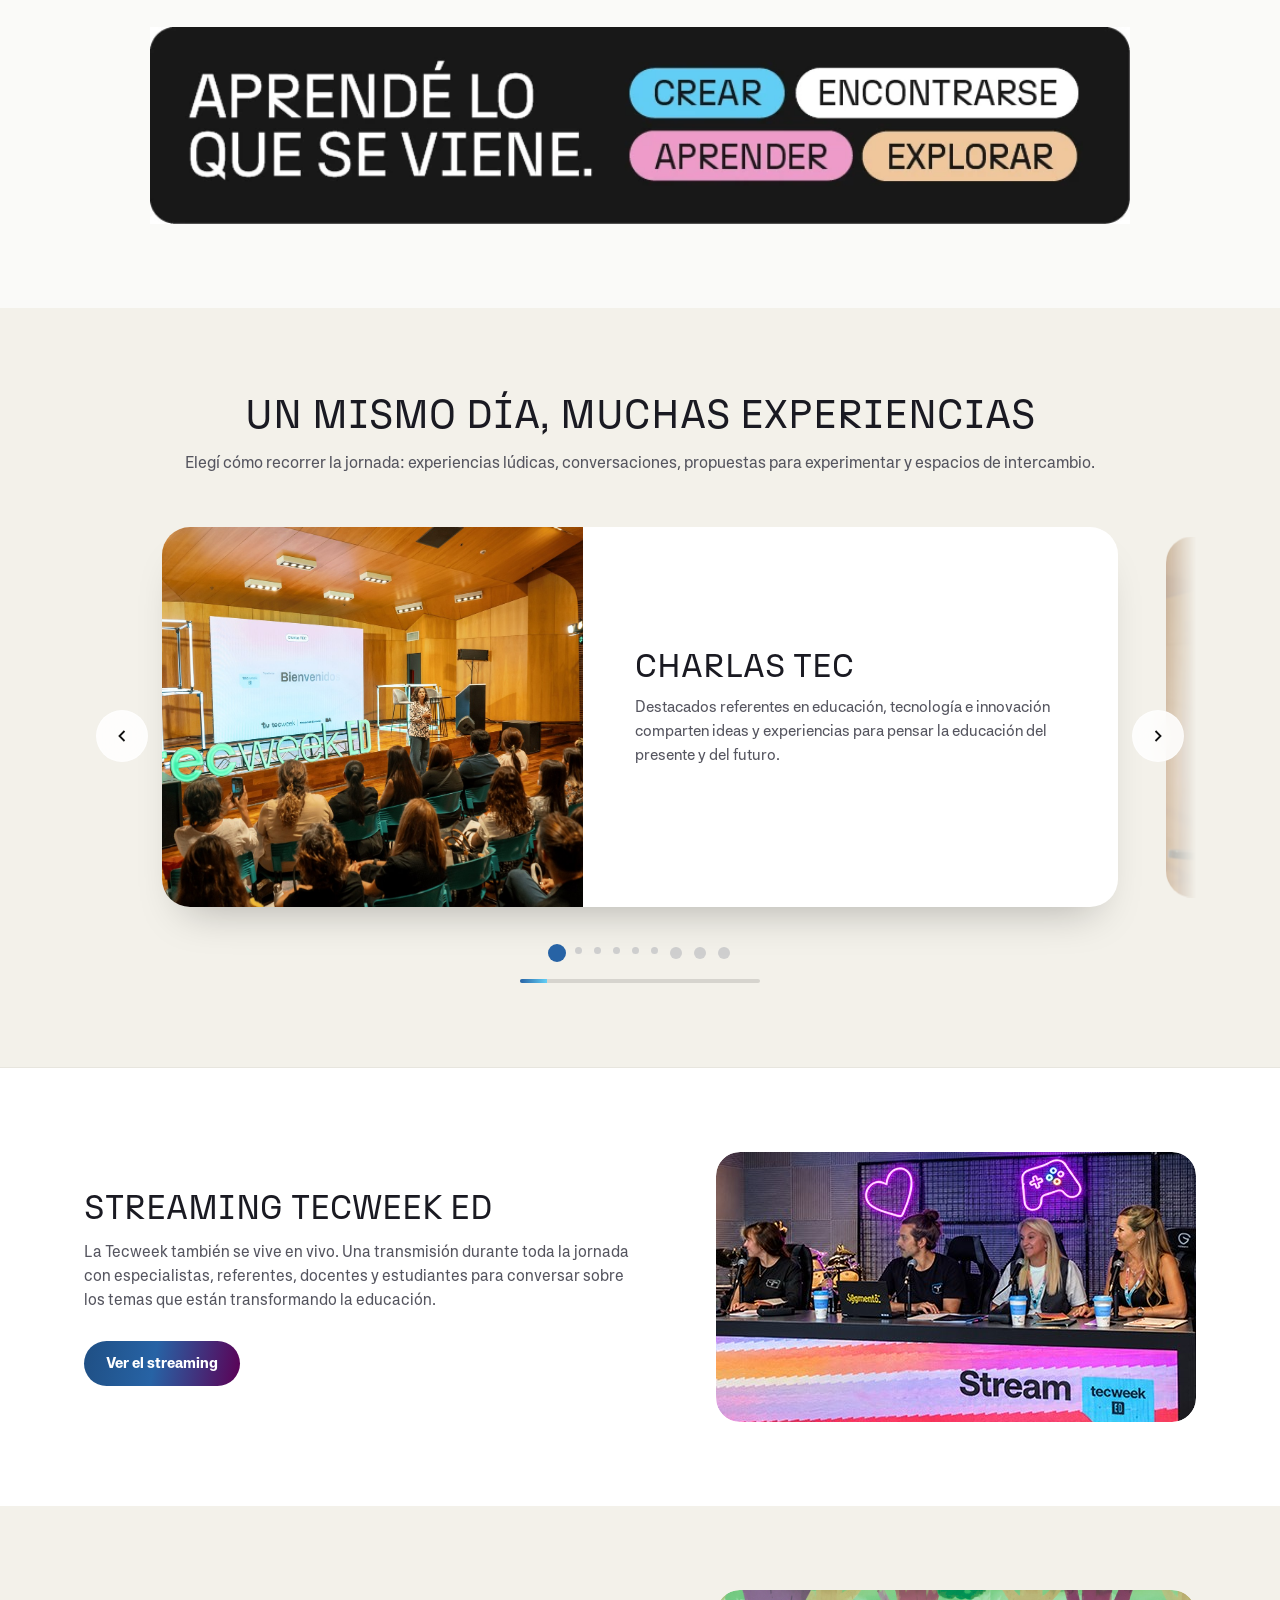
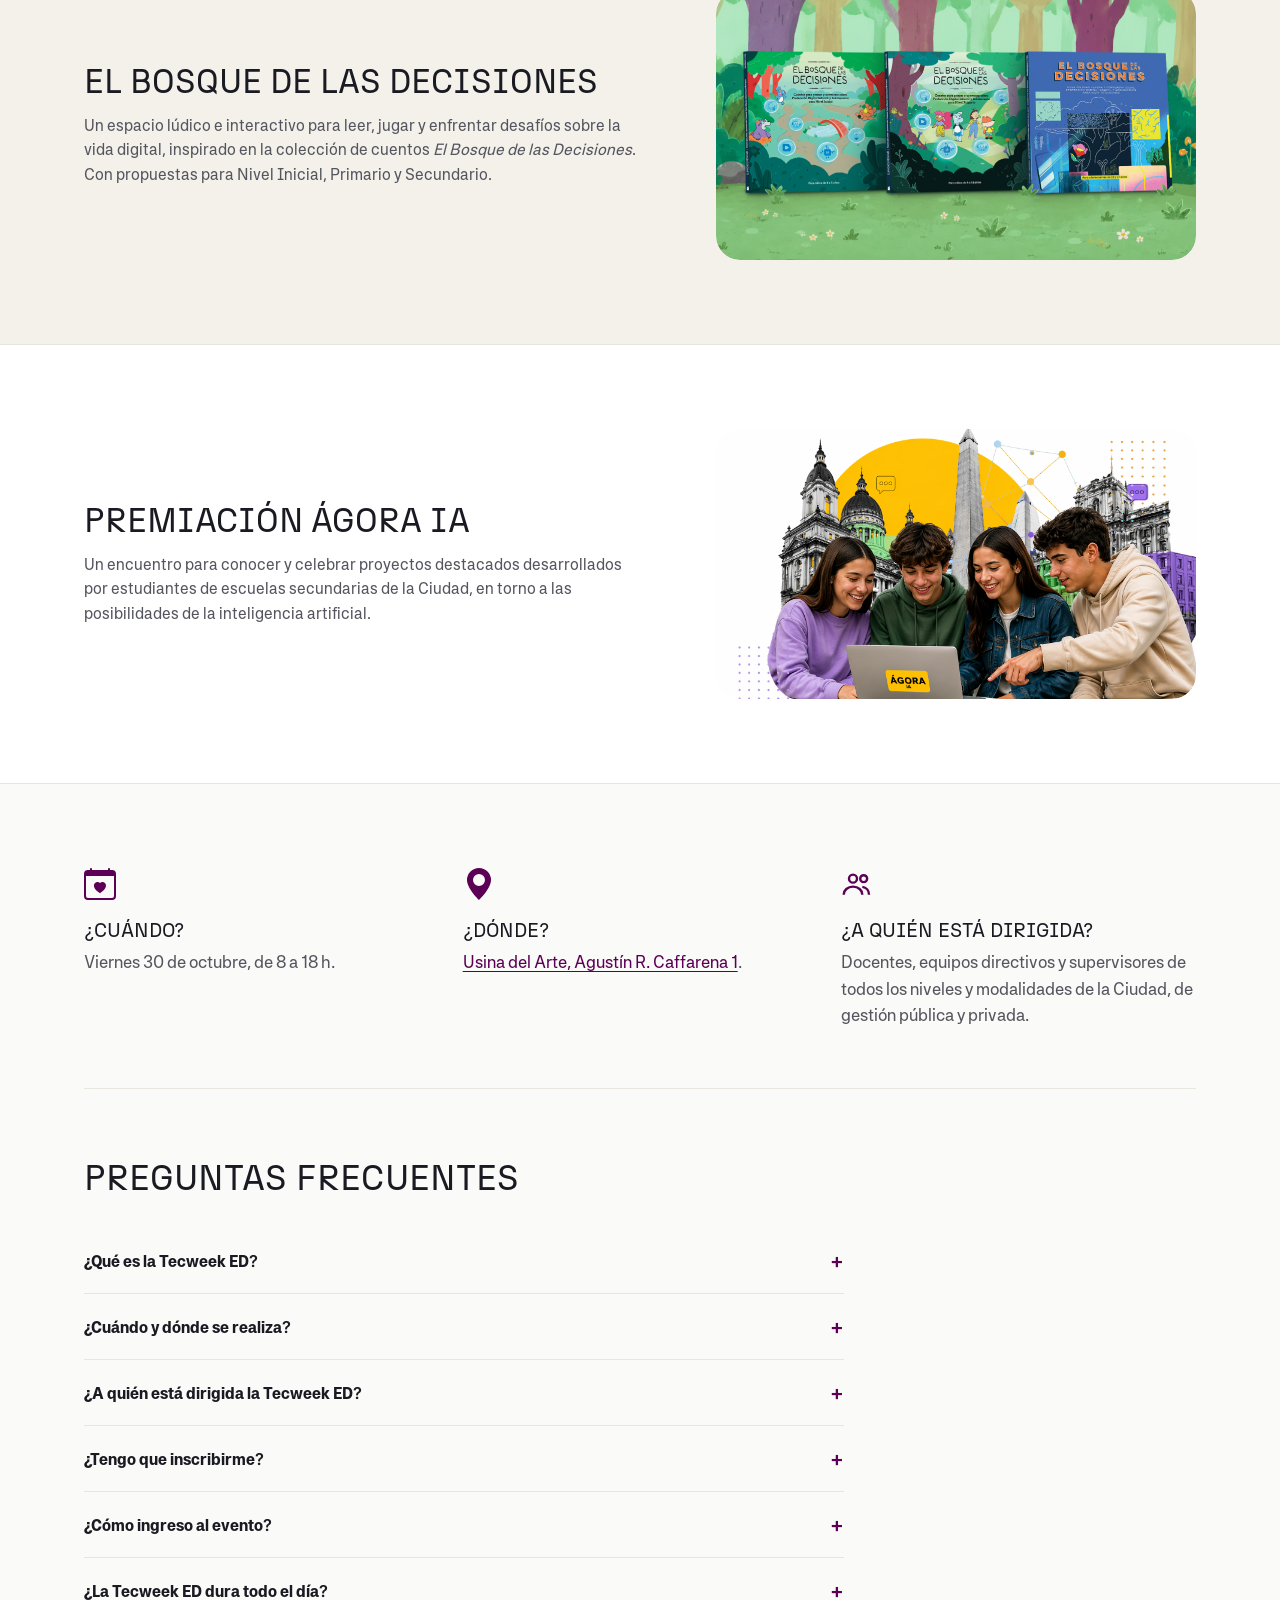
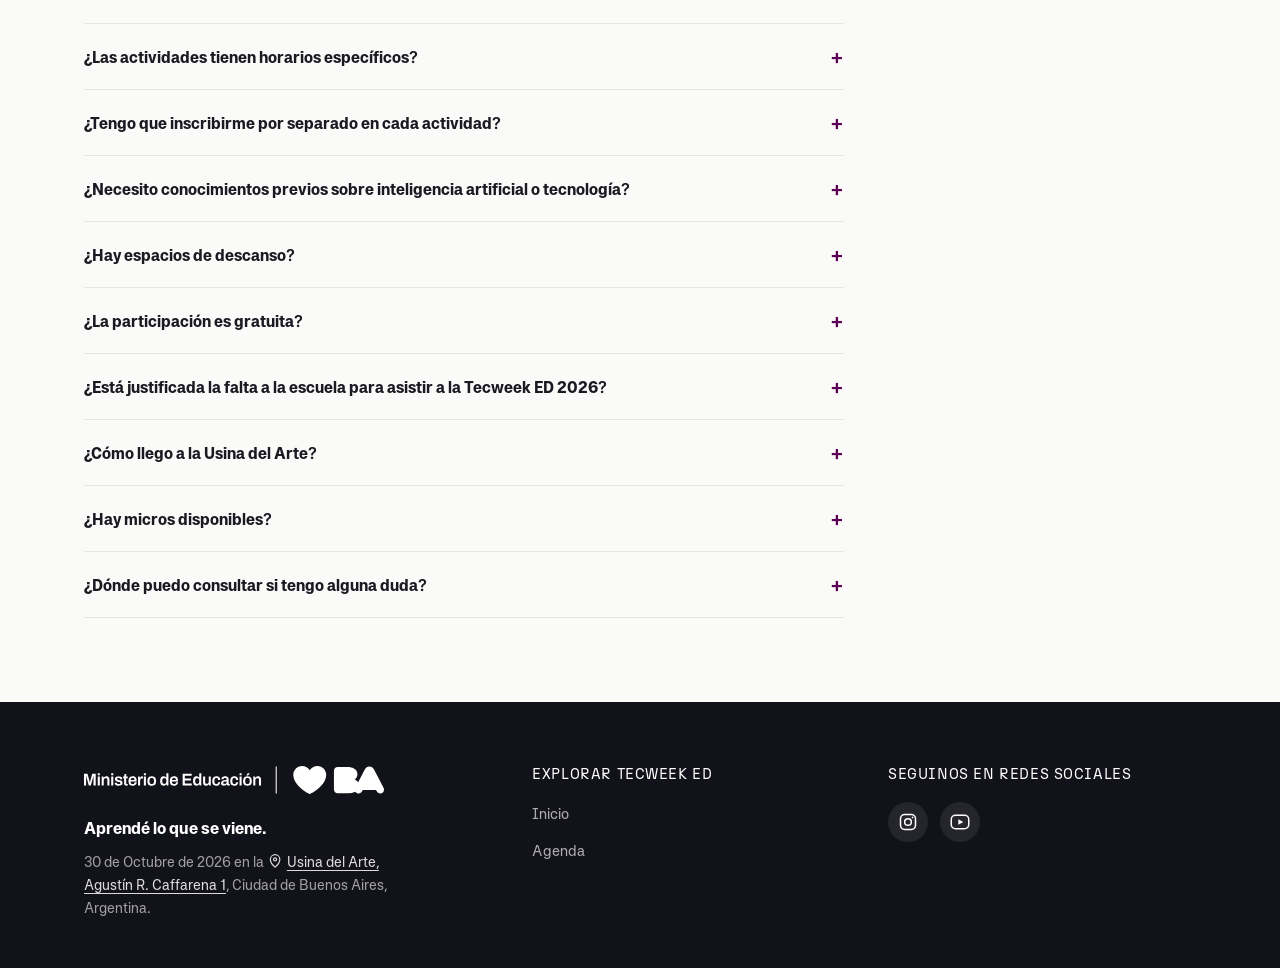
==== commit f1dfdb8e: "Add files via upload" ====
--- a/index.html
+++ b/index.html
@@ -28,6 +28,7 @@
 <meta name="twitter:image" content="https://tecweeked.bue.edu.ar/assets/hero-evento.png">
 
 <link rel="stylesheet" href="styles.css">
+<link rel="stylesheet" href="galeria.css">
 <link rel="preconnect" href="https://fonts.googleapis.com">
 <link rel="preconnect" href="https://fonts.gstatic.com" crossorigin>
 
@@ -232,7 +233,6 @@
       <a href="https://www.youtube.com/@EducacionDigitalBA" class="header-social link-hide-mobile" target="_blank" rel="noopener" aria-label="Mirá nuestros videos en YouTube">
         <svg class="icon" viewBox="0 0 24 24" fill="none" stroke="currentColor" stroke-width="1.8"><rect x="1.5" y="4" width="21" height="16" rx="5"/><path d="M10 8.7v6.6l6-3.3-6-3.3z" fill="currentColor" stroke="none"/></svg>
       </a>
-      <a href="https://script.google.com/a/macros/bue.edu.ar/s/AKfycbxxVTCqKhXD4bd1T97dSXKL-B5fesiy_dN_dC29YSe3BNbBQRSwX3jnNb3w070K2A/exec" class="btn btn-primary header-btn-white" target="_blank" rel="noopener">Inscribirme </a>
     </div>
 
     <button class="nav-toggle" id="navToggle" aria-label="Abrir menú" aria-expanded="false">
@@ -268,31 +268,6 @@
       <p class="hero-subtitle hero-subtitle-sub">
         Para docentes y toda la comunidad educativa de la Ciudad.
       </p>
-
-
-      <div class="hero-actions">
-        <a href="https://script.google.com/a/macros/bue.edu.ar/s/AKfycbxxVTCqKhXD4bd1T97dSXKL-B5fesiy_dN_dC29YSe3BNbBQRSwX3jnNb3w070K2A/exec" class="btn btn-solid btn-lg" target="_blank" rel="noopener">
-          Inscribirme
-        </a>
-        <a href="https://drive.google.com/file/d/1WtYV8rhqWvKG6lW0gy2pUSgYqkKh8dC3/view?usp=drive_link" class="btn btn-outline btn-lg" target="_blank" rel="noopener">
-          Ver agenda
-        </a>
-      </div>
-
-      <div class="hero-meta">
-        <span class="meta-item">
-          <span class="meta-icon meta-icon-violeta">
-            <svg class="icon" viewBox="0 0 16 16" fill="currentColor"><path fill-rule="evenodd" d="M4 .5a.5.5 0 0 0-1 0V1H2a2 2 0 0 0-2 2v11a2 2 0 0 0 2 2h12a2 2 0 0 0 2-2V3a2 2 0 0 0-2-2h-1V.5a.5.5 0 0 0-1 0V1H4zM1 14V4h14v10a1 1 0 0 1-1 1H2a1 1 0 0 1-1-1m7-6.507c1.664-1.711 5.825 1.283 0 5.132-5.825-3.85-1.664-6.843 0-5.132"/></svg>
-          </span>
-          <span>Viernes 30/10<br>8 a 18 h</span>
-        </span>
-        <a class="meta-item meta-item-link" href="https://maps.app.goo.gl/82i5AAPUUEQwPE1t6" target="_blank" rel="noopener">
-          <span class="meta-icon meta-icon-violeta">
-            <svg class="icon" viewBox="0 0 16 16" fill="currentColor"><path d="M8 16s6-5.686 6-10A6 6 0 0 0 2 6c0 4.314 6 10 6 10m0-7a3 3 0 1 1 0-6 3 3 0 0 1 0 6"/></svg>
-          </span>
-          <span>Usina del Arte<br><small>Agustín R. Caffarena 1, CABA</small></span>
-        </a>
-      </div>
     </div>
 
     <div class="hero-media">
@@ -304,39 +279,44 @@
   </div>
 
 
-  <div class="container countdown-wrap">
-    <div class="countdown" id="countdown" aria-live="polite">
-      <p class="countdown-kicker">Faltan</p>
-      <div class="countdown-grid">
-        <div class="countdown-item">
-          <span class="countdown-number" id="cd-days">00</span>
-          <span class="countdown-label">Días</span>
-        </div>
-        <span class="countdown-sep">:</span>
-        <div class="countdown-item">
-          <span class="countdown-number" id="cd-hours">00</span>
-          <span class="countdown-label">Horas</span>
-        </div>
-        <span class="countdown-sep">:</span>
-        <div class="countdown-item">
-          <span class="countdown-number" id="cd-minutes">00</span>
-          <span class="countdown-label">Minutos</span>
-        </div>
-        <span class="countdown-sep">:</span>
-        <div class="countdown-item">
-          <span class="countdown-number" id="cd-seconds">00</span>
-          <span class="countdown-label">Segundos</span>
-        </div>
-      </div>
-    </div>
-  </div>
-
-
 
   <div class="hero-bar" aria-hidden="true">
     <span class="bar-verde"></span><span class="bar-violeta"></span><span class="bar-turquesa"></span><span class="bar-naranja"></span><span class="bar-rosa"></span>
   </div>
 </section>
+
+
+<section class="gal" id="galeria" aria-labelledby="galTitulo"
+         data-total="8" data-carpeta="assets/galeria/" data-ext="webp" data-fotos="true">
+  <div class="container gal-head">
+    
+    <h2 id="galTitulo">Así se vivió la 3° edición de la Tecweek ED</h2>
+    <p class="gal-intro">Un día para explorar, crear, aprender y encontrarse. Estos son algunos momentos.</p>
+  </div>
+
+  <div class="gal-marquee">
+    <div class="gal-track" id="galTrack"></div>
+  </div>
+
+  <div class="container gal-foot">
+    <div class="gal-nav">
+      <button type="button" class="gal-arrow" id="galPrev" aria-label="Fotos anteriores"><svg viewBox="0 0 24 24" fill="none" stroke="currentColor" stroke-width="2.2" aria-hidden="true"><path d="M15 18l-6-6 6-6"/></svg></button>
+      <button type="button" class="gal-arrow" id="galNext" aria-label="Fotos siguientes"><svg viewBox="0 0 24 24" fill="none" stroke="currentColor" stroke-width="2.2" aria-hidden="true"><path d="M9 6l6 6-6 6"/></svg></button>
+    </div>
+    <!-- Cuando esté el álbum completo: sacar "hidden" y poner el link real en href. -->
+    <a href="#" class="btn btn-outline-claro" target="_blank" rel="noopener" hidden>Ver todas las fotos</a>
+  </div>
+</section>
+
+<dialog class="gal-lightbox" id="galLightbox" aria-label="Foto ampliada">
+  <img src="" alt="">
+  <div class="gal-lb-bar">
+    <button type="button" class="gal-lb-btn" data-gal-prev aria-label="Foto anterior">&#8592;</button>
+    <span class="gal-lb-count" aria-live="polite"></span>
+    <button type="button" class="gal-lb-btn" data-gal-next aria-label="Foto siguiente">&#8594;</button>
+    <button type="button" class="gal-lb-btn" data-gal-close aria-label="Cerrar">&#10005;</button>
+  </div>
+</dialog>
 
 
 <section class="section ejes">
@@ -802,7 +782,6 @@
       <h3 class="footer-heading">Explorar Tecweek ED</h3>
       <ul class="footer-links">
         <li><a href="#top">Inicio</a></li>
-        <li><a href="https://script.google.com/a/macros/bue.edu.ar/s/AKfycbxxVTCqKhXD4bd1T97dSXKL-B5fesiy_dN_dC29YSe3BNbBQRSwX3jnNb3w070K2A/exec" target="_blank" rel="noopener">Inscribirme</a></li>
         <li><a href="https://drive.google.com/file/d/1WtYV8rhqWvKG6lW0gy2pUSgYqkKh8dC3/view?usp=drive_link" target="_blank" rel="noopener">Agenda</a></li>
       </ul>
     </div>
@@ -823,5 +802,6 @@
 </footer>
 
 <script src="script.js"></script>
+<script src="galeria.js" defer></script>
 </body>
 </html>
--- a/styles.css
+++ b/styles.css
@@ -1682,6 +1682,24 @@
    la tarjeta seguiría viéndose: el "display:flex" de arriba tiene la misma prioridad que
    la regla [hidden] del navegador y, al venir después en la hoja de estilos, gana. */
 .recurso-card[hidden] { display: none; }
+/* Miniatura de portada: ocupa el ancho de la tarjeta, arriba de todo, y lleva al mismo
+   material que el botón (por eso se oculta a lectores de pantalla y del tabulador). */
+.recurso-thumb {
+  display: block;
+  margin: -26px -24px 6px;
+  border-radius: var(--radius) var(--radius) 0 0;
+  overflow: hidden;
+  aspect-ratio: 16 / 9;
+  background: var(--oscuro);
+}
+.recurso-thumb img {
+  display: block;
+  width: 100%;
+  height: 100%;
+  object-fit: cover;
+  transition: transform .25s ease;
+}
+.recurso-thumb:hover img { transform: scale(1.03); }
 .recurso-card h3 { font-size: 1.1rem; line-height: 1.3; }
 .recurso-meta {
   font-size: 0.8rem;
--- a/galeria.css
+++ b/galeria.css
@@ -0,0 +1,120 @@
+/* ===== Galería "Así se vivió la Tecweek ED" (carrusel con flechas) ===== */
+
+/* Barra de colores de la marca, pegada al borde de abajo del hero (entre el hero y la galería).
+   La barra ya está en el HTML del hero (.hero-bar) pero no tenía alto, por eso no se veía.
+   Se oculta el tramo violeta (se confundía con el fondo de la galería): quedan 4 colores. */
+.hero { overflow: hidden; }   /* la foto de la docente y su sombra no se pasan del borde del hero */
+.hero-bar { position: absolute; left: 0; right: 0; bottom: 0; height: 8px; z-index: 2; }
+.hero-bar .bar-violeta { display: none; }
+
+.gal {
+  --gal-gap: 22px;
+  background: var(--violeta, #5C0055);
+  color: #fff;
+  padding: 72px 0 80px;
+  overflow: hidden;
+}
+.gal-head { margin-bottom: 40px; }
+.gal-kicker {
+  margin: 0 0 10px;
+  font-size: .8rem;
+  font-weight: 700;
+  letter-spacing: .14em;
+  text-transform: uppercase;
+  color: var(--turquesa, #62CFF6);
+}
+.gal h2 { font-size: clamp(1.9rem, 4.4vw, 3rem); color: #fff; margin-bottom: 14px; }
+.gal-intro { max-width: 560px; line-height: 1.5; color: rgba(255,255,255,.88); }
+
+/* Carrusel: scroll horizontal con ajuste a cada foto; se mueve con las flechas o deslizando. */
+.gal-marquee {
+  overflow-x: auto;
+  scroll-snap-type: x mandatory;
+  scrollbar-width: none;
+  -webkit-overflow-scrolling: touch;
+  -webkit-mask-image: linear-gradient(90deg, transparent, #000 4%, #000 96%, transparent);
+          mask-image: linear-gradient(90deg, transparent, #000 4%, #000 96%, transparent);
+}
+.gal-marquee::-webkit-scrollbar { display: none; }
+.gal-track {
+  display: flex;
+  gap: var(--gal-gap);
+  width: max-content;
+  /* la primera foto arranca alineada con el título */
+  padding: 18px max(24px, calc((100vw - var(--container, 1160px)) / 2 + 24px)) 26px;
+}
+
+.gal-item {
+  flex: 0 0 auto;
+  width: 440px;
+  aspect-ratio: 3 / 2;
+  border-radius: var(--radius, 18px);
+  overflow: hidden;
+  position: relative;
+  display: flex;
+  align-items: flex-end;
+  padding: 0;
+  border: 0;
+  color: #fff;
+  background: var(--verde, #2763A5);
+  box-shadow: 0 10px 28px rgba(0,0,0,.28);
+  scroll-snap-align: center;
+}
+button.gal-item { cursor: zoom-in; font: inherit; }
+button.gal-item:focus-visible { outline: 3px solid var(--turquesa, #62CFF6); outline-offset: 3px; }
+.gal-item img {
+  display: block;
+  width: 100%;
+  height: 100%;
+  object-fit: cover;
+  transition: transform .35s ease;
+}
+button.gal-item:hover img { transform: scale(1.05); }
+
+/* Cuadros de ejemplo, mientras no estén las fotos reales (data-fotos="false") */
+.gal-item--ph { padding: 14px; font-weight: 700; }
+.gal-item--ph:nth-child(3n+1) { background: linear-gradient(135deg, var(--verde, #2763A5), var(--turquesa, #62CFF6)); }
+.gal-item--ph:nth-child(3n+2) { background: linear-gradient(135deg, #8a2a7a, var(--rosa, #EE9CCA)); }
+.gal-item--ph:nth-child(3n)   { background: linear-gradient(135deg, #b46a3c, var(--naranja, #F0C79D)); }
+
+.gal-foot { margin-top: 6px; display: flex; flex-wrap: wrap; align-items: center; gap: 14px; }
+.gal-foot [hidden] { display: none !important; }
+.gal-nav { display: flex; gap: 10px; }
+.gal-arrow {
+  display: grid; place-items: center; width: 48px; height: 48px; padding: 0;
+  cursor: pointer; color: #fff; background: transparent;
+  border: 1.5px solid rgba(255,255,255,.6); border-radius: 50%;
+  transition: background .2s, color .2s, border-color .2s;
+}
+.gal-arrow svg { width: 22px; height: 22px; }
+.gal-arrow:hover:not(:disabled) { background: #fff; color: var(--violeta, #5C0055); border-color: #fff; }
+.gal-arrow:focus-visible { outline: 3px solid var(--turquesa, #62CFF6); outline-offset: 3px; }
+.gal-arrow:disabled { opacity: .35; cursor: default; }
+
+/* Foto ampliada */
+.gal-lightbox {
+  width: min(94vw, 1100px);
+  max-height: 92vh;
+  padding: 0;
+  border: 0;
+  border-radius: var(--radius, 18px);
+  background: var(--oscuro, #12121A);
+  color: #fff;
+  overflow: hidden;
+}
+.gal-lightbox::backdrop { background: rgba(18, 18, 26, .86); }
+.gal-lightbox img { display: block; width: 100%; max-height: 82vh; object-fit: contain; background: #000; }
+.gal-lb-bar { display: flex; align-items: center; justify-content: space-between; gap: 12px; padding: 10px 14px; }
+.gal-lb-count { font-size: .85rem; color: rgba(255,255,255,.8); }
+.gal-lb-btn {
+  font: inherit; font-size: 1.1rem; line-height: 1; cursor: pointer;
+  color: #fff; background: rgba(255,255,255,.12); border: 0; border-radius: 99px;
+  width: 42px; height: 42px;
+}
+.gal-lb-btn:hover { background: rgba(255,255,255,.26); }
+.gal-lb-btn:focus-visible { outline: 3px solid var(--turquesa, #62CFF6); outline-offset: 2px; }
+
+@media (max-width: 600px) {
+  .gal { --gal-gap: 14px; padding: 52px 0 60px; }
+  .gal-item { width: 300px; }
+}
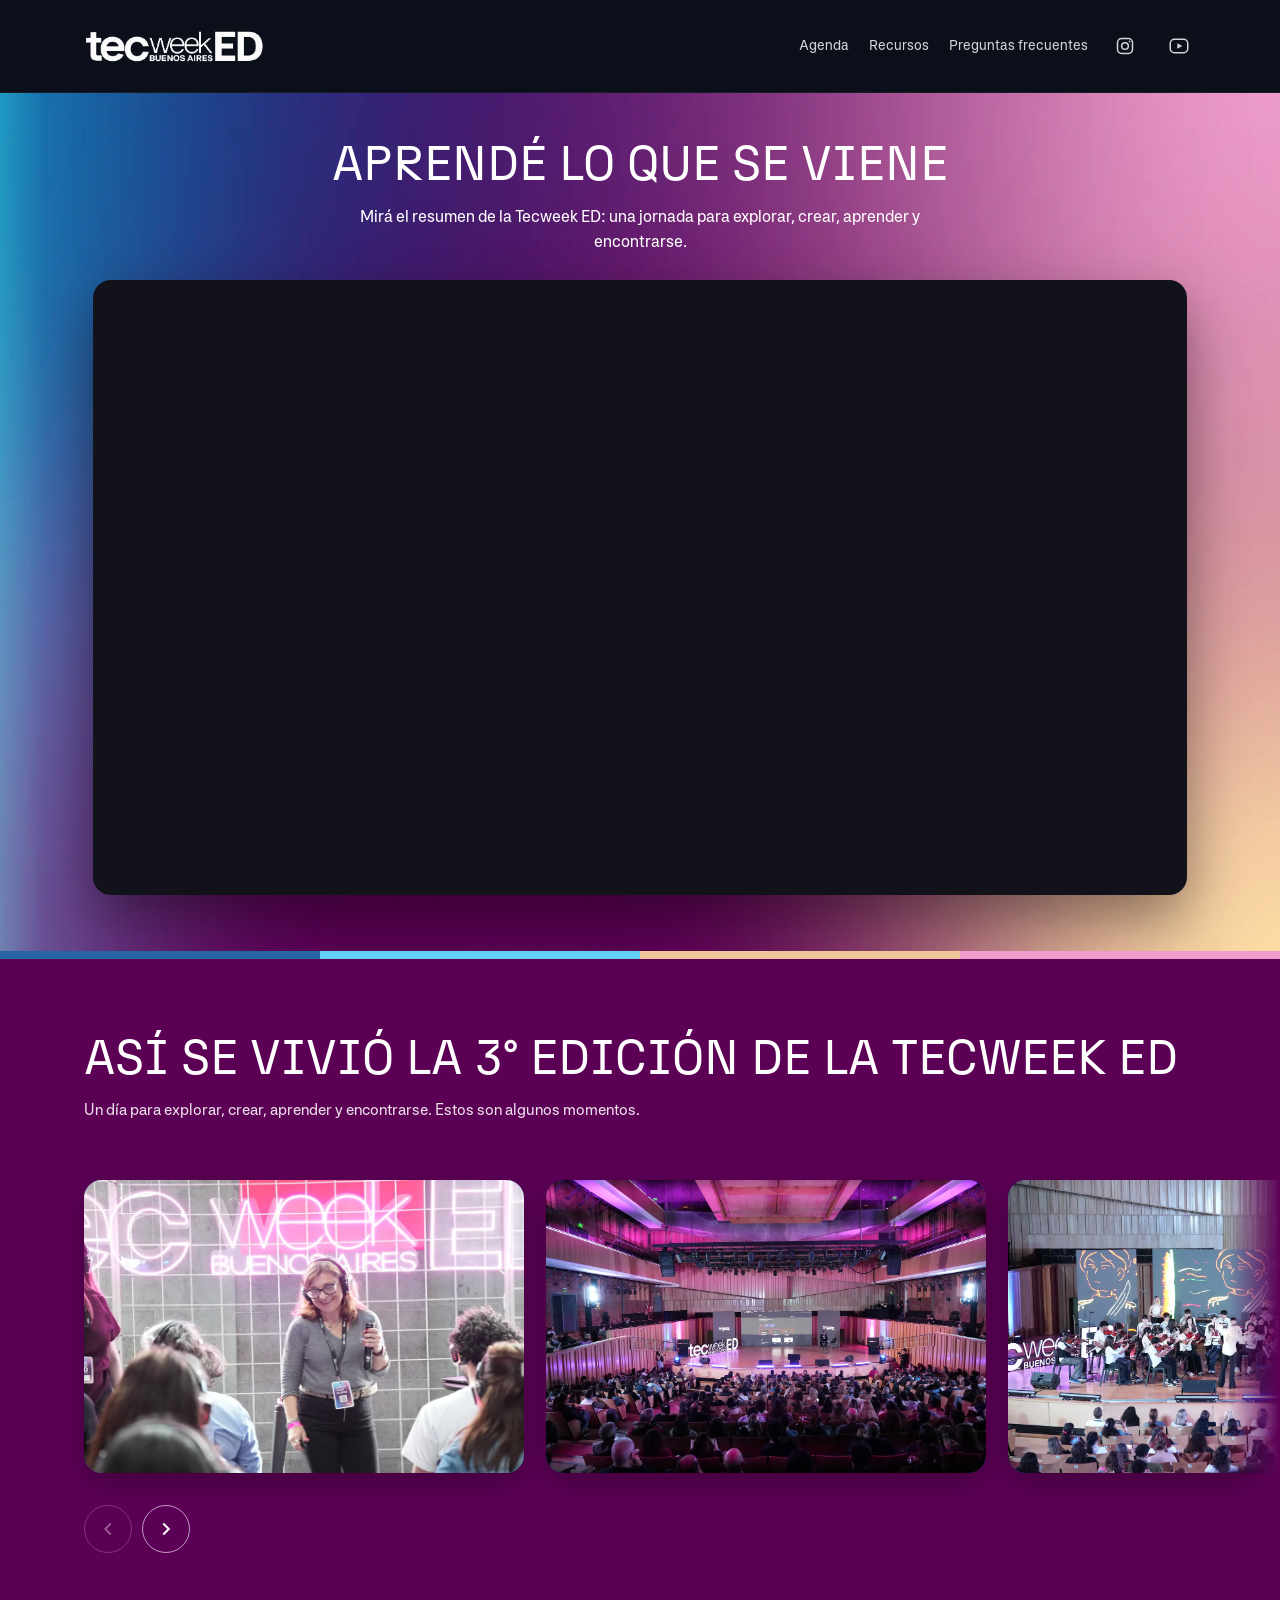
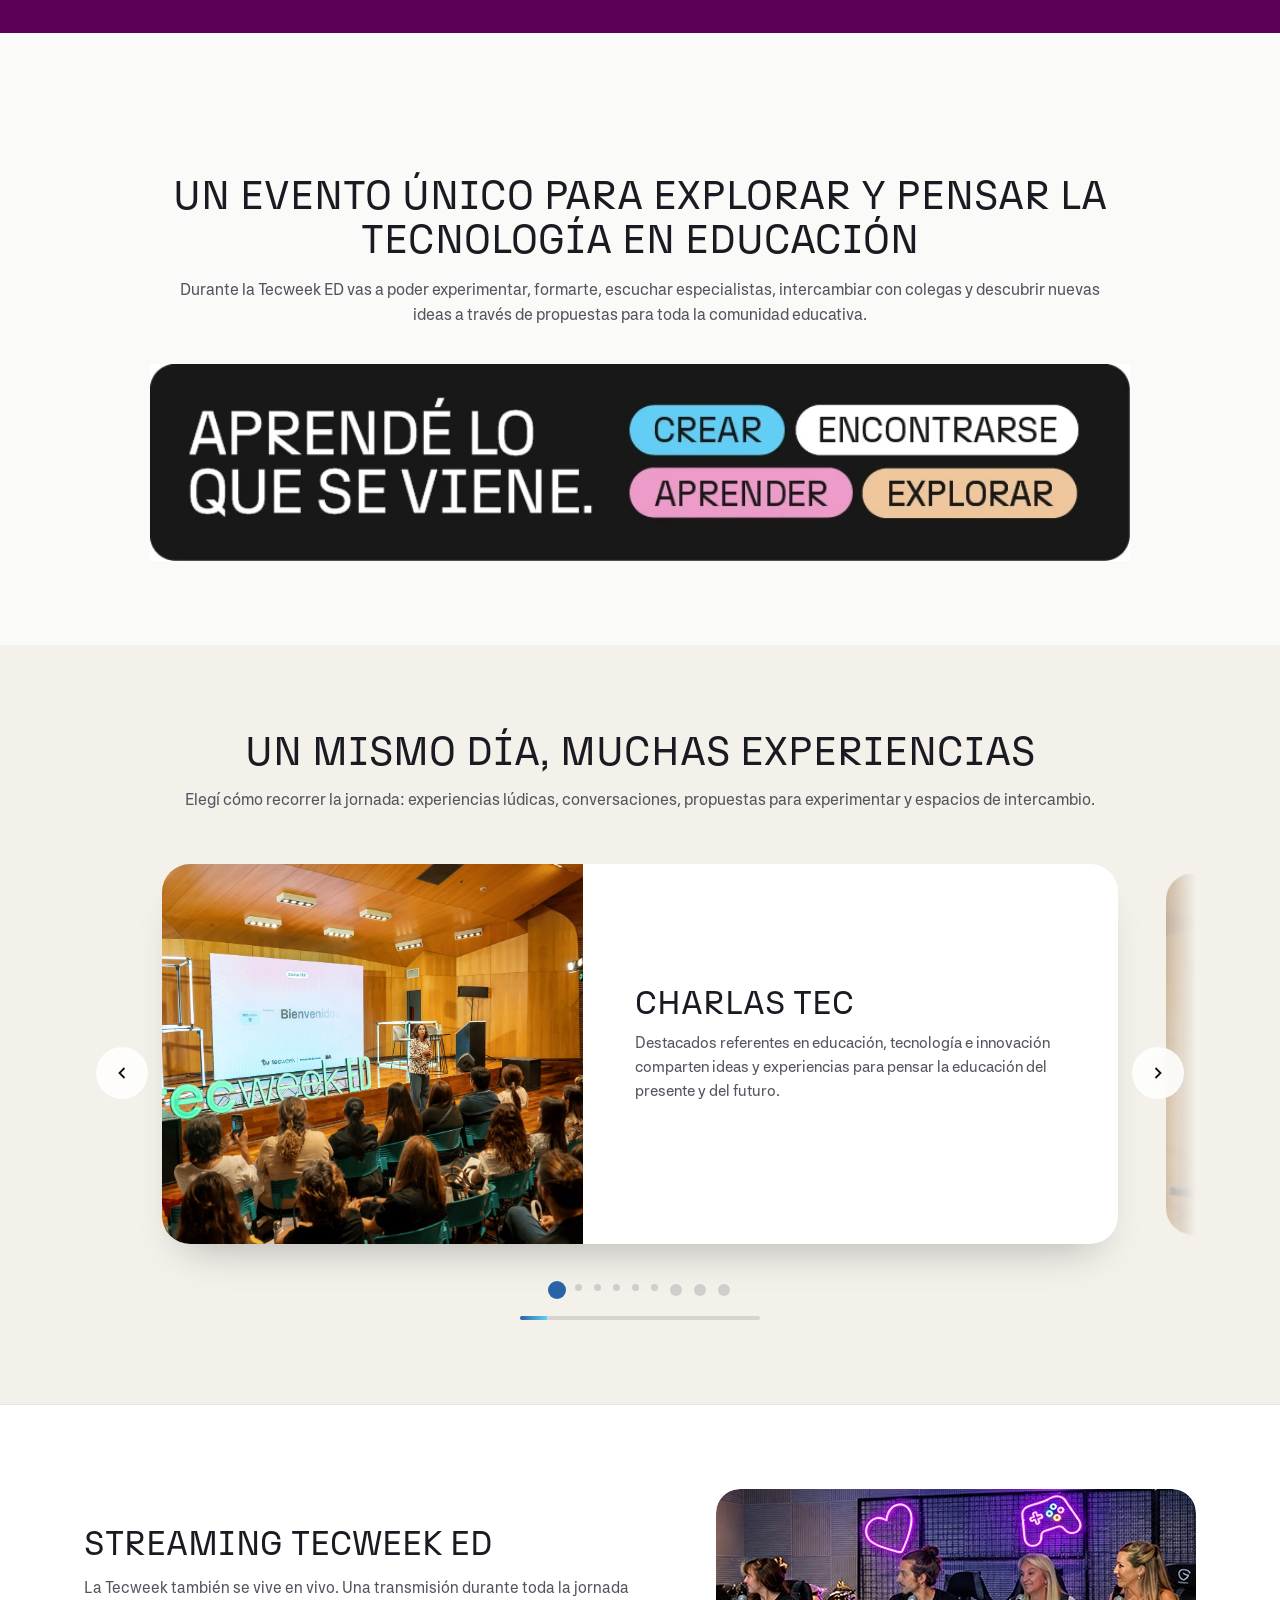
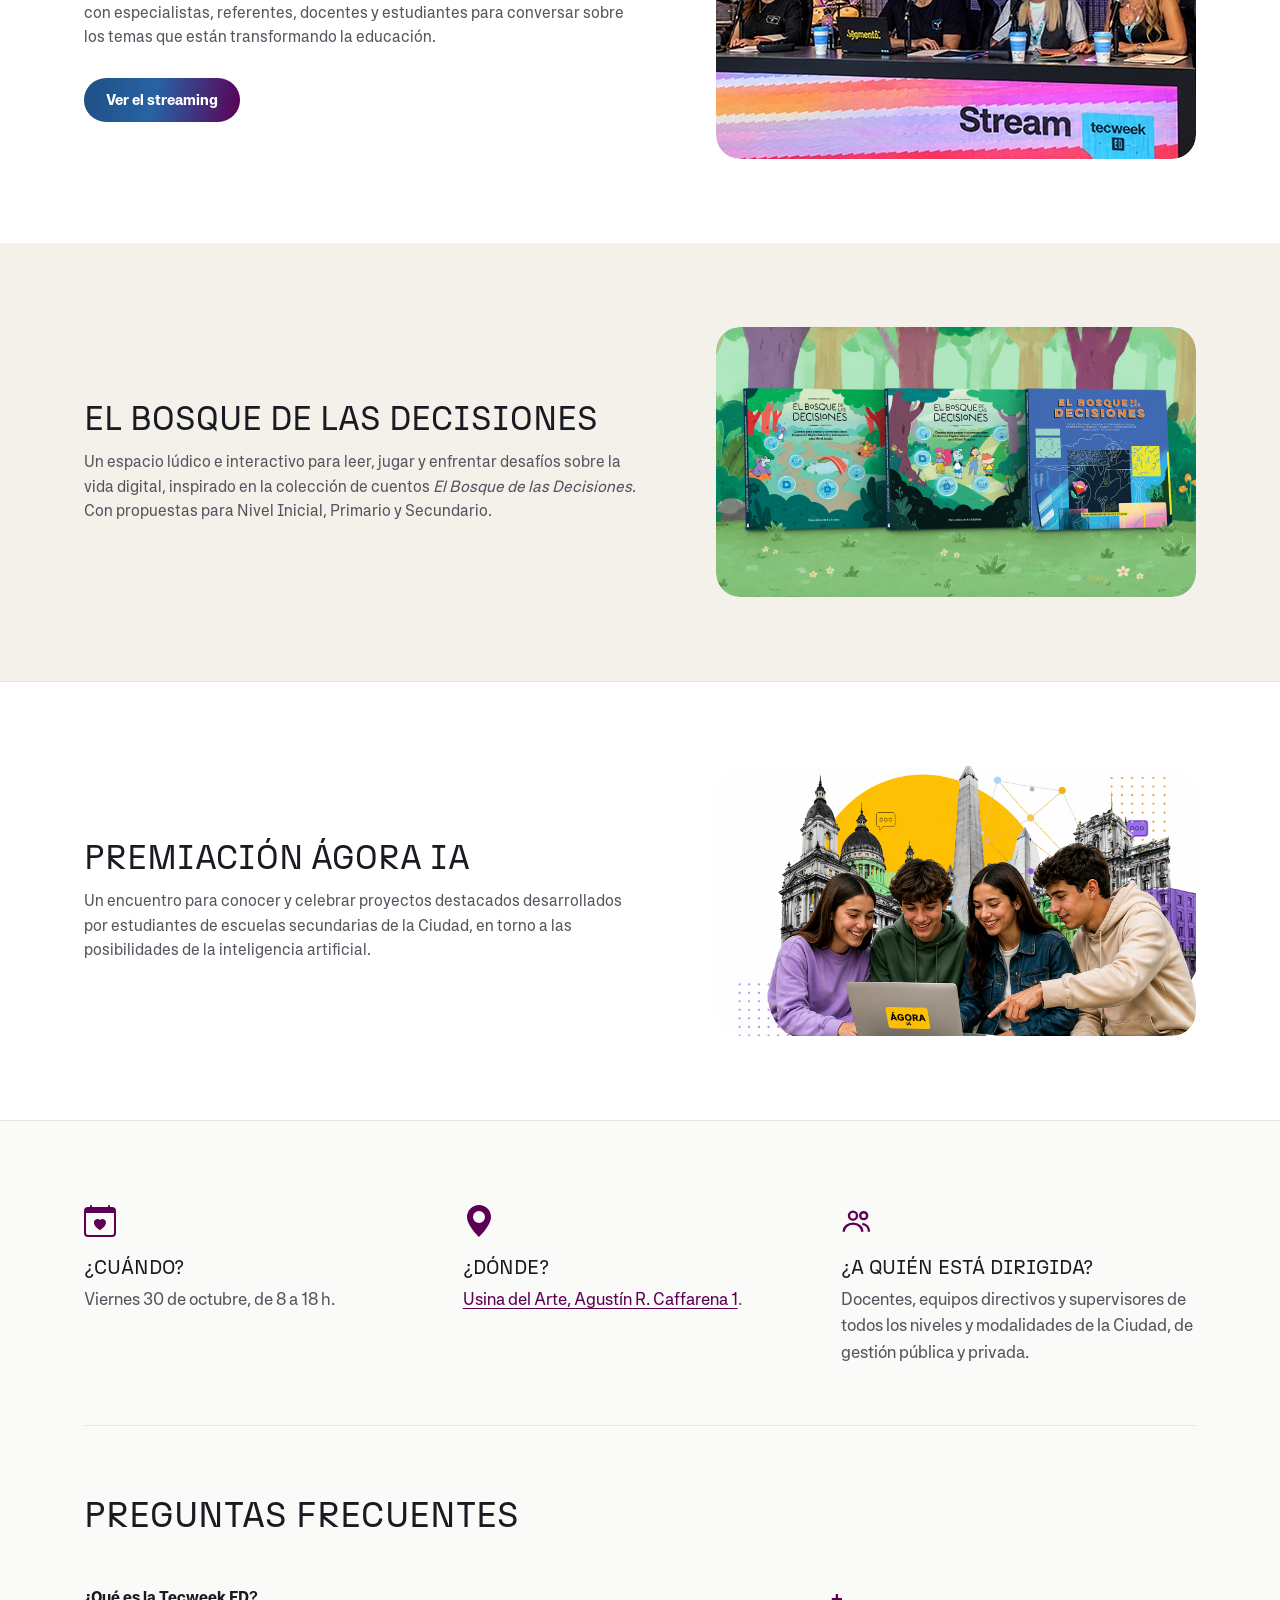
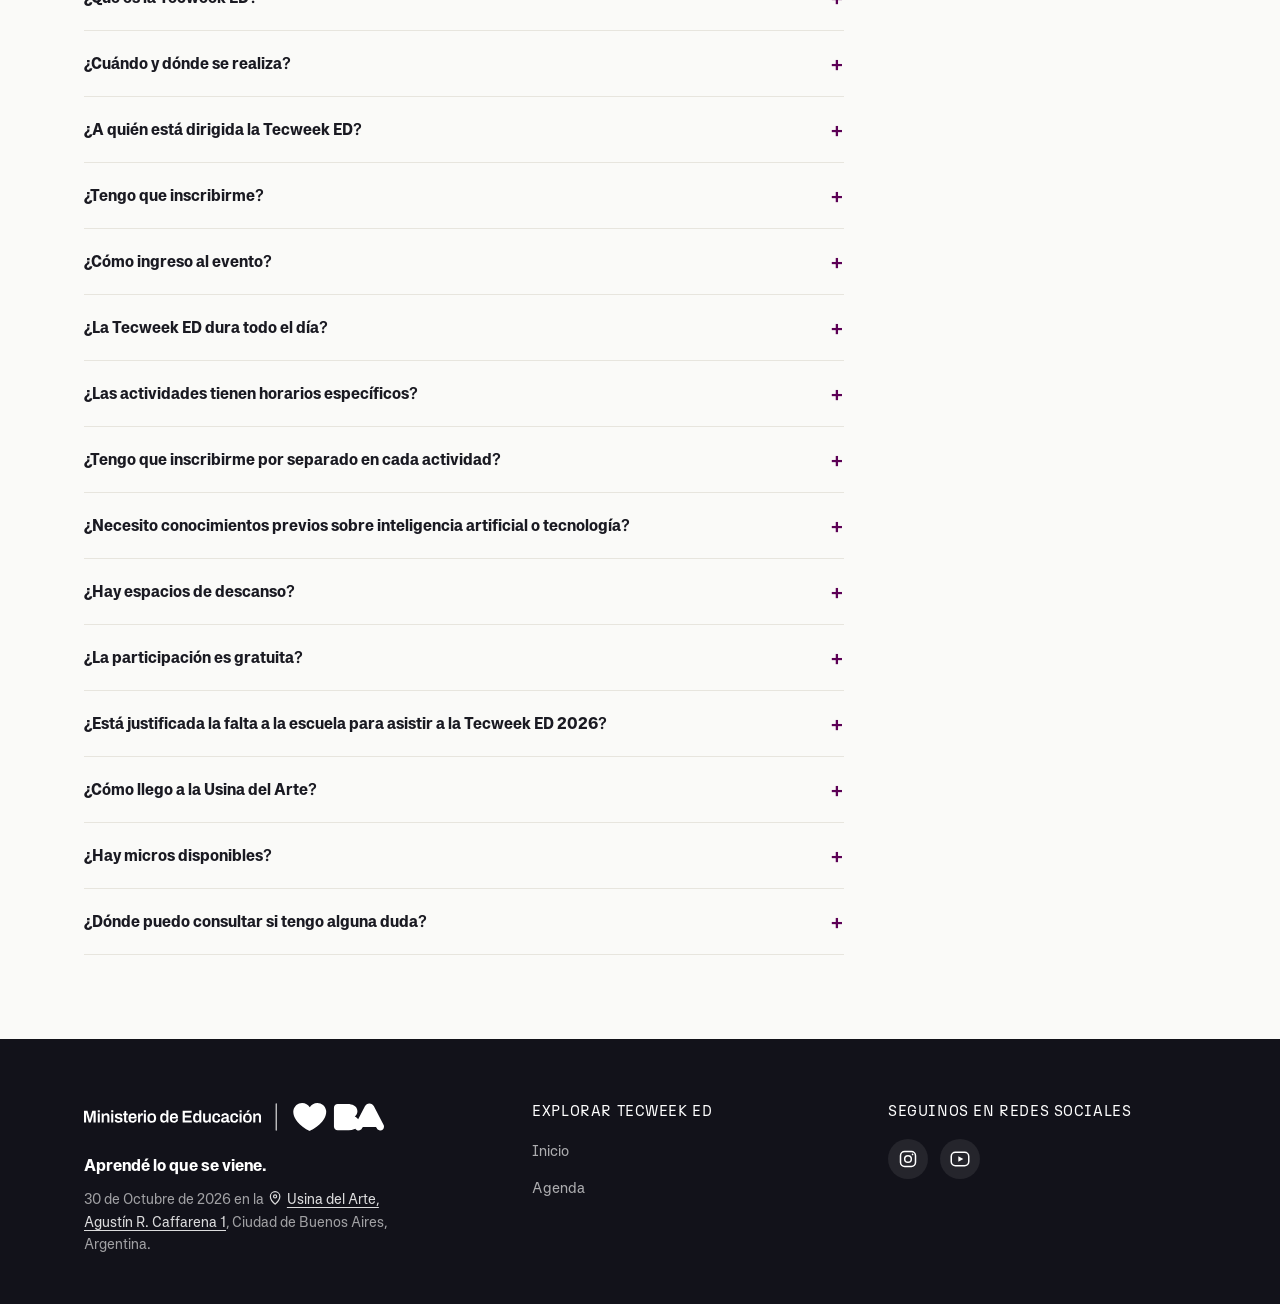
==== commit 63f78257: "Add files via upload" ====
--- a/index.html
+++ b/index.html
@@ -256,29 +256,17 @@
 </header>
 
 
-<section class="hero" id="top">
-
-  <div class="container hero-inner">
-    <div class="hero-copy">
-      <img src="assets/tec-logo1.png" alt="Tecweek ED Buenos Aires" class="hero-logo-big">
-      <h1 class="hero-title">Aprendé lo que se viene</h1>
-      <p class="hero-subtitle">
-        Una jornada para imaginar la escuela que viene con la inteligencia artificial como eje central. Gratuita y abierta para docentes de todos los niveles y modalidades.
-      </p>
-      <p class="hero-subtitle hero-subtitle-sub">
-        Para docentes y toda la comunidad educativa de la Ciudad.
-      </p>
-    </div>
-
-    <div class="hero-media">
-      <picture>
-        <source srcset="assets/docente.webp" type="image/webp">
-        <img src="assets/docente.png" width="900" height="1067" alt="Una docente con guardapolvo mirando hacia arriba mientras usa un visor de realidad virtual" class="hero-photo">
-      </picture>
-    </div>
-  </div>
-
-
+<section class="hero hero--video" id="top">
+
+  <div class="container hero-vid">
+    <h1 class="hero-title">Aprendé lo que se viene</h1>
+    <p class="hero-subtitle hero-vid-sub">Mirá el resumen de la Tecweek ED: una jornada para explorar, crear, aprender y encontrarse.</p>
+
+    <!-- Video del resumen (YouTube). Para cambiarlo: reemplazar el ID después de /embed/ (y el título). -->
+    <div class="hero-video">
+      <iframe src="https://www.youtube.com/embed/Nbe7848zrR4?si=gqfwTKN3gb2xgQv1" title="Resumen de la Tecweek ED" loading="lazy" frameborder="0" allow="accelerometer; autoplay; clipboard-write; encrypted-media; gyroscope; picture-in-picture; web-share" referrerpolicy="strict-origin-when-cross-origin" allowfullscreen></iframe>
+    </div>
+  </div>
 
   <div class="hero-bar" aria-hidden="true">
     <span class="bar-verde"></span><span class="bar-violeta"></span><span class="bar-turquesa"></span><span class="bar-naranja"></span><span class="bar-rosa"></span>
--- a/galeria.css
+++ b/galeria.css
@@ -118,3 +118,28 @@
   .gal { --gal-gap: 14px; padding: 52px 0 60px; }
   .gal-item { width: 300px; }
 }
+
+
+/* ===== Hero con video (resumen del evento) ===== */
+.hero--video { padding: 44px 0 64px; }
+.hero-vid { display: flex; flex-direction: column; align-items: center; text-align: center; }
+.hero--video .hero-title { margin-bottom: 14px; font-family: var(--font-display); text-transform: uppercase; letter-spacing: 0; line-height: 1.1; font-size: clamp(1.9rem, 4.4vw, 3rem); }  /* igual al título de la galería (.gal h2) */
+.hero-vid-sub { max-width: 620px; margin: 0 auto 26px; font-size: 1.05rem; }
+
+.hero-video {
+  position: relative;
+  /* grande, pero que en una notebook entre completo en la primera pantalla */
+  width: min(1112px, 100%, max(720px, calc((100vh - 285px) * 16 / 9)));
+  aspect-ratio: 16 / 9;
+  border-radius: var(--radius, 18px);
+  overflow: hidden;
+  background: #12121A;
+  box-shadow: 0 24px 56px rgba(0,0,0,.4);
+}
+.hero-video iframe { position: absolute; inset: 0; width: 100%; height: 100%; border: 0; display: block; }
+
+@media (max-width: 600px) {
+  .hero--video { padding: 40px 0 52px; }
+  .hero-vid-sub { font-size: .98rem; margin-bottom: 20px; }
+  .hero-video { border-radius: 14px; }
+}
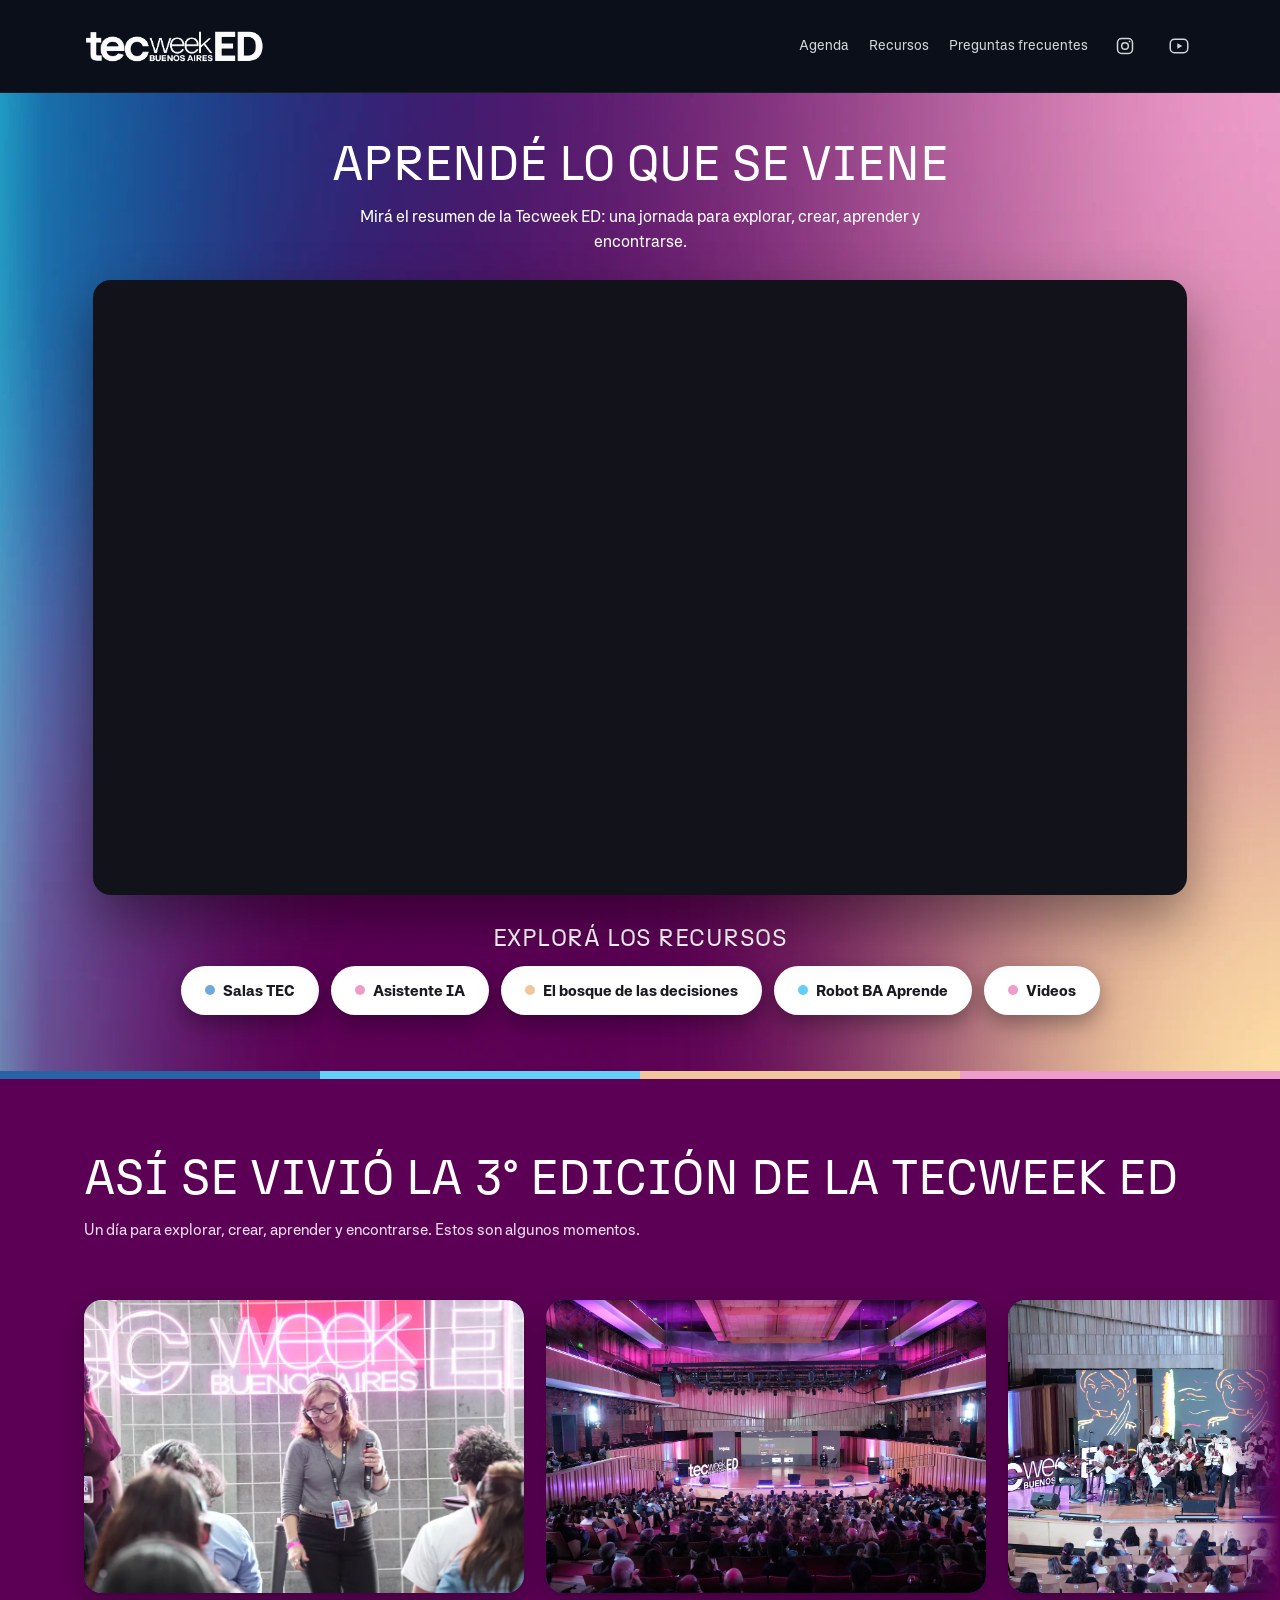
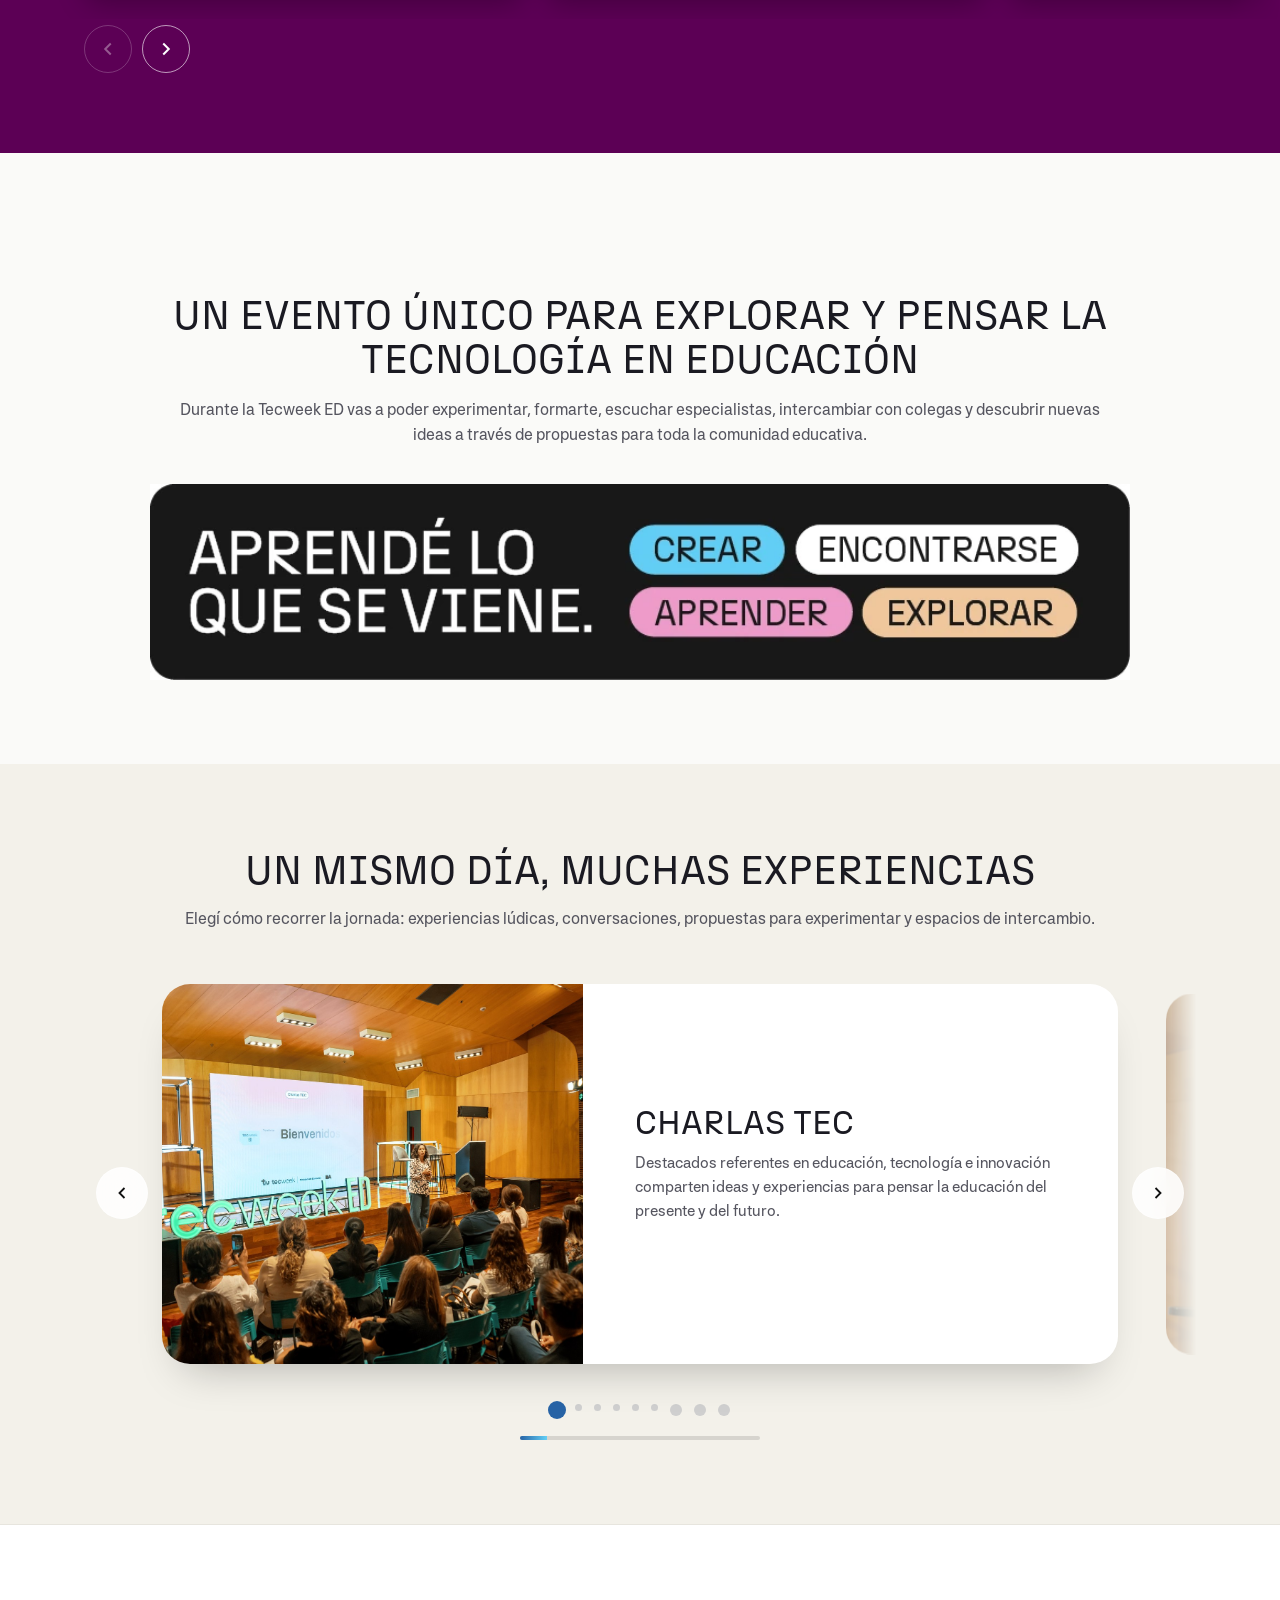
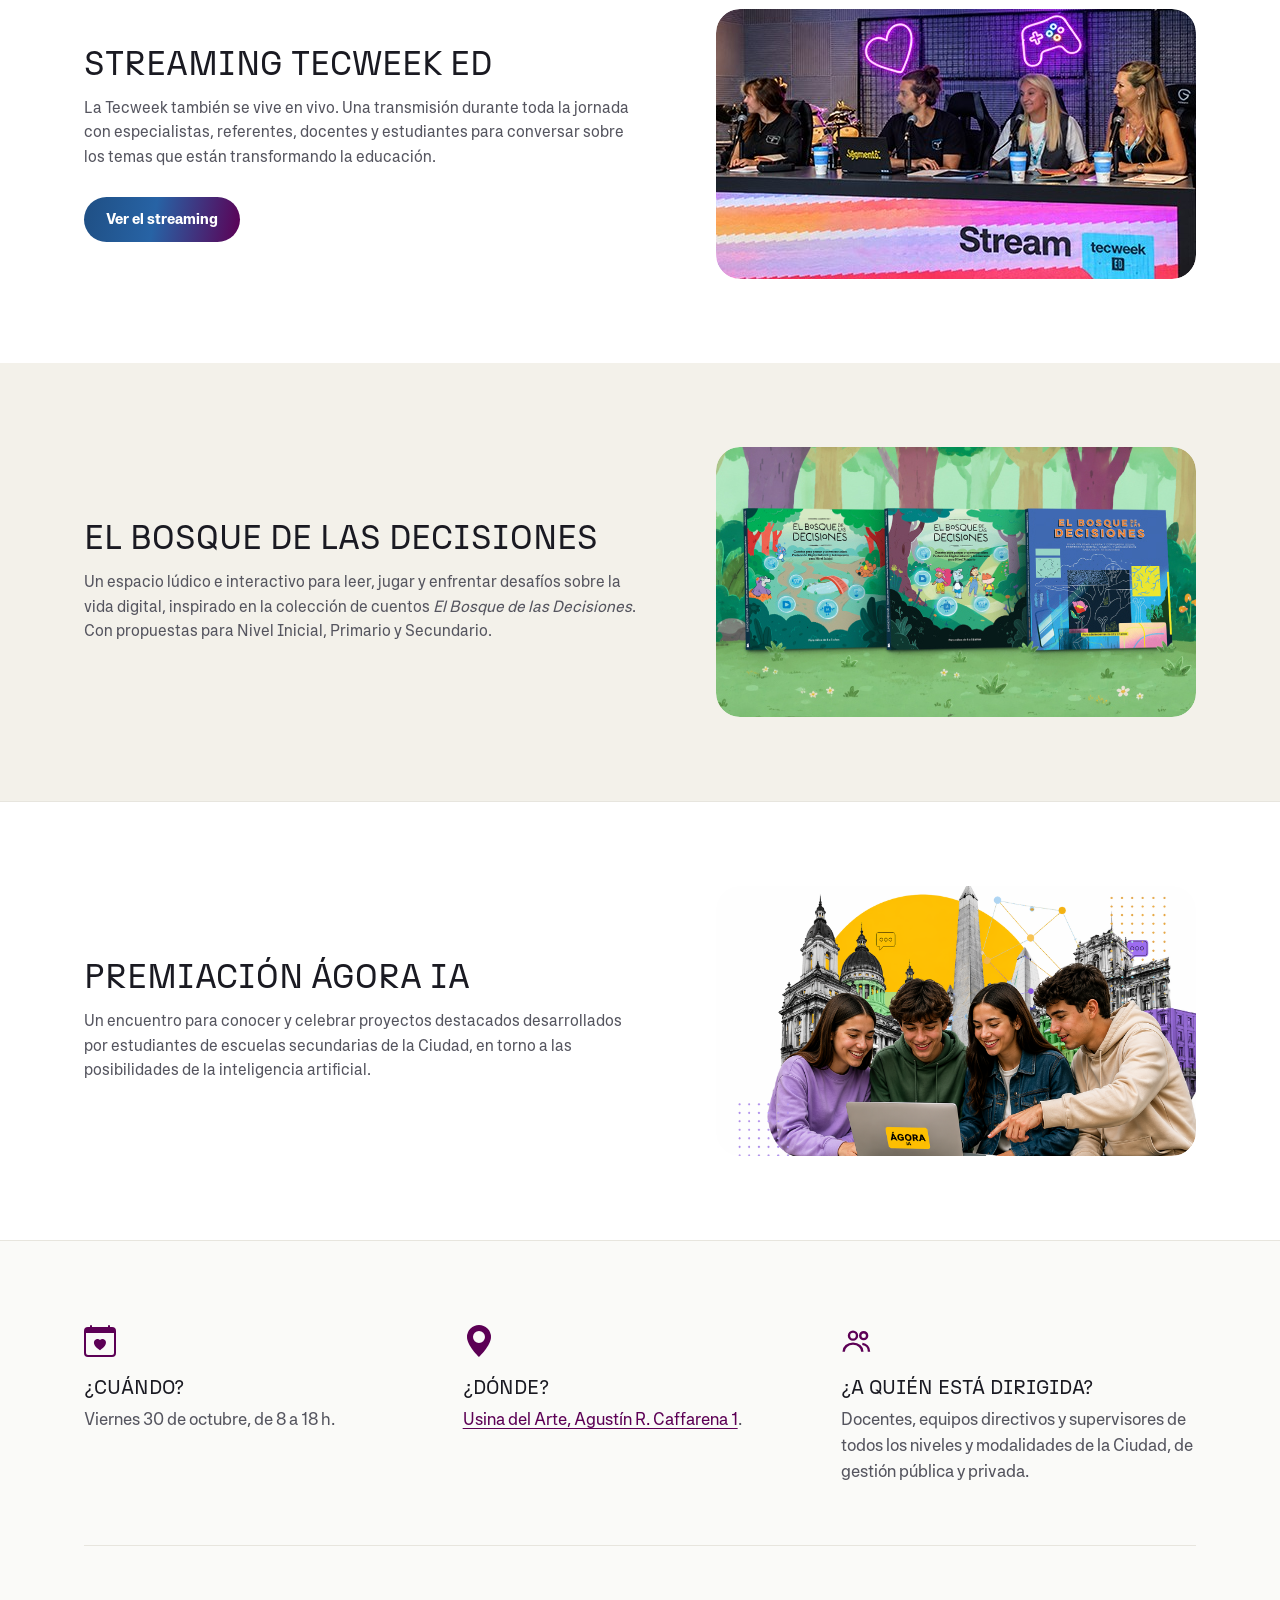
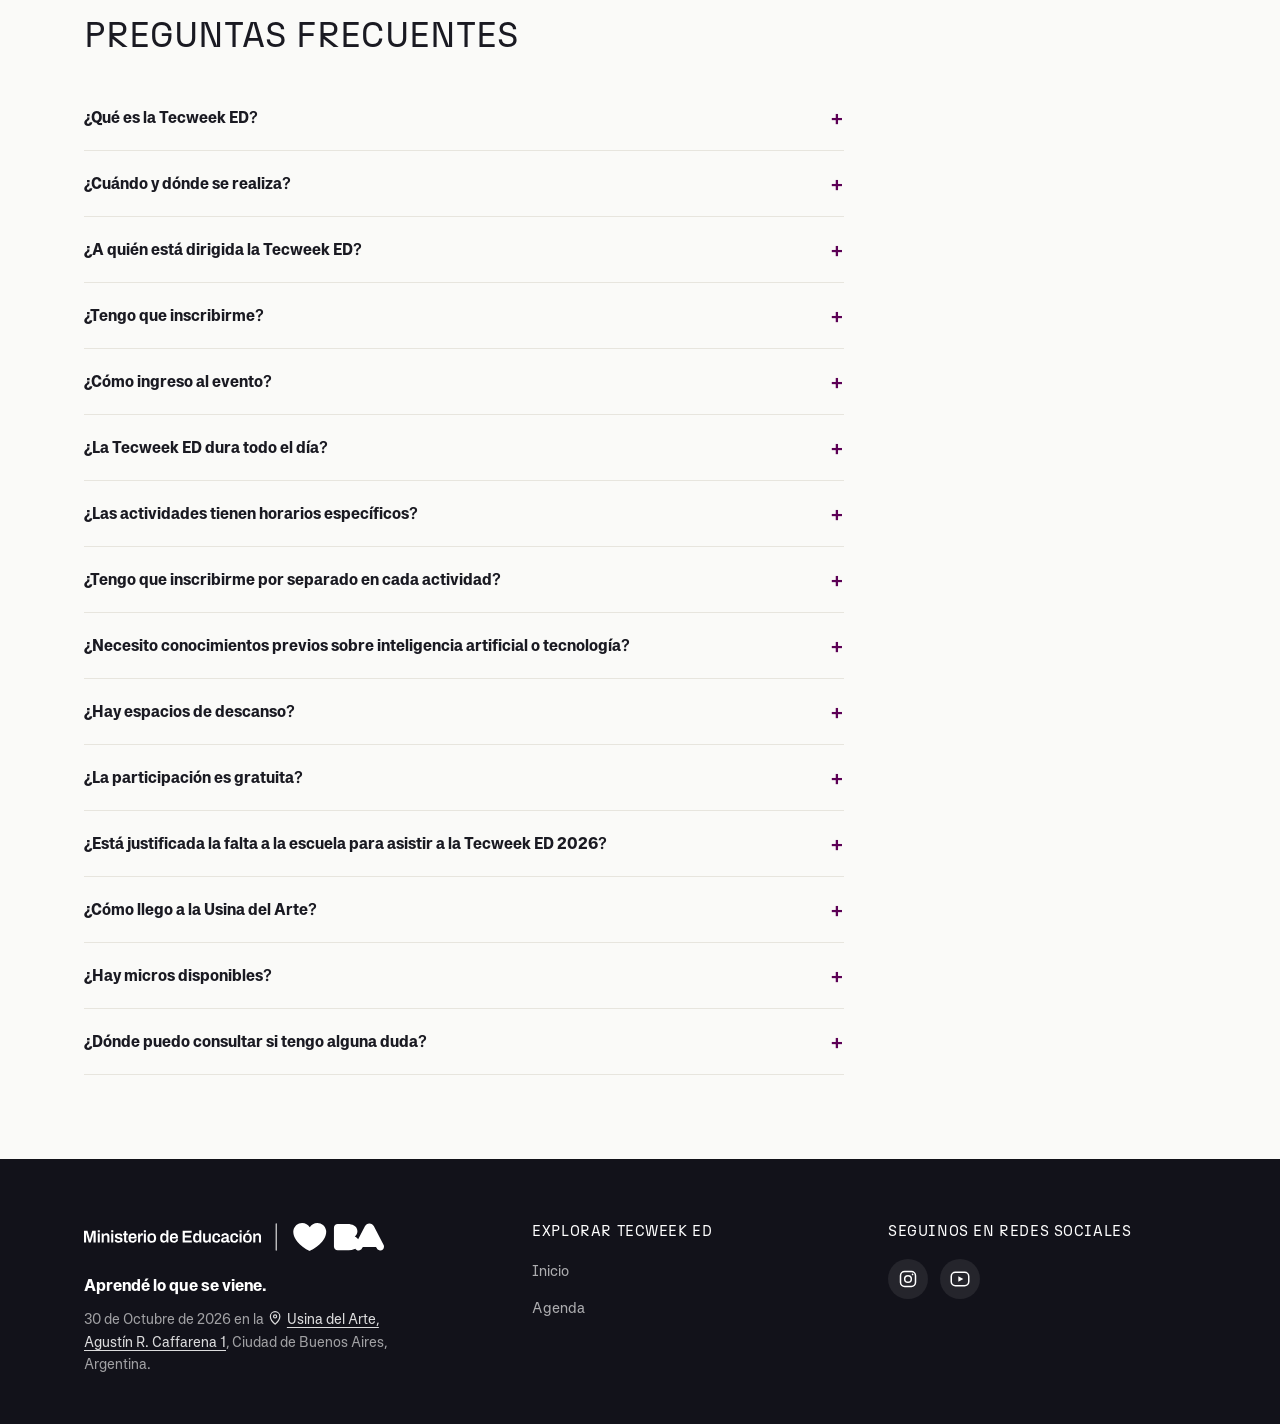
==== commit 6b3c882e: "Add files via upload" ====
--- a/index.html
+++ b/index.html
@@ -266,6 +266,18 @@
     <div class="hero-video">
       <iframe src="https://www.youtube.com/embed/Nbe7848zrR4?si=gqfwTKN3gb2xgQv1" title="Resumen de la Tecweek ED" loading="lazy" frameborder="0" allow="accelerometer; autoplay; clipboard-write; encrypted-media; gyroscope; picture-in-picture; web-share" referrerpolicy="strict-origin-when-cross-origin" allowfullscreen></iframe>
     </div>
+
+    <!-- Accesos a Recursos: cada botón abre su sección en recursos.html -->
+    <nav class="hero-recursos" aria-labelledby="heroRecursosTitulo">
+      <h2 class="hero-recursos-title" id="heroRecursosTitulo">Explorá los recursos</h2>
+      <ul class="hero-recursos-list">
+        <li><a class="hero-recursos-btn" style="--m:#6FA8DC" href="recursos.html#salas-tec"><span class="dot" aria-hidden="true"></span>Salas TEC</a></li>
+        <li><a class="hero-recursos-btn" style="--m:#EE9CCA" href="recursos.html#asistente-ia"><span class="dot" aria-hidden="true"></span>Asistente IA</a></li>
+        <li><a class="hero-recursos-btn" style="--m:#F0C79D" href="https://educaciondigital.bue.edu.ar/recursos/el-bosque-de-las-decisiones?id=94abb415-1d6d-4564-9325-f5b7c321d8fa" target="_blank" rel="noopener"><span class="dot" aria-hidden="true"></span>El bosque de las decisiones</a></li>
+        <li><a class="hero-recursos-btn" style="--m:#62CFF6" href="recursos.html#robot-ba"><span class="dot" aria-hidden="true"></span>Robot BA Aprende</a></li>
+        <li><a class="hero-recursos-btn" style="--m:#EE9CCA" href="recursos.html#videos"><span class="dot" aria-hidden="true"></span>Videos</a></li>
+      </ul>
+    </nav>
   </div>
 
   <div class="hero-bar" aria-hidden="true">
--- a/galeria.css
+++ b/galeria.css
@@ -143,3 +143,14 @@
   .hero-vid-sub { font-size: .98rem; margin-bottom: 20px; }
   .hero-video { border-radius: 14px; }
 }
+
+/* ===== Botones de acceso a Recursos (debajo del video del inicio) ===== */
+.hero-recursos { margin-top: 30px; display: flex; flex-direction: column; align-items: center; gap: 14px; width: 100%; }
+.hero-recursos-title { margin: 0; font-family: var(--font-display); text-transform: uppercase; letter-spacing: .02em; font-weight: 400; font-size: clamp(1.15rem, 2.2vw, 1.5rem); color: #fff; }
+.hero-recursos-list { display: flex; flex-wrap: wrap; justify-content: center; gap: 12px; margin: 0; padding: 0; list-style: none; }
+.hero-recursos-btn { display: inline-flex; align-items: center; gap: 8px; padding: 13px 24px; border-radius: 999px; background: #fff; color: #1A1A22; font-weight: 700; font-size: .98rem; text-decoration: none; box-shadow: 0 8px 22px rgba(0,0,0,.35); transition: transform .18s ease, box-shadow .18s ease, background .18s ease; }
+.hero-recursos-btn:hover, .hero-recursos-btn:focus-visible { transform: translateY(-3px); box-shadow: 0 14px 30px rgba(0,0,0,.45); background: var(--m, #62CFF6); }
+.hero-recursos-btn .dot { width: 10px; height: 10px; border-radius: 50%; background: var(--m, #62CFF6); flex: none; }
+.hero-recursos-btn:hover .dot { background: #1A1A22; }
+@media (prefers-reduced-motion: reduce) { .hero-recursos-btn { transition: none; } .hero-recursos-btn:hover { transform: none; } }
+@media (max-width: 600px) { .hero-recursos { margin-top: 24px; } .hero-recursos-list { gap: 10px; } .hero-recursos-btn { padding: 11px 18px; font-size: .92rem; } }
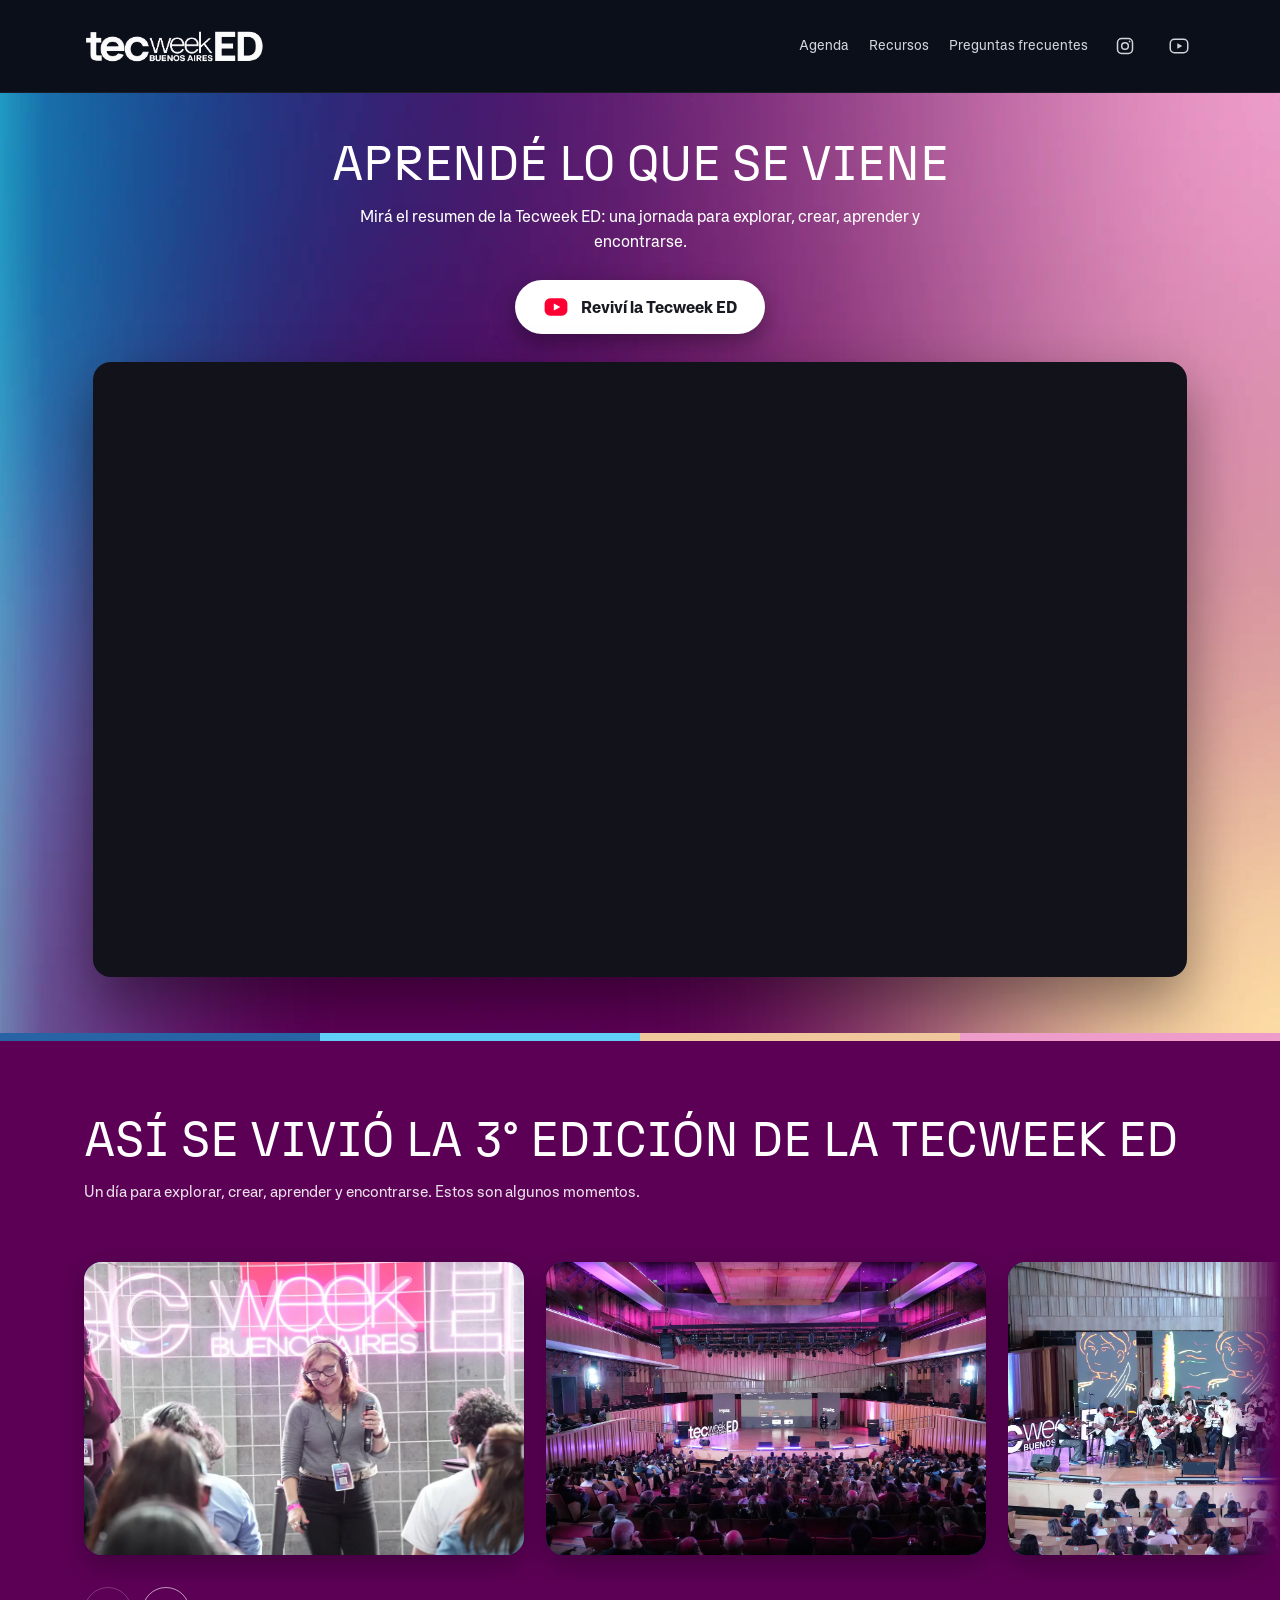
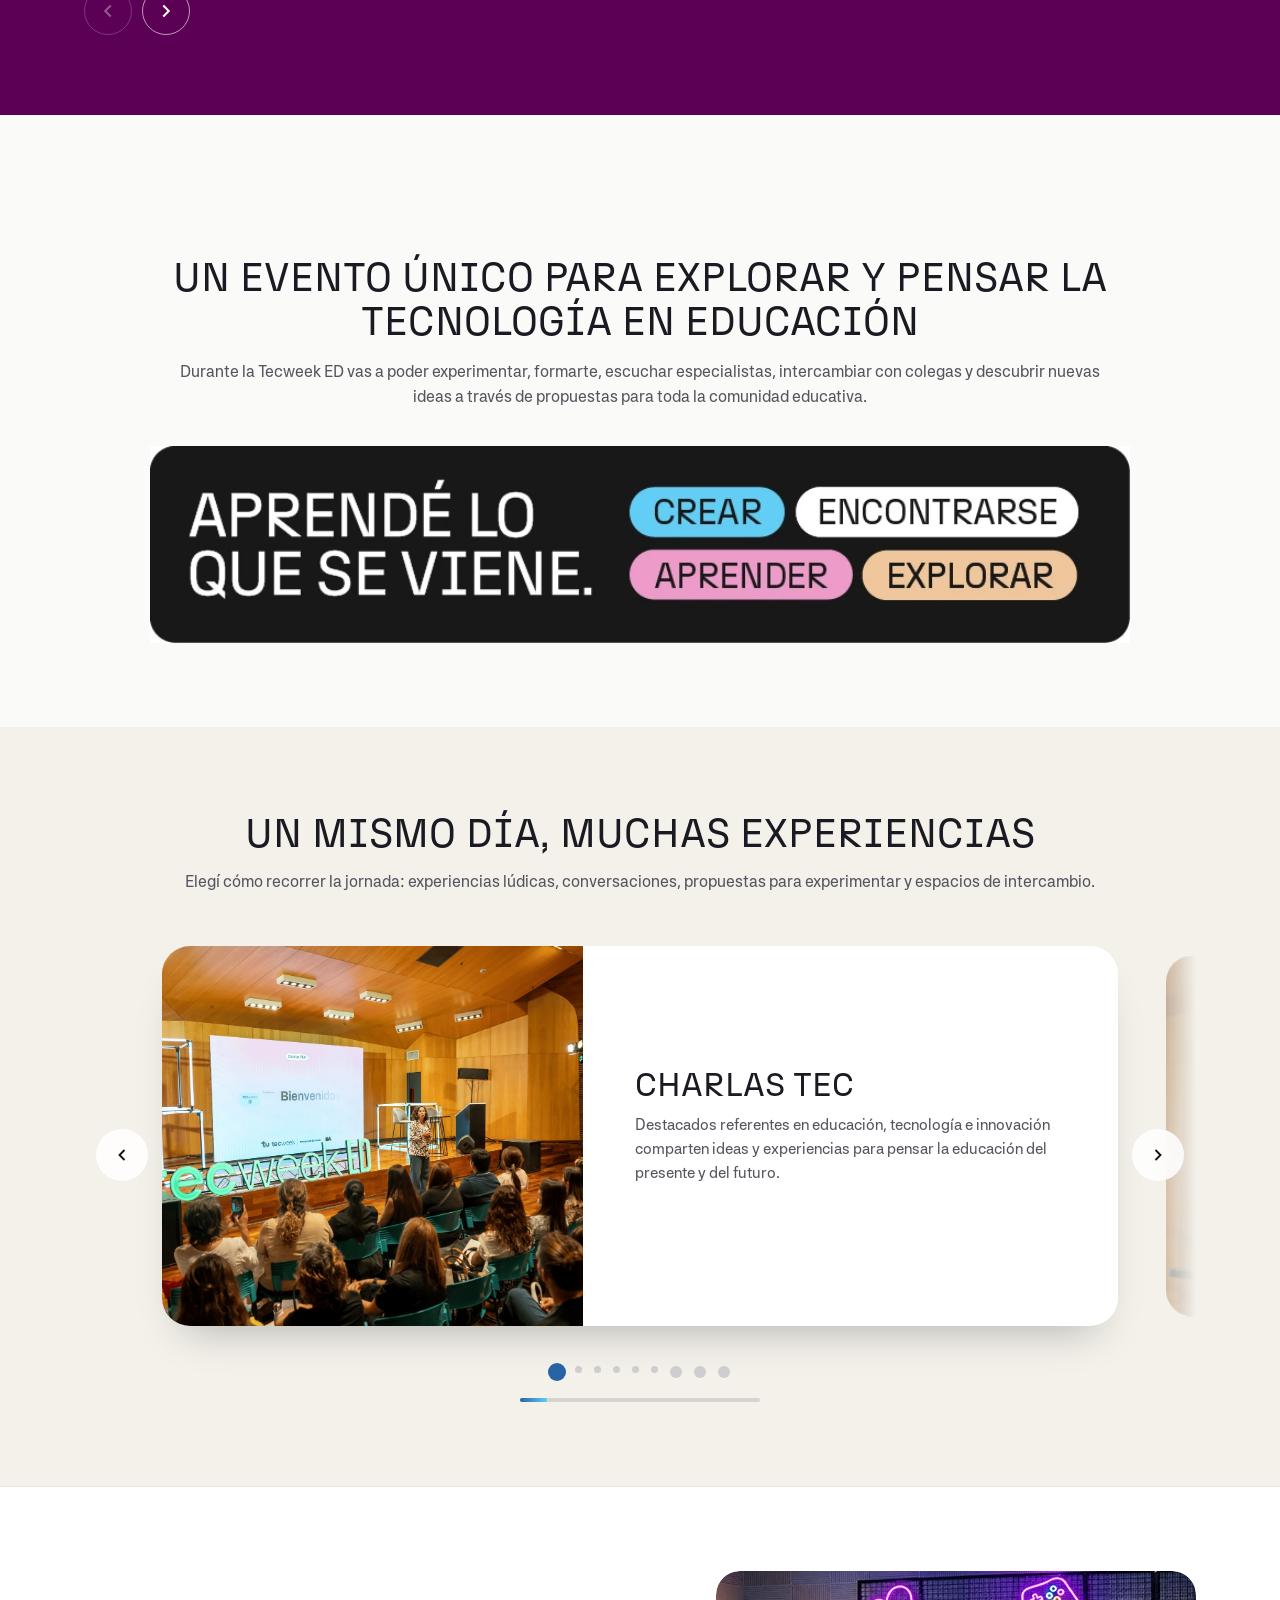
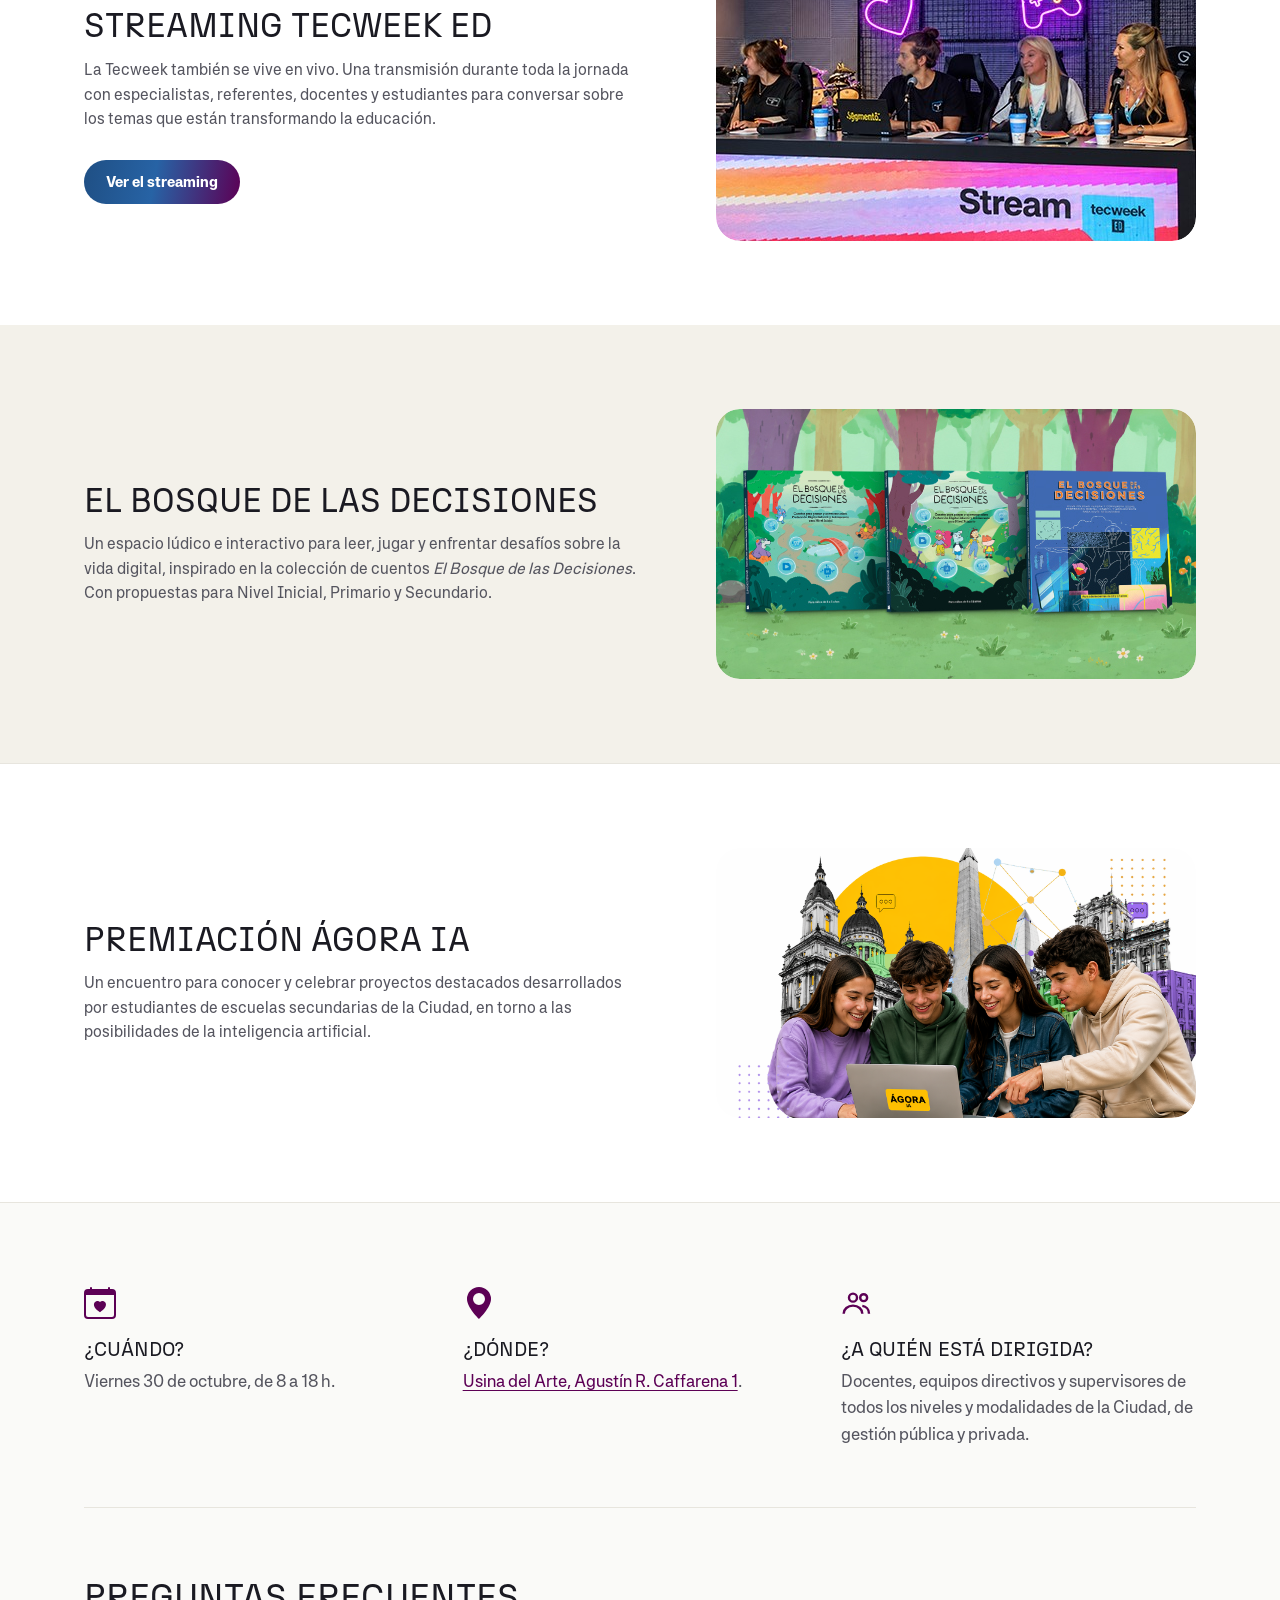
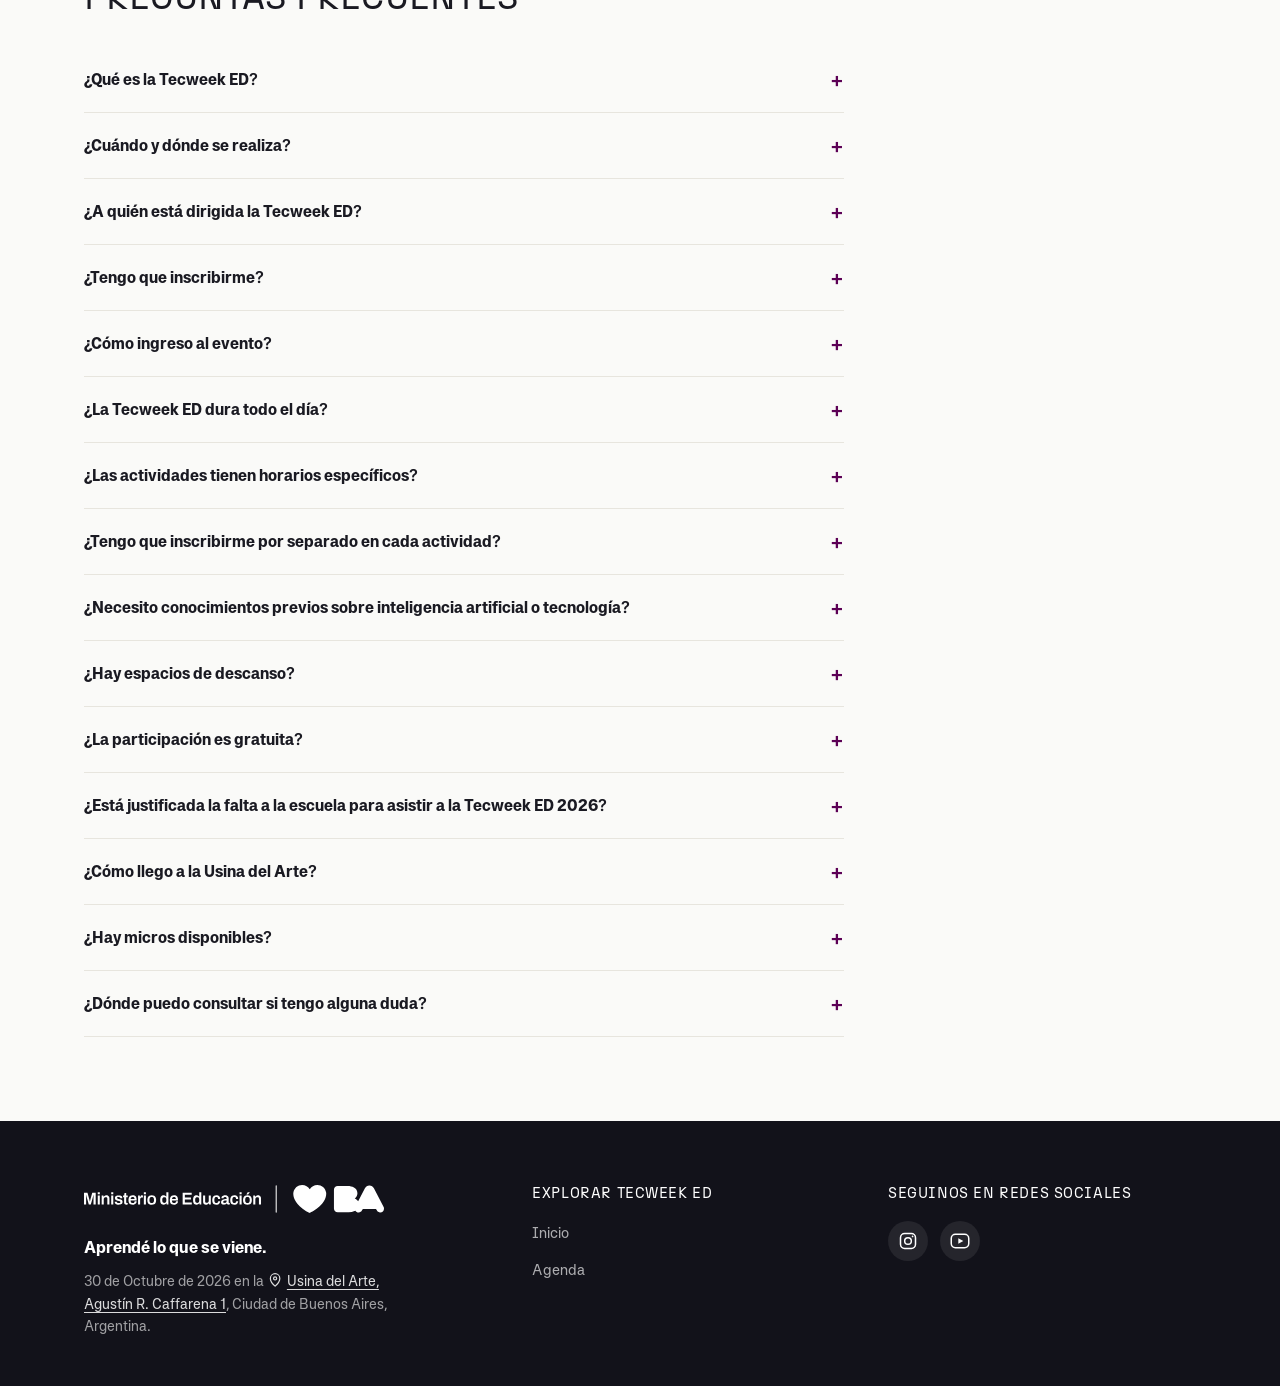
==== commit bcc4fe5a: "Add files via upload" ====
--- a/index.html
+++ b/index.html
@@ -262,22 +262,18 @@
     <h1 class="hero-title">Aprendé lo que se viene</h1>
     <p class="hero-subtitle hero-vid-sub">Mirá el resumen de la Tecweek ED: una jornada para explorar, crear, aprender y encontrarse.</p>
 
-    <!-- Video del resumen (YouTube). Para cambiarlo: reemplazar el ID después de /embed/ (y el título). -->
+    <!-- Reviví la Tecweek ED: lleva a Recursos > Videos (Charlas TEC, Foro TEC y Streaming) -->
+    <a class="hero-revivi" href="recursos.html#videos">
+      <svg class="ico-yt" viewBox="0 0 24 24" width="26" height="26" aria-hidden="true"><rect x="1.5" y="4" width="21" height="16" rx="5" fill="#FF0033"/><path d="M10 8.7v6.6l6-3.3-6-3.3z" fill="#fff"/></svg>
+      Reviví la Tecweek ED
+    </a>
+
+    <!-- Video (playlist de YouTube) (YouTube). Para cambiarlo: reemplazar el ID después de /embed/ (y el título). -->
     <div class="hero-video">
-      <iframe src="https://www.youtube.com/embed/Nbe7848zrR4?si=gqfwTKN3gb2xgQv1" title="Resumen de la Tecweek ED" loading="lazy" frameborder="0" allow="accelerometer; autoplay; clipboard-write; encrypted-media; gyroscope; picture-in-picture; web-share" referrerpolicy="strict-origin-when-cross-origin" allowfullscreen></iframe>
-    </div>
-
-    <!-- Accesos a Recursos: cada botón abre su sección en recursos.html -->
-    <nav class="hero-recursos" aria-labelledby="heroRecursosTitulo">
-      <h2 class="hero-recursos-title" id="heroRecursosTitulo">Explorá los recursos</h2>
-      <ul class="hero-recursos-list">
-        <li><a class="hero-recursos-btn" style="--m:#6FA8DC" href="recursos.html#salas-tec"><span class="dot" aria-hidden="true"></span>Salas TEC</a></li>
-        <li><a class="hero-recursos-btn" style="--m:#EE9CCA" href="recursos.html#asistente-ia"><span class="dot" aria-hidden="true"></span>Asistente IA</a></li>
-        <li><a class="hero-recursos-btn" style="--m:#F0C79D" href="https://educaciondigital.bue.edu.ar/recursos/el-bosque-de-las-decisiones?id=94abb415-1d6d-4564-9325-f5b7c321d8fa" target="_blank" rel="noopener"><span class="dot" aria-hidden="true"></span>El bosque de las decisiones</a></li>
-        <li><a class="hero-recursos-btn" style="--m:#62CFF6" href="recursos.html#robot-ba"><span class="dot" aria-hidden="true"></span>Robot BA Aprende</a></li>
-        <li><a class="hero-recursos-btn" style="--m:#EE9CCA" href="recursos.html#videos"><span class="dot" aria-hidden="true"></span>Videos</a></li>
-      </ul>
-    </nav>
+      <iframe src="https://www.youtube.com/embed/videoseries?list=PLb0Fks_jhLNk" title="Playlist de la Tecweek ED 2026" loading="lazy" frameborder="0" allow="accelerometer; autoplay; clipboard-write; encrypted-media; gyroscope; picture-in-picture; web-share" referrerpolicy="strict-origin-when-cross-origin" allowfullscreen></iframe>
+    </div>
+
+
   </div>
 
   <div class="hero-bar" aria-hidden="true">
--- a/galeria.css
+++ b/galeria.css
@@ -144,13 +144,9 @@
   .hero-video { border-radius: 14px; }
 }
 
-/* ===== Botones de acceso a Recursos (debajo del video del inicio) ===== */
-.hero-recursos { margin-top: 30px; display: flex; flex-direction: column; align-items: center; gap: 14px; width: 100%; }
-.hero-recursos-title { margin: 0; font-family: var(--font-display); text-transform: uppercase; letter-spacing: .02em; font-weight: 400; font-size: clamp(1.15rem, 2.2vw, 1.5rem); color: #fff; }
-.hero-recursos-list { display: flex; flex-wrap: wrap; justify-content: center; gap: 12px; margin: 0; padding: 0; list-style: none; }
-.hero-recursos-btn { display: inline-flex; align-items: center; gap: 8px; padding: 13px 24px; border-radius: 999px; background: #fff; color: #1A1A22; font-weight: 700; font-size: .98rem; text-decoration: none; box-shadow: 0 8px 22px rgba(0,0,0,.35); transition: transform .18s ease, box-shadow .18s ease, background .18s ease; }
-.hero-recursos-btn:hover, .hero-recursos-btn:focus-visible { transform: translateY(-3px); box-shadow: 0 14px 30px rgba(0,0,0,.45); background: var(--m, #62CFF6); }
-.hero-recursos-btn .dot { width: 10px; height: 10px; border-radius: 50%; background: var(--m, #62CFF6); flex: none; }
-.hero-recursos-btn:hover .dot { background: #1A1A22; }
-@media (prefers-reduced-motion: reduce) { .hero-recursos-btn { transition: none; } .hero-recursos-btn:hover { transform: none; } }
-@media (max-width: 600px) { .hero-recursos { margin-top: 24px; } .hero-recursos-list { gap: 10px; } .hero-recursos-btn { padding: 11px 18px; font-size: .92rem; } }
+/* ===== Botón "Reviví la Tecweek ED" (debajo del video del inicio) ===== */
+.hero-revivi { display: inline-flex; align-items: center; gap: 12px; margin: 0 0 28px; padding: 14px 28px; border-radius: 999px; background: #fff; color: #1A1A22; font-weight: 700; font-size: 1.05rem; text-decoration: none; box-shadow: 0 8px 22px rgba(0,0,0,.35); transition: transform .18s ease, box-shadow .18s ease; }
+.hero-revivi:hover, .hero-revivi:focus-visible { transform: translateY(-3px); box-shadow: 0 14px 30px rgba(0,0,0,.45); }
+.hero-revivi .ico-yt { flex: none; }
+@media (prefers-reduced-motion: reduce) { .hero-revivi { transition: none; } .hero-revivi:hover { transform: none; } }
+@media (max-width: 600px) { .hero-revivi { margin-bottom: 22px; padding: 12px 22px; font-size: .98rem; } }
